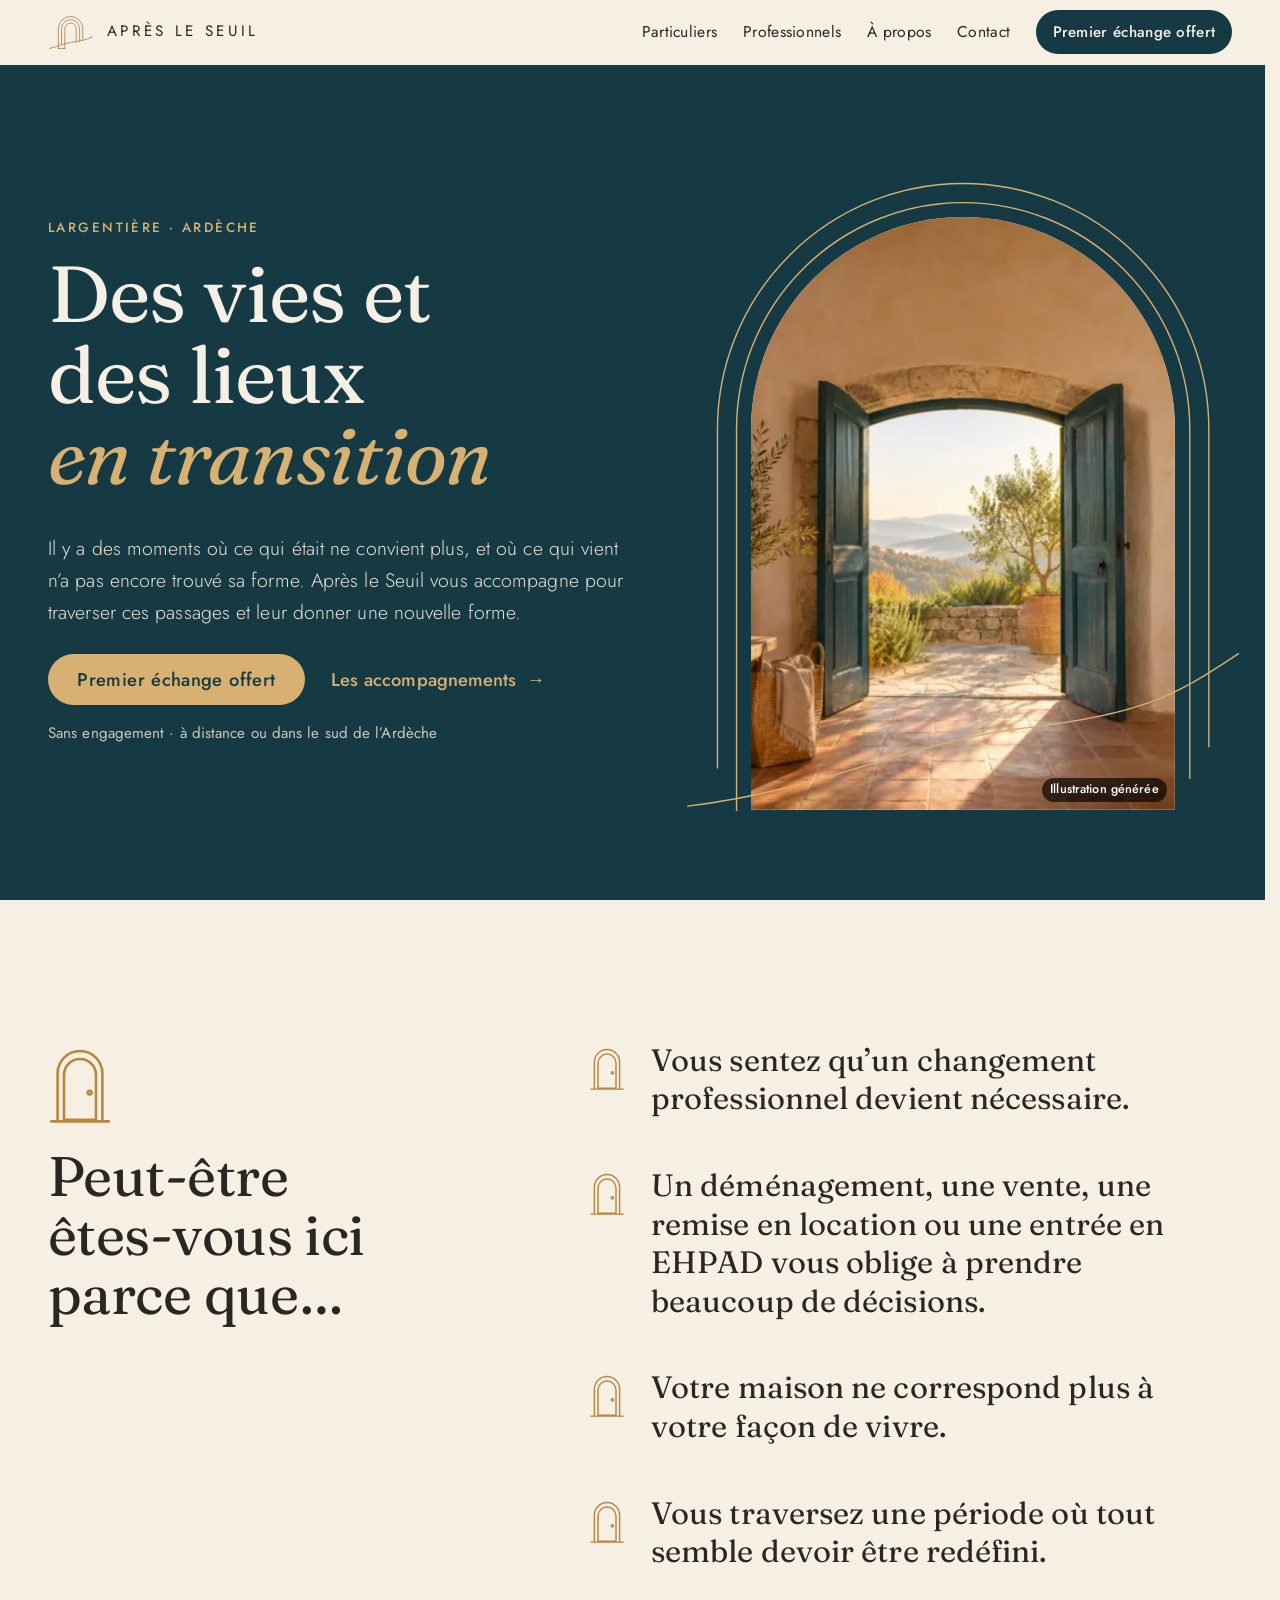
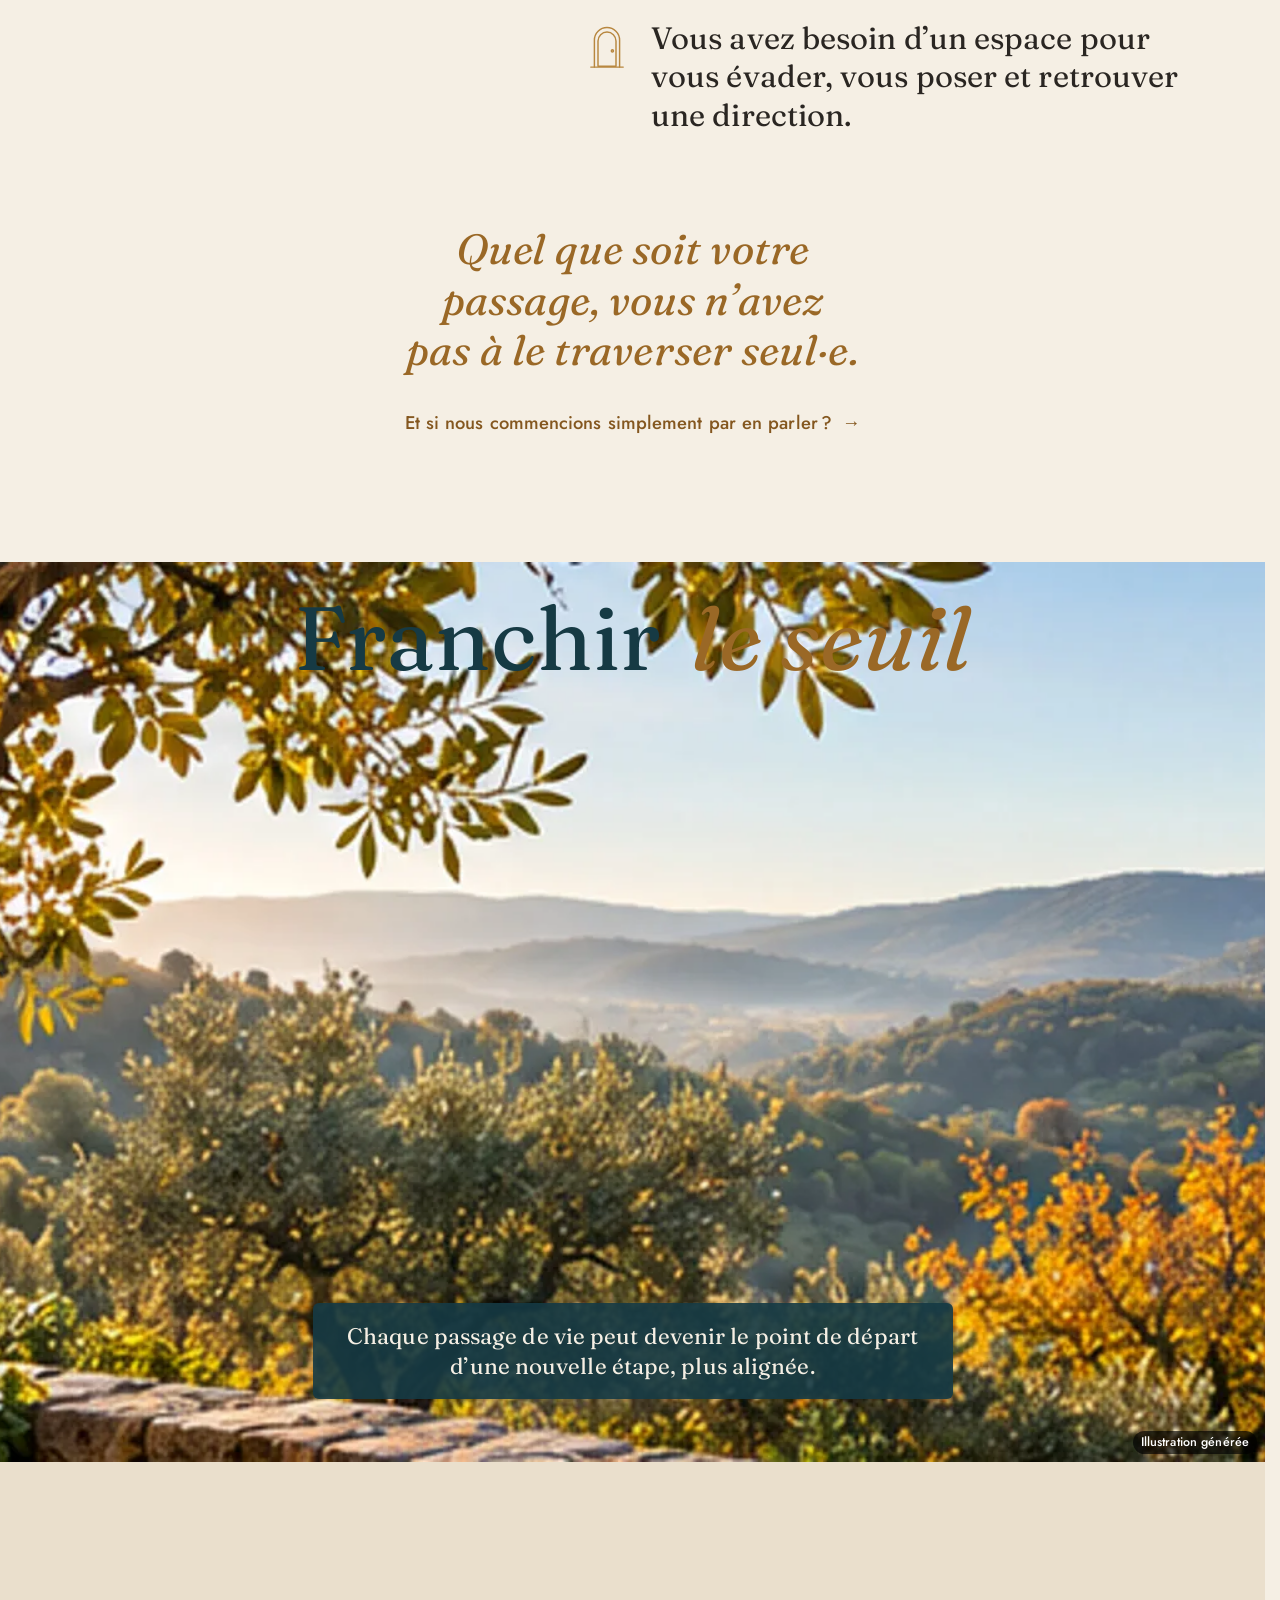
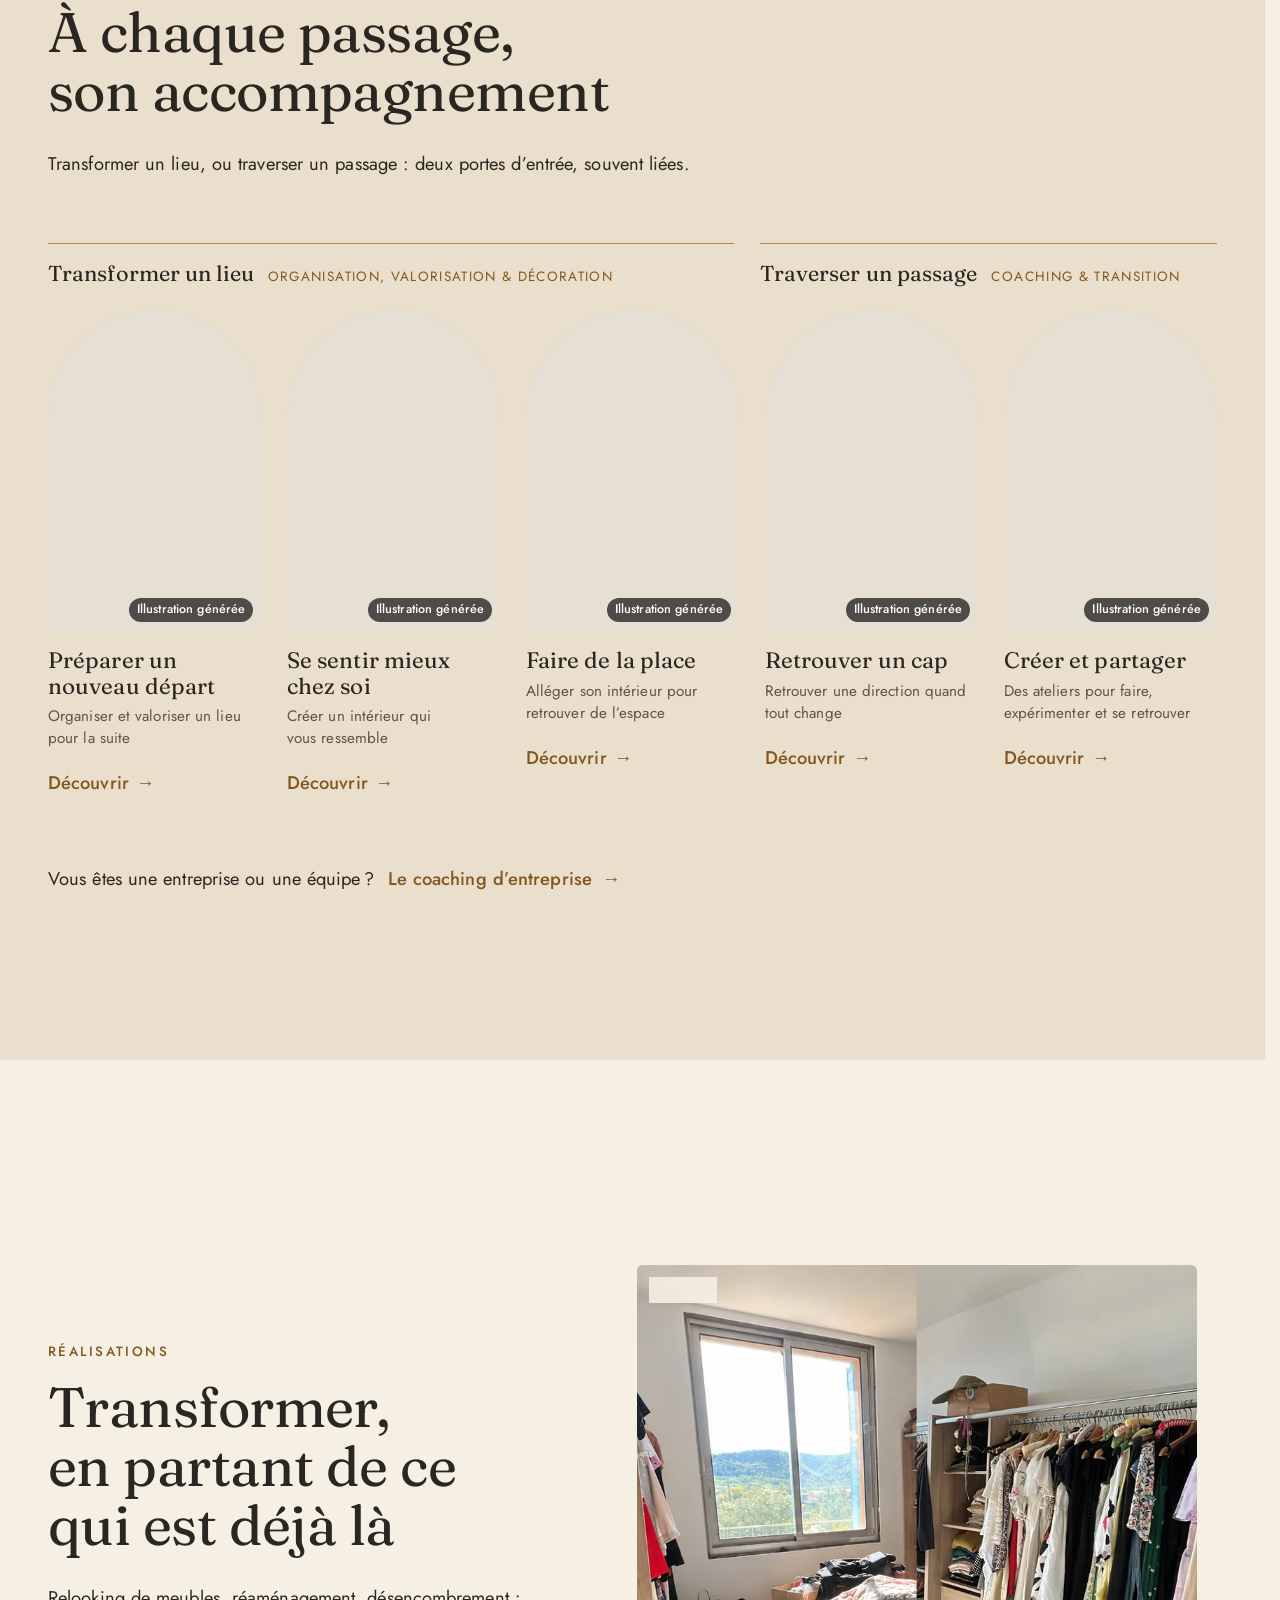
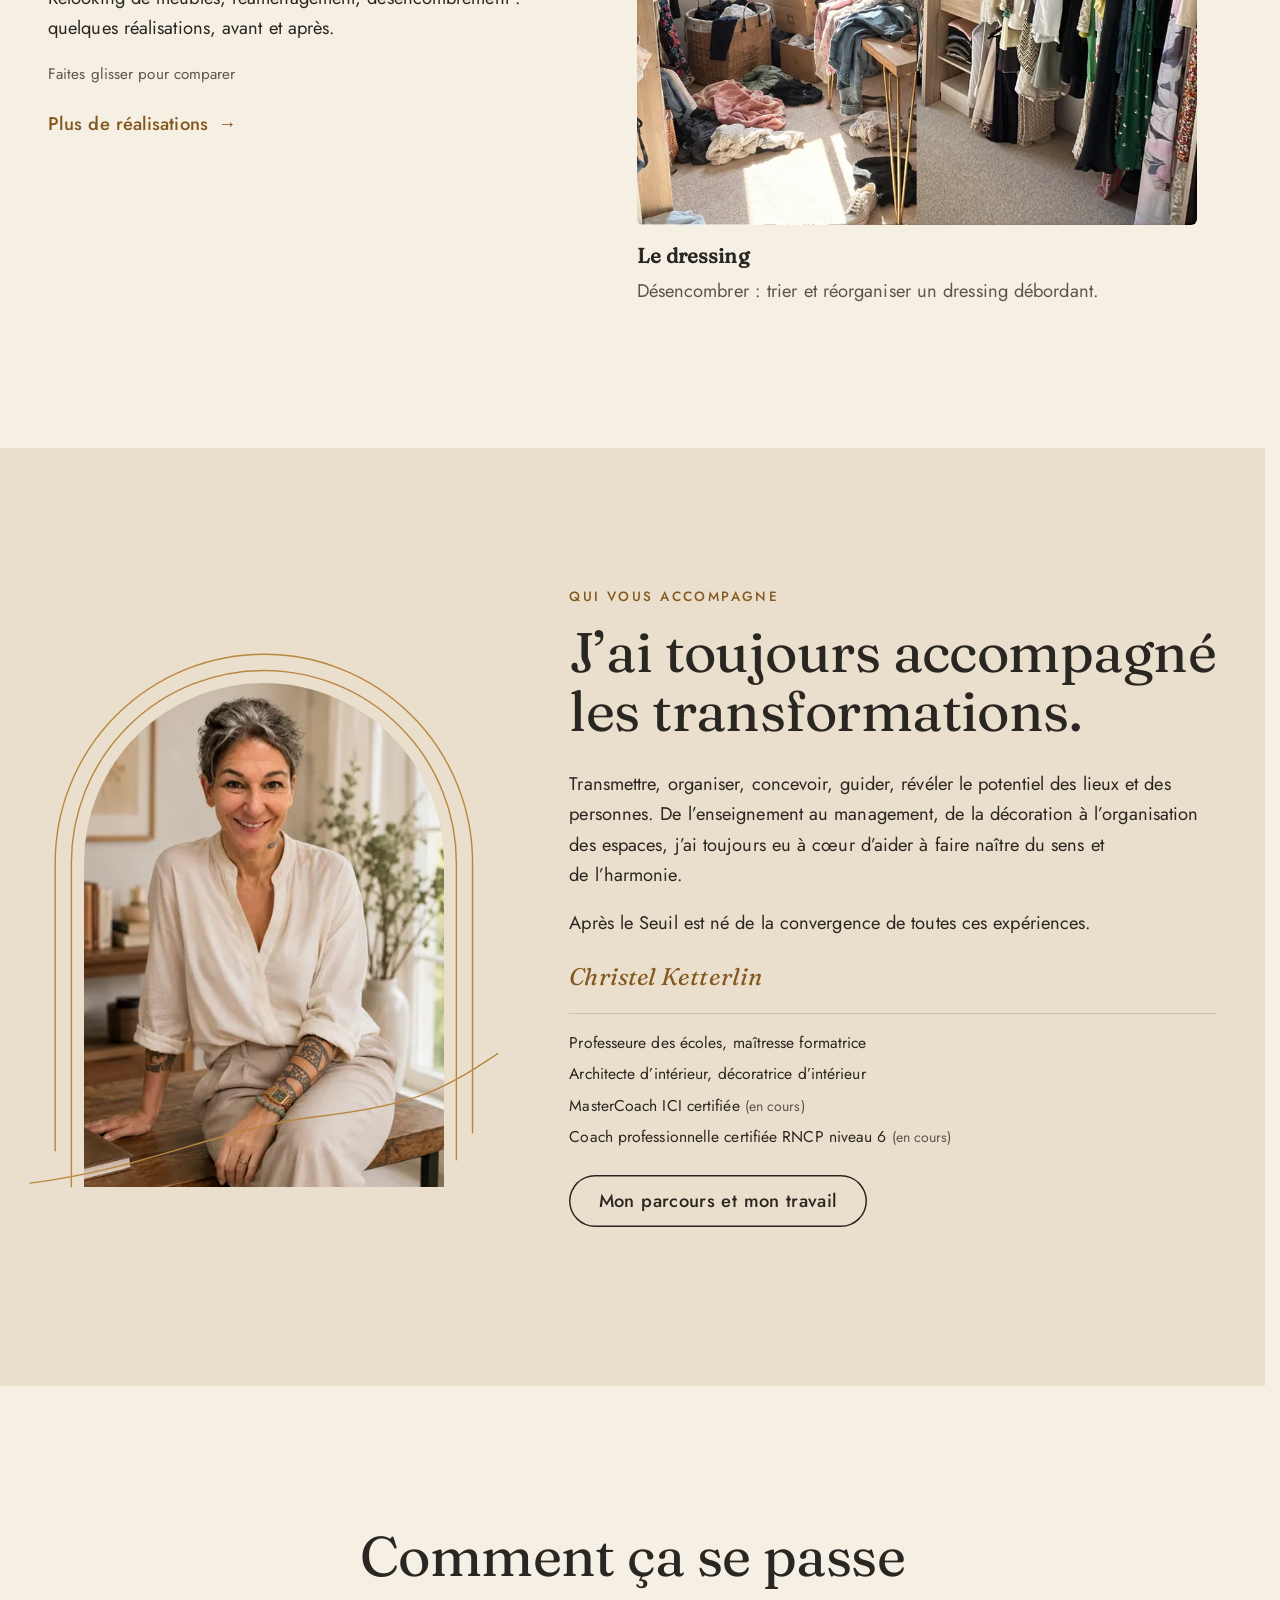
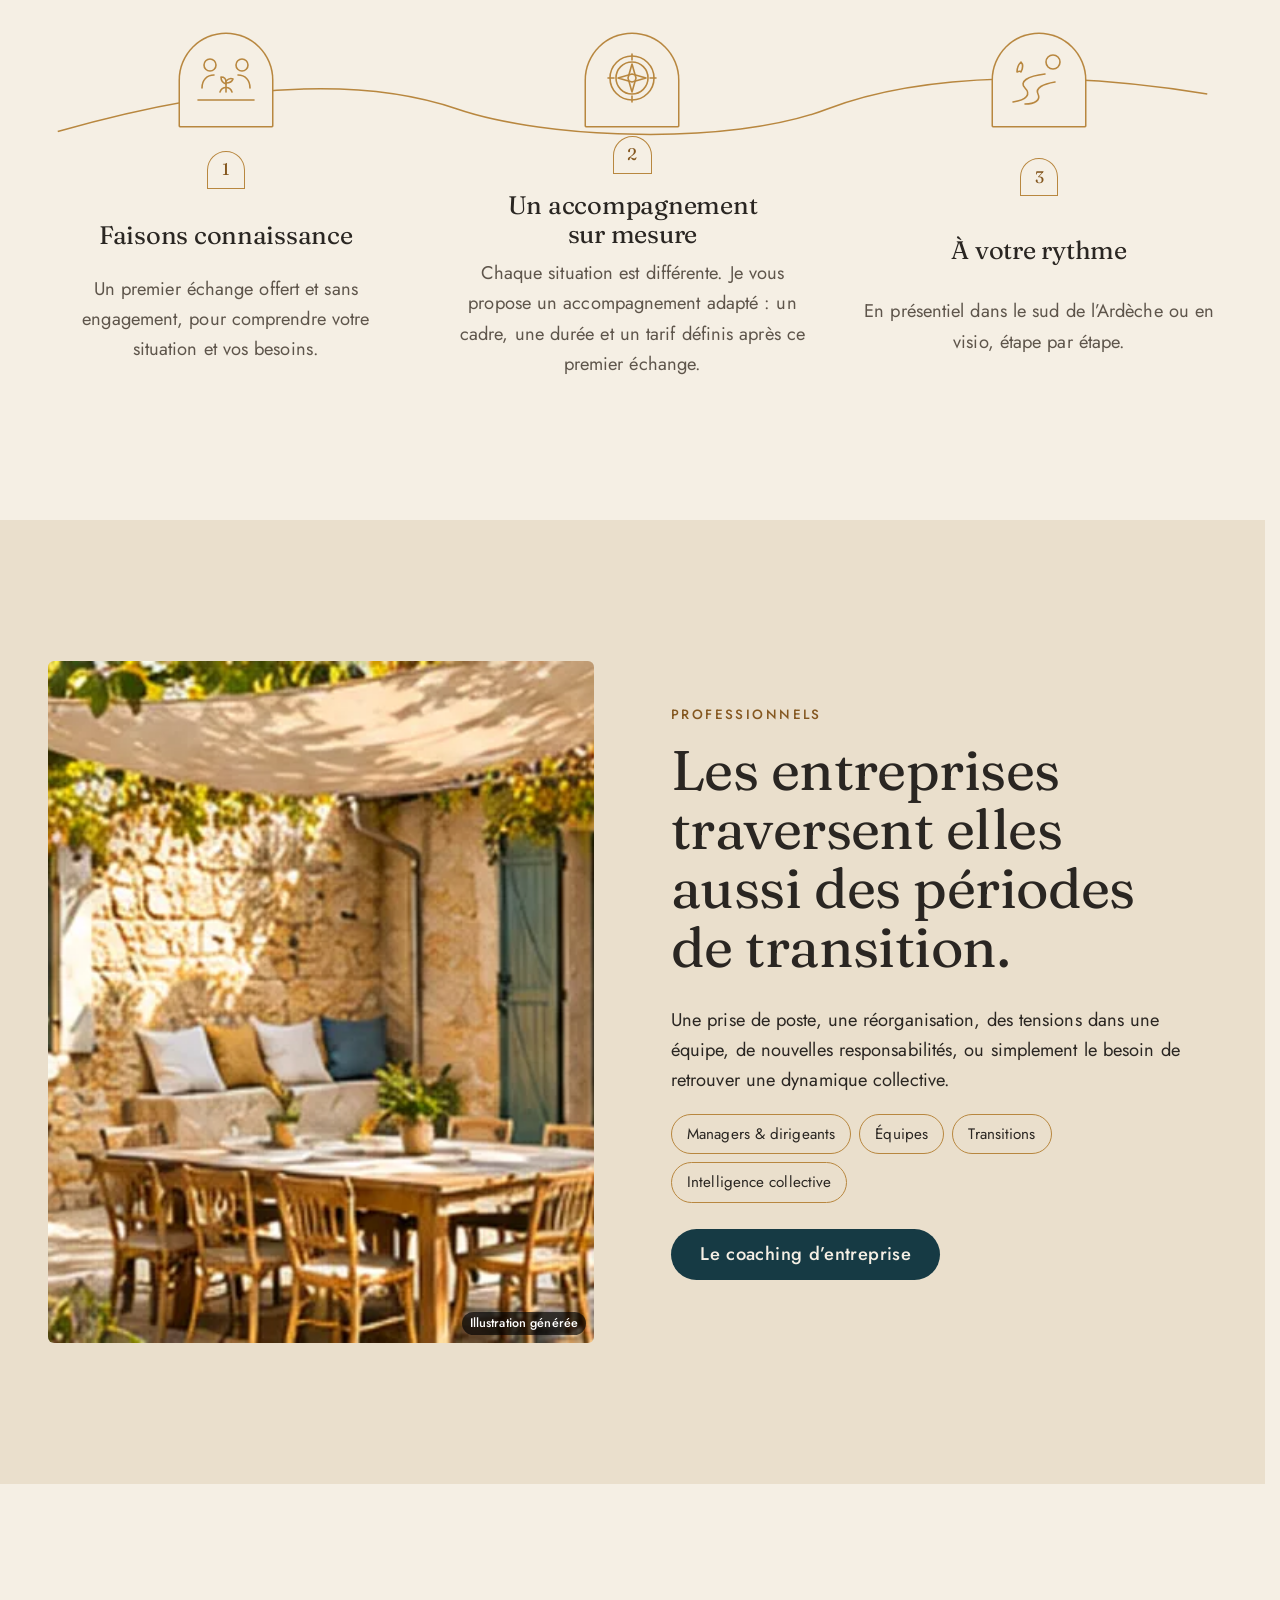
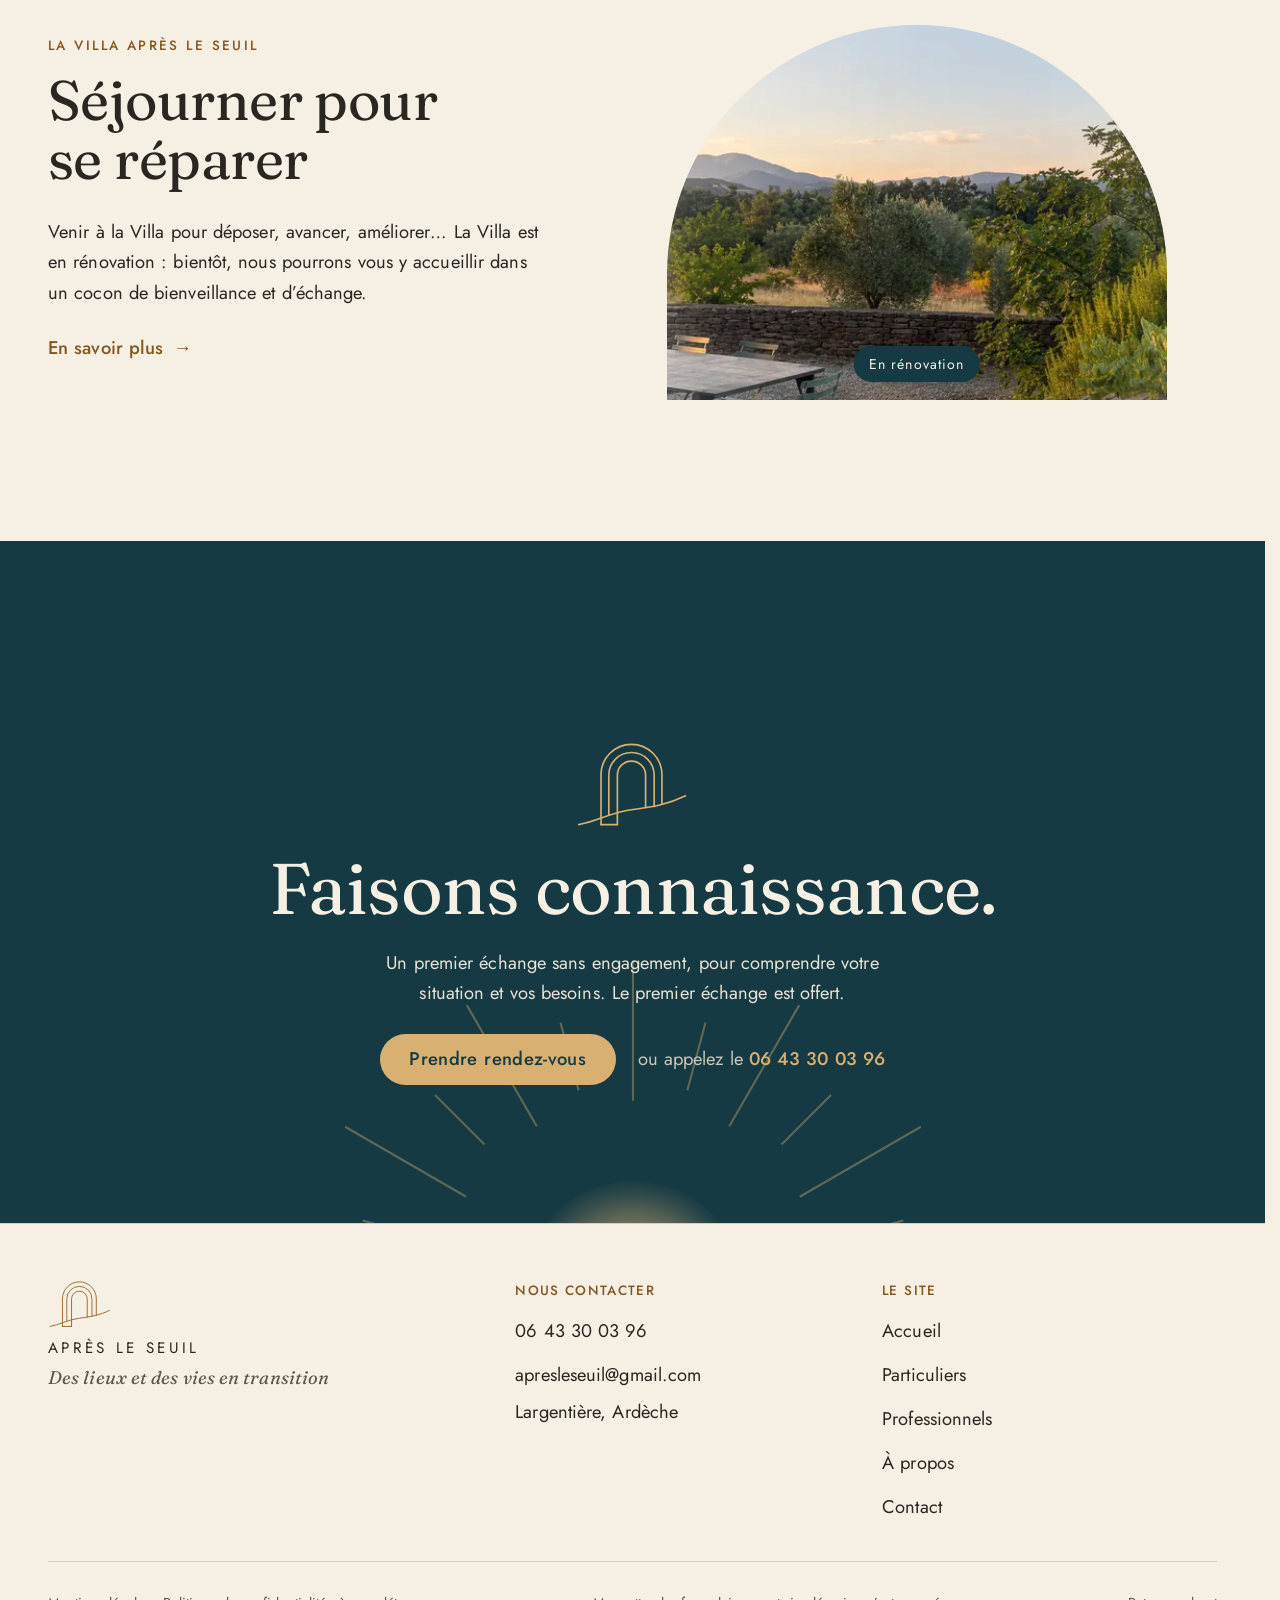
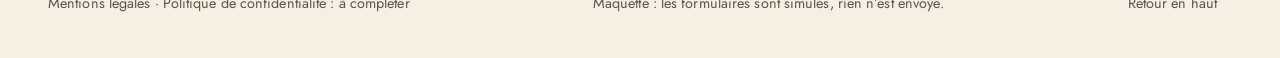
==== index.html @ 4535007c "Maquette v1 et audit complet" ====
<!doctype html>
<html lang="fr" data-v="1">
<head>
<meta charset="utf-8">
<meta name="viewport" content="width=device-width, initial-scale=1, viewport-fit=cover">
<title>Après le Seuil · Des vies et des lieux en transition, Largentière (Ardèche)</title>
<meta name="description" content="Accompagnement dans les transitions de vie et de lieux : organiser et valoriser un logement, désencombrer, se sentir mieux chez soi, coaching de transition, ateliers. Premier échange offert.">
<meta name="robots" content="noindex, nofollow">
<link rel="canonical" href="https://apresleseuil-maquette.vercel.app/">
<style>:root{--fond:#F5EFE4;--texte:#2A2622;--voile-fond:#163A44;--ouverture-fond:#163A44;--menu-fond:#F5EFE4}:root { --entete-h: 72px; --barres-h: 0px; } html { background: var(--fond); color: var(--texte); scrollbar-gutter: stable; } body { margin: 0; background: var(--fond); } html.js:not(.secours):not([data-arrivee="retour"]) [data-anime] { opacity: 0; } html.js:not(.secours):not([data-arrivee="retour"]) [data-anime].vu { opacity: 1; } [data-voile] { position: fixed; inset: 0; z-index: 900; background: var(--voile-fond); transform: translateY(100%); visibility: hidden; pointer-events: none; } html[data-arrivee="voile"]:not(.voile-leve):not(.secours) [data-voile] { transform: none; visibility: visible; } html.secours [data-voile] { visibility: hidden !important; } .ouverture-panneau { position: fixed; inset: 0; z-index: 850; display: none; place-content: center; justify-items: center; background: var(--ouverture-fond, var(--voile-fond)); color: var(--fond); text-align: center; } html.js[data-arrivee="intro"]:not(.secours):not(.intro-finie) .ouverture-panneau { display: grid; } html.defilement-bloque, html.defilement-bloque body, html.js[data-arrivee="intro"]:not(.secours):not(.intro-finie), html.js[data-arrivee="intro"]:not(.secours):not(.intro-finie) body, html[data-arrivee="voile"]:not(.voile-leve):not(.secours), html[data-arrivee="voile"]:not(.voile-leve):not(.secours) body { overflow: hidden; } html.js[data-arrivee="intro"]:not(.secours):not(.intro-finie) { background-color: var(--ouverture-fond, var(--voile-fond)); } html[data-arrivee="voile"]:not(.voile-leve):not(.secours) { background-color: var(--voile-fond); }</style>
<script>(function () {
var d = document.documentElement, ss = null, ls = null;
try { ss = window.sessionStorage; ls = window.localStorage; } catch (e) {}
d.classList.add('js');
var nav = performance.getEntriesByType ? performance.getEntriesByType('navigation')[0] : null;
var type = nav ? nav.type : 'navigate';
var depart = null;
try { depart = JSON.parse(ss.getItem('socle:depart') || 'null'); ss.removeItem('socle:depart'); } catch (e) {}
if (depart && !(Date.now() - depart.t < 15000)) depart = null;
var mode = type === 'back_forward' ? 'retour' : type === 'reload' ? 'intro' : depart ? 'voile' : 'intro';
d.setAttribute('data-arrivee', mode);
if (mode === 'voile' && depart.couleur) d.style.setProperty('--voile-fond', depart.couleur);
if (type === 'reload' && 'scrollRestoration' in history) {
history.scrollRestoration = 'manual';
}
try {
var choisie = ls && ls.getItem('socle:langue');
var langue = (d.lang || '').slice(0, 2);
if (choisie && choisie !== langue && type === 'navigate' && !depart) {
var alt = document.querySelector('link[rel="alternate"][hreflang="' + choisie + '"]');
if (alt) location.replace(new URL(alt.href).pathname + location.search + location.hash);
}
} catch (e) {}
setTimeout(function () { if (!d.classList.contains('demarre')) d.classList.add('secours'); }, 2000);
})();</script>
<link rel="preload" href="/assets/fonts/fraunces-latin-400-normal.woff2" as="font" type="font/woff2" crossorigin>
<link rel="preload" href="/assets/fonts/jost-latin-400-normal.woff2" as="font" type="font/woff2" crossorigin>
<link rel="stylesheet" href="/assets/css/socle.css?v=1">
<link rel="stylesheet" href="/assets/css/site.css?v=1">
<link rel="stylesheet" href="/assets/css/modules.css?v=1">
<link rel="modulepreload" href="/assets/js/site.js?v=1">
<link rel="modulepreload" href="/assets/js/socle/index.js?v=1">
<script src="/assets/vendor/gsap.min.js" defer></script>
<script src="/assets/vendor/ScrollTrigger.min.js" defer></script>
<script src="/assets/vendor/SplitText.min.js" defer></script>
<script type="module" src="/assets/js/site.js?v=1"></script>
<meta name="theme-color" content="#F5EFE4">
<link rel="icon" href="/assets/images/favicon.svg" type="image/svg+xml">
<link rel="apple-touch-icon" href="/assets/images/apple-touch-icon.png">
<meta property="og:type" content="website">
<meta property="og:site_name" content="Après le Seuil">
<meta property="og:locale" content="fr_FR">
<meta property="og:title" content="Après le Seuil · Des vies et des lieux en transition, Largentière (Ardèche)">
<meta property="og:description" content="Accompagnement dans les transitions de vie et de lieux : organiser et valoriser un logement, désencombrer, se sentir mieux chez soi, coaching de transition, ateliers. Premier échange offert.">
<meta property="og:url" content="https://apresleseuil-maquette.vercel.app/">
<meta property="og:image" content="https://apresleseuil-maquette.vercel.app/assets/partage/accueil-fr.jpg">
<meta property="og:image:width" content="1200">
<meta property="og:image:height" content="630">
<meta property="og:image:alt" content="Après le Seuil : une porte bleue entrouverte sur la lumière">
<meta name="twitter:card" content="summary_large_image">
<script type="application/ld+json">{"@context":"https://schema.org","@type":"ProfessionalService","name":"Après le Seuil","description":"Accompagnement dans les transitions de vie et de lieux : organisation, valorisation et décoration de lieux, désencombrement, coaching de transition, ateliers et coaching d'entreprise.","slogan":"Des lieux et des vies en transition","telephone":"+33643300396","email":"apresleseuil@gmail.com","address":{"@type":"PostalAddress","streetAddress":"1794 route de Vente Cual","postalCode":"07110","addressLocality":"Largentière","addressRegion":"Ardèche","addressCountry":"FR"},"areaServed":"Sud de l'Ardèche, et à distance","parentOrganization":{"@type":"Organization","name":"45NordEst","legalName":"45NordEst SASU"},"employee":{"@type":"Person","name":"Christel Ketterlin"}}</script>
</head>
<body id="haut" class="page-accueil">
<div data-voile data-forme="rideau" aria-hidden="true"><div class="voile-contenu"><img src="/assets/images/logo-clair.svg" alt="" width="74" height="56"><span data-voile-libelle>Accueil</span></div></div>
<div class="ouverture-panneau" data-ouverture aria-hidden="true">
  <div class="intro-objet" data-ouverture-objet><svg class="arche-svg intro-arche" viewBox="40 20 620 470" fill="none" stroke="currentColor" stroke-linecap="round" stroke-linejoin="round" aria-hidden="true"><path pathLength="1" d="M180 470V202a164 164 0 0 1 328 0v158"/><path pathLength="1" d="M222 418V204a122 122 0 0 1 244 0v168"/><path pathLength="1" d="M268 470V204a76 76 0 0 1 152 0v174"/><path pathLength="1" d="M180 470h88"/><path pathLength="1" d="M60 470c100-18 170-65 284-80s196-28 291-75"/></svg></div>
  <p class="ouverture-nom">Après le Seuil</p>
  <p class="ouverture-ligne">Des lieux et des vies en transition</p>
</div>
<a class="evitement" href="#contenu">Aller au contenu</a>
<header data-entete>
  <div class="entete-rangee">
    <a class="entete-logo" href="/" aria-label="Après le Seuil · Accueil" data-libelle="Accueil" aria-current="page">
      <img src="/assets/images/logo.svg" alt="" width="46" height="35"><span class="entete-nom">Après le Seuil</span>
    </a>
    <nav data-nav aria-label="Navigation principale">
      <ul><li><a href="/particuliers" data-libelle="Particuliers">Particuliers</a></li><li><a href="/professionnels" data-libelle="Professionnels">Professionnels</a></li><li><a href="/a-propos" data-libelle="À propos">À propos</a></li><li><a href="/contact" data-libelle="Contact">Contact</a></li></ul>
    </nav>
    <div class="entete-actions">
      <a class="bouton bouton--petit" href="/contact#rendez-vous" data-libelle="Contact"><span class="masque-etroit">Premier échange offert</span><span class="seul-etroit">Rendez-vous</span></a>
      <button type="button" data-menu-bouton aria-controls="menu" aria-expanded="false" data-libelle-ouvrir="Menu" data-libelle-fermer="Fermer"><span data-libelle-bouton>Menu</span></button>
      <a class="menu-sansjs" href="#menu" data-menu-lien>Menu</a>
    </div>
  </div>
</header>
<script>/* Avant le premier affichage : rangées de la navigation (même règle que ajusterNav dans assets/js/socle/entete.js)
   et hauteur réelle de l'en-tête, pour que rien ne saute quand le JavaScript du site prend la main. */
(function () {
  var h = document.documentElement, u = document.querySelector('[data-nav] ul'), e = document.querySelector('[data-entete]');
  if (u) {
    var deborde = function () { return u.scrollWidth > u.clientWidth + 1; }, c = deborde();
    if (c && window.matchMedia('(min-width: 900px)').matches) {
      h.classList.add('nav-deux-rangees'); c = deborde();
      if (c) { h.classList.add('nav-deux-lignes'); var a = u.querySelector('a'); c = !a || u.getBoundingClientRect().height > a.getBoundingClientRect().height * 2.5; }
      if (c) h.classList.remove('nav-deux-rangees', 'nav-deux-lignes');
    }
    if (c) h.classList.add('nav-compacte');
  }
  if (e) h.style.setProperty('--entete-h', Math.round(e.getBoundingClientRect().height) + 'px');
})();</script>
<span id="menu-ferme" aria-hidden="true"></span>
<div id="menu" data-menu role="dialog" aria-modal="true" aria-label="Menu">
  <p class="menu-sansjs-fermer"><a href="#menu-ferme">Fermer</a></p>
  <ul><li style="--i:0"><a href="/" class="menu-lien" data-libelle="Accueil" aria-current="page">Accueil</a></li><li style="--i:1"><a href="/particuliers" class="menu-lien" data-libelle="Particuliers">Particuliers</a></li><li style="--i:2"><a href="/professionnels" class="menu-lien" data-libelle="Professionnels">Professionnels</a></li><li style="--i:3"><a href="/a-propos" class="menu-lien" data-libelle="À propos">À propos</a></li><li style="--i:4"><a href="/contact" class="menu-lien" data-libelle="Contact">Contact</a></li></ul>
  <p class="menu-actions"><a class="bouton" href="/contact#rendez-vous" data-libelle="Contact">Premier échange offert</a>
  <a class="bouton bouton--contour" href="tel:+33643300396">Appeler 06 43 30 03 96</a></p>
  <svg class="arche-svg menu-arche" viewBox="40 20 620 470" fill="none" stroke="currentColor" stroke-linecap="round" stroke-linejoin="round" aria-hidden="true"><path d="M180 470V202a164 164 0 0 1 328 0v158"/><path d="M222 418V204a122 122 0 0 1 244 0v168"/><path d="M268 470V204a76 76 0 0 1 152 0v174"/><path d="M180 470h88"/><path d="M60 470c100-18 170-65 284-80s196-28 291-75"/></svg>
</div>
<main id="contenu" tabindex="-1">
<section class="hero ecran" id="debut">
  <div class="hero-texte">
    <p class="surtitre surtitre--clair" data-anime="gsap">Largentière · Ardèche</p>
    <h1 class="hero-titre"><span class="ligne-masque"><span class="hero-ligne">Des vies et des lieux</span></span><span class="ligne-masque"><span class="hero-ligne"><em>en transition</em></span></span></h1>
    <p class="hero-intro masque-ecran-tres-bas masque-petit-tel" data-anime="gsap">Il y a des moments où ce qui était ne convient plus, et où ce qui vient n’a pas encore trouvé sa forme. Après le Seuil vous accompagne pour traverser ces passages et leur donner une nouvelle forme.</p>
    <div class="hero-actions" data-anime="gsap">
      <a class="bouton bouton--or" href="/contact#rendez-vous" data-libelle="Contact" data-action-principale data-survol="magnetique">Premier échange offert</a>
      <a class="lien-fleche lien-fleche--clair" href="#accompagnements" data-sans-transition>Les accompagnements</a>
    </div>
    <p class="hero-info" data-info-cle data-anime="gsap">Sans engagement · à distance ou dans le sud de l’Ardèche</p>
  </div>
  <div class="hero-porte cadre-arche" data-effet="porte">
    <svg class="contour hero-contour" viewBox="0 0 480 600" preserveAspectRatio="none" fill="none" stroke="currentColor" stroke-linecap="round" aria-hidden="true" data-visuel><path vector-effect="non-scaling-stroke" pathLength="1" d="M26 600V240a214 214 0 0 1 428 0v330"/><path vector-effect="non-scaling-stroke" pathLength="1" d="M8 560V240a232 232 0 0 1 464 0v300"/><path vector-effect="non-scaling-stroke" pathLength="1" d="M-20 596C110 580 190 535 300 522S440 492 500 452"/></svg>
    <figure class="media hero-media arche-cadre" data-grok data-iris-centre style="--cadrage:50% 55%">
  <picture><source media="(max-width: 760px) and (orientation: portrait)" srcset="/assets/images/grok/accueil-porte-mobile-640.webp 640w, /assets/images/grok/accueil-porte-mobile-1080.webp 1080w" sizes="(max-width: 760px) 70vw, 34vw">
    <img src="/assets/images/grok/accueil-porte-1100.webp" srcset="/assets/images/grok/accueil-porte-480.webp 480w, /assets/images/grok/accueil-porte-800.webp 800w, /assets/images/grok/accueil-porte-1100.webp 1100w" sizes="(max-width: 760px) 70vw, 34vw" alt="Une porte bleue entrouverte sur une terrasse ensoleillée et des collines" width="1100" height="1375" fetchpriority="high" loading="eager" decoding="async">
  </picture><figcaption class="mention-ia">Illustration générée</figcaption>
</figure>
  </div>
</section>
<section class="situations" id="situations">
  <div class="conteneur situations-grille">
    <div class="situations-tete">
      <svg class="icone situations-porte" viewBox="0 0 40 52" fill="none" stroke="currentColor" stroke-width="1.6" stroke-linecap="round" stroke-linejoin="round" aria-hidden="true" data-visuel data-fx="trace"><path d="M6 50V20a14 14 0 0 1 28 0v30"/><path d="M2 50h36"/><path class="battant" d="M10 49V21a10 10 0 0 1 10-10v0a10 10 0 0 1 10 10v28z"/><circle class="poignee" cx="26" cy="32" r="1.2"/></svg>
      <h2 data-anime="lignes">Peut-être êtes-vous ici parce que…</h2>
    </div>
    <ol class="situations-liste">
      <li class="situation" data-effet="eclaire"><svg class="icone situation-porte" viewBox="0 0 40 52" fill="none" stroke="currentColor" stroke-width="1.6" stroke-linecap="round" stroke-linejoin="round" aria-hidden="true" data-visuel><path d="M6 50V20a14 14 0 0 1 28 0v30"/><path d="M2 50h36"/><path class="battant" d="M10 49V21a10 10 0 0 1 10-10v0a10 10 0 0 1 10 10v28z"/><circle class="poignee" cx="26" cy="32" r="1.2"/></svg><span>Vous sentez qu’un changement professionnel devient nécessaire.</span></li><li class="situation" data-effet="eclaire"><svg class="icone situation-porte" viewBox="0 0 40 52" fill="none" stroke="currentColor" stroke-width="1.6" stroke-linecap="round" stroke-linejoin="round" aria-hidden="true" data-visuel><path d="M6 50V20a14 14 0 0 1 28 0v30"/><path d="M2 50h36"/><path class="battant" d="M10 49V21a10 10 0 0 1 10-10v0a10 10 0 0 1 10 10v28z"/><circle class="poignee" cx="26" cy="32" r="1.2"/></svg><span>Un déménagement, une vente, une remise en location ou une entrée en EHPAD vous oblige à prendre beaucoup de décisions.</span></li><li class="situation" data-effet="eclaire"><svg class="icone situation-porte" viewBox="0 0 40 52" fill="none" stroke="currentColor" stroke-width="1.6" stroke-linecap="round" stroke-linejoin="round" aria-hidden="true" data-visuel><path d="M6 50V20a14 14 0 0 1 28 0v30"/><path d="M2 50h36"/><path class="battant" d="M10 49V21a10 10 0 0 1 10-10v0a10 10 0 0 1 10 10v28z"/><circle class="poignee" cx="26" cy="32" r="1.2"/></svg><span>Votre maison ne correspond plus à votre façon de vivre.</span></li><li class="situation" data-effet="eclaire"><svg class="icone situation-porte" viewBox="0 0 40 52" fill="none" stroke="currentColor" stroke-width="1.6" stroke-linecap="round" stroke-linejoin="round" aria-hidden="true" data-visuel><path d="M6 50V20a14 14 0 0 1 28 0v30"/><path d="M2 50h36"/><path class="battant" d="M10 49V21a10 10 0 0 1 10-10v0a10 10 0 0 1 10 10v28z"/><circle class="poignee" cx="26" cy="32" r="1.2"/></svg><span>Vous traversez une période où tout semble devoir être redéfini.</span></li><li class="situation" data-effet="eclaire"><svg class="icone situation-porte" viewBox="0 0 40 52" fill="none" stroke="currentColor" stroke-width="1.6" stroke-linecap="round" stroke-linejoin="round" aria-hidden="true" data-visuel><path d="M6 50V20a14 14 0 0 1 28 0v30"/><path d="M2 50h36"/><path class="battant" d="M10 49V21a10 10 0 0 1 10-10v0a10 10 0 0 1 10 10v28z"/><circle class="poignee" cx="26" cy="32" r="1.2"/></svg><span>Vous avez besoin d’un espace pour vous évader, vous poser et retrouver une direction.</span></li>
    </ol>
  </div>
  <div class="conteneur situations-fin">
    <p class="situations-conclusion" data-anime="lignes">Quel que soit votre passage, vous n’avez pas à le traverser seul·e.</p>
    <p class="situations-question" data-anime><a href="/contact#rendez-vous" class="lien-fleche" data-libelle="Contact">Et si nous commencions simplement par en parler ?</a></p>
  </div>
</section>
<section class="seuil" id="seuil" data-scene data-entete-cache>
  <div class="seuil-collant" data-collant data-plein-ecran>
    <figure class="media seuil-media" data-grok data-effet="seuil" style="--cadrage:50% 50%">
  <picture><source media="(max-width: 760px) and (orientation: portrait)" srcset="/assets/images/grok/accueil-seuil-mobile-640.webp 640w, /assets/images/grok/accueil-seuil-mobile-1080.webp 1080w" sizes="100vw">
    <img src="/assets/images/grok/accueil-seuil-1280.webp" srcset="/assets/images/grok/accueil-seuil-640.webp 640w, /assets/images/grok/accueil-seuil-1280.webp 1280w, /assets/images/grok/accueil-seuil-1920.webp 1920w" sizes="100vw" alt="Sous une arche de pierre, la vallée d’oliviers au lever du soleil" width="1280" height="720" loading="lazy" decoding="async">
  </picture><figcaption class="mention-ia">Illustration générée</figcaption>
</figure>
    <p class="seuil-mots" aria-hidden="true"><span class="seuil-mot" data-cote="g">Franchir</span><span class="seuil-mot" data-cote="d"><em>le seuil</em></span></p>
    <h2 class="visuellement-cache">Franchir le seuil</h2>
    <p class="seuil-apres">Chaque passage de vie peut devenir le point de départ d’une nouvelle étape, plus alignée.</p>
  </div>
</section>
<section class="accompagnements fond-sable" id="accompagnements">
  <div class="conteneur">
    <div class="section-tete">
      <h2 data-anime="lignes">À chaque passage, son accompagnement</h2>
      <p data-anime>Transformer un lieu, ou traverser un passage : deux portes d’entrée, souvent liées.</p>
    </div>
    <div class="groupes" aria-hidden="true">
      <p class="groupe groupe--lieu"><span>Transformer un lieu</span><small>Organisation, valorisation &amp; décoration</small></p>
      <p class="groupe groupe--passage"><span>Traverser un passage</span><small>Coaching &amp; transition</small></p>
    </div>
  </div>
  <div class="cartes-piste" tabindex="0" role="region" aria-label="À chaque passage, son accompagnement">
    <ul class="cartes" data-anime="cascade">
      <li class="carte-arche carte-arche--lieu">
        <a href="/particuliers#depart" data-libelle="Particuliers">
          <figure class="media arche-cadre carte-media" data-grok data-effet="arche" style="--cadrage:50% 50%">
  <picture>
    <img src="/assets/images/grok/carte-depart-784.webp" srcset="/assets/images/grok/carte-depart-480.webp 480w, /assets/images/grok/carte-depart-640.webp 640w, /assets/images/grok/carte-depart-784.webp 784w" sizes="(max-width: 760px) 62vw, 20vw" alt="" width="784" height="1176" loading="lazy" decoding="async">
  </picture><figcaption class="mention-ia">Illustration générée</figcaption>
</figure>
          <span class="carte-groupe">Transformer un lieu</span>
          <span class="carte-titre">Préparer un nouveau départ</span>
          <span class="carte-sous">Organiser et valoriser un lieu pour la suite</span>
          <span class="carte-voir">Découvrir</span>
        </a>
      </li><li class="carte-arche carte-arche--lieu">
        <a href="/particuliers#chez-soi" data-libelle="Particuliers">
          <figure class="media arche-cadre carte-media" data-grok data-effet="arche" style="--cadrage:50% 50%">
  <picture>
    <img src="/assets/images/grok/carte-chezsoi-784.webp" srcset="/assets/images/grok/carte-chezsoi-480.webp 480w, /assets/images/grok/carte-chezsoi-640.webp 640w, /assets/images/grok/carte-chezsoi-784.webp 784w" sizes="(max-width: 760px) 62vw, 20vw" alt="" width="784" height="1176" loading="lazy" decoding="async">
  </picture><figcaption class="mention-ia">Illustration générée</figcaption>
</figure>
          <span class="carte-groupe">Transformer un lieu</span>
          <span class="carte-titre">Se sentir mieux chez soi</span>
          <span class="carte-sous">Créer un intérieur qui vous ressemble</span>
          <span class="carte-voir">Découvrir</span>
        </a>
      </li><li class="carte-arche carte-arche--lieu">
        <a href="/particuliers#faire-de-la-place" data-libelle="Particuliers">
          <figure class="media arche-cadre carte-media" data-grok data-effet="arche" style="--cadrage:50% 50%">
  <picture>
    <img src="/assets/images/grok/carte-place-784.webp" srcset="/assets/images/grok/carte-place-480.webp 480w, /assets/images/grok/carte-place-640.webp 640w, /assets/images/grok/carte-place-784.webp 784w" sizes="(max-width: 760px) 62vw, 20vw" alt="" width="784" height="1176" loading="lazy" decoding="async">
  </picture><figcaption class="mention-ia">Illustration générée</figcaption>
</figure>
          <span class="carte-groupe">Transformer un lieu</span>
          <span class="carte-titre">Faire de la place</span>
          <span class="carte-sous">Alléger son intérieur pour retrouver de l’espace</span>
          <span class="carte-voir">Découvrir</span>
        </a>
      </li><li class="carte-arche carte-arche--passage">
        <a href="/particuliers#retrouver-un-cap" data-libelle="Particuliers">
          <figure class="media arche-cadre carte-media" data-grok data-effet="arche" style="--cadrage:50% 50%">
  <picture>
    <img src="/assets/images/grok/carte-cap-784.webp" srcset="/assets/images/grok/carte-cap-480.webp 480w, /assets/images/grok/carte-cap-640.webp 640w, /assets/images/grok/carte-cap-784.webp 784w" sizes="(max-width: 760px) 62vw, 20vw" alt="" width="784" height="1176" loading="lazy" decoding="async">
  </picture><figcaption class="mention-ia">Illustration générée</figcaption>
</figure>
          <span class="carte-groupe">Traverser un passage</span>
          <span class="carte-titre">Retrouver un cap</span>
          <span class="carte-sous">Retrouver une direction quand tout change</span>
          <span class="carte-voir">Découvrir</span>
        </a>
      </li><li class="carte-arche carte-arche--passage">
        <a href="/particuliers#ateliers" data-libelle="Particuliers">
          <figure class="media arche-cadre carte-media" data-grok data-effet="arche" style="--cadrage:50% 50%">
  <picture>
    <img src="/assets/images/grok/carte-atelier-784.webp" srcset="/assets/images/grok/carte-atelier-480.webp 480w, /assets/images/grok/carte-atelier-640.webp 640w, /assets/images/grok/carte-atelier-784.webp 784w" sizes="(max-width: 760px) 62vw, 20vw" alt="" width="784" height="1176" loading="lazy" decoding="async">
  </picture><figcaption class="mention-ia">Illustration générée</figcaption>
</figure>
          <span class="carte-groupe">Traverser un passage</span>
          <span class="carte-titre">Créer et partager</span>
          <span class="carte-sous">Des ateliers pour faire, expérimenter et se retrouver</span>
          <span class="carte-voir">Découvrir</span>
        </a>
      </li>
    </ul>
  </div>
  <p class="conteneur cartes-pros" data-anime>Vous êtes une entreprise ou une équipe ? <a href="/professionnels" class="lien-fleche" data-libelle="Professionnels">Le coaching d’entreprise</a></p>
</section>
<section class="ava-section" id="realisations">
  <div class="conteneur ava-grille">
    <div class="ava-texte">
      <p class="surtitre" data-anime>Réalisations</p>
      <h2 data-anime="lignes">Transformer, en partant de ce qui est déjà là</h2>
      <p data-anime>Relooking de meubles, réaménagement, désencombrement : quelques réalisations, avant et après.</p>
      <p class="ava-consigne" data-anime><span class="consigne-souris">Faites glisser pour comparer</span><span class="consigne-doigt">Glissez du doigt pour comparer</span></p>
      <p data-anime><a href="/a-propos#realisations" class="lien-fleche" data-libelle="À propos">Plus de réalisations</a></p>
    </div>
    <div class="ava" data-module="avant-apres" data-mode="reglet" data-onglets data-onglets-libelle="Réalisations">
      <div class="ava__onglets" data-ava-onglets></div>
      <div class="ava__paires">
        <figure class="ava__paire" data-titre="Le dressing">
          <div class="ava__cadre" style="--ratio: 1 / 1" data-effet="avant-apres">
            <div class="ava__vue ava__vue--avant"><img class="" src="/assets/images/dressing-avant-800.webp" srcset="/assets/images/dressing-avant-480.webp 480w, /assets/images/dressing-avant-800.webp 800w" sizes="(max-width: 760px) 90vw, 40vw" width="800" height="800" alt="Avant : Le dressing avant : vêtements entassés au sol" loading="lazy" decoding="async"><span class="ava__etiquette">Avant</span></div>
            <div class="ava__vue ava__vue--apres"><img class="" src="/assets/images/dressing-apres-800.webp" srcset="/assets/images/dressing-apres-480.webp 480w, /assets/images/dressing-apres-800.webp 800w" sizes="(max-width: 760px) 90vw, 40vw" width="800" height="800" alt="Après : Le dressing après : vêtements rangés sur portants" loading="lazy" decoding="async"><span class="ava__etiquette">Après</span></div>
          </div>
          <figcaption class="ava__legende"><b>Le dressing</b><span>Désencombrer : trier et réorganiser un dressing débordant.</span></figcaption>
        </figure><figure class="ava__paire" data-titre="Le buffet">
          <div class="ava__cadre" style="--ratio: 1 / 1" data-effet="avant-apres">
            <div class="ava__vue ava__vue--avant"><img class="" src="/assets/images/buffet-avant-800.webp" srcset="/assets/images/buffet-avant-480.webp 480w, /assets/images/buffet-avant-800.webp 800w" sizes="(max-width: 760px) 90vw, 40vw" width="800" height="800" alt="Avant : Le buffet avant : bois verni orangé" loading="lazy" decoding="async"><span class="ava__etiquette">Avant</span></div>
            <div class="ava__vue ava__vue--apres"><img class="" src="/assets/images/buffet-apres-800.webp" srcset="/assets/images/buffet-apres-480.webp 480w, /assets/images/buffet-apres-800.webp 800w" sizes="(max-width: 760px) 90vw, 40vw" width="800" height="800" alt="Après : Le buffet après : repeint en bleu nuit, plateau bois naturel" loading="lazy" decoding="async"><span class="ava__etiquette">Après</span></div>
          </div>
          <figcaption class="ava__legende"><b>Le buffet</b><span>Recycler et rénover : un buffet en bois verni repeint en bleu nuit.</span></figcaption>
        </figure><figure class="ava__paire" data-titre="Le bahut">
          <div class="ava__cadre" style="--ratio: 1 / 1" data-effet="avant-apres">
            <div class="ava__vue ava__vue--avant"><img class="" src="/assets/images/bahut-avant-800.webp" srcset="/assets/images/bahut-avant-480.webp 480w, /assets/images/bahut-avant-800.webp 800w" sizes="(max-width: 760px) 90vw, 40vw" width="800" height="800" alt="Avant : Le bahut avant : bois sombre, vitrines chargées" loading="lazy" decoding="async"><span class="ava__etiquette">Avant</span></div>
            <div class="ava__vue ava__vue--apres"><img class="" src="/assets/images/bahut-apres-800.webp" srcset="/assets/images/bahut-apres-480.webp 480w, /assets/images/bahut-apres-800.webp 800w" sizes="(max-width: 760px) 90vw, 40vw" width="800" height="800" alt="Après : Le bahut après : blanc, cannage et tissu à motifs" loading="lazy" decoding="async"><span class="ava__etiquette">Après</span></div>
          </div>
          <figcaption class="ava__legende"><b>Le bahut</b><span>Recycler et rénover : un bahut sombre éclairci, avec cannage et tissu.</span></figcaption>
        </figure>
      </div>
    </div>
  </div>
</section>
<section class="christel fond-sable" id="christel">
  <div class="conteneur christel-grille">
    <div class="christel-portrait cadre-arche">
      <svg class="contour " viewBox="0 0 480 600" preserveAspectRatio="none" fill="none" stroke="currentColor" stroke-linecap="round" aria-hidden="true" data-visuel data-fx="trace"><path vector-effect="non-scaling-stroke" d="M26 600V240a214 214 0 0 1 428 0v330"/><path vector-effect="non-scaling-stroke" d="M8 560V240a232 232 0 0 1 464 0v300"/><path vector-effect="non-scaling-stroke" d="M-20 596C110 580 190 535 300 522S440 492 500 452"/></svg>
      <figure class="media arche-cadre christel-media" data-effet="arche" style="--cadrage:50% 30%">
  <picture>
    <img src="/assets/images/christel-960.webp" srcset="/assets/images/christel-480.webp 480w, /assets/images/christel-640.webp 640w, /assets/images/christel-960.webp 960w" sizes="(max-width: 760px) 72vw, 30vw" alt="Christel Ketterlin, assise sur une table en bois, en chemise de lin claire" width="960" height="1200" loading="lazy" decoding="async">
  </picture>
</figure>
    </div>
    <div class="christel-texte">
      <p class="surtitre" data-anime>Qui vous accompagne</p>
      <h2 data-anime="lignes">J’ai toujours accompagné les transformations.</h2>
      <p data-anime>Transmettre, organiser, concevoir, guider, révéler le potentiel des lieux et des personnes. De l’enseignement au management, de la décoration à l’organisation des espaces, j’ai toujours eu à cœur d’aider à faire naître du sens et de l’harmonie.</p>
      <p data-anime>Après le Seuil est né de la convergence de toutes ces expériences.</p>
      <p class="signature" data-anime>Christel Ketterlin</p>
      <ul class="parcours-court" data-anime="cascade">
        <li>Professeure des écoles, maîtresse formatrice</li><li>Architecte d’intérieur, décoratrice d’intérieur</li><li>MasterCoach ICI certifiée <small>(en cours)</small></li><li>Coach professionnelle certifiée RNCP niveau 6 <small>(en cours)</small></li>
      </ul>
      <p data-anime><a href="/a-propos" class="bouton bouton--contour" data-libelle="À propos">Mon parcours et mon travail</a></p>
    </div>
  </div>
</section>
<section class="etapes" id="etapes">
  <div class="conteneur">
    <h2 class="etapes-titre" data-anime="lignes">Comment ça se passe</h2>
    <div class="etapes-scene">
      <svg class="etapes-chemin" viewBox="0 0 1200 120" preserveAspectRatio="none" aria-hidden="true" data-fx="trace" data-visuel><path d="M10 90 C 200 20, 330 20, 420 60 S 700 110, 800 60 S 1050 10, 1190 40"/></svg>
      <ol class="etapes-liste" data-anime="cascade">
        <li class="etape">
          <span class="etape-icone"><svg class="icone " viewBox="0 0 64 64" fill="none" stroke="currentColor" stroke-width="1.6" stroke-linecap="round" stroke-linejoin="round" aria-hidden="true" data-visuel><path d="M8 40c0-8 5-13 12-13"/><circle cx="16" cy="17" r="6"/><path d="M56 40c0-8-5-13-12-13"/><circle cx="48" cy="17" r="6"/><path d="M26 44c2-6 10-6 12 0"/><path d="M32 44V34"/><path d="M32 36c-3-1-5-4-5-7 3 0 5 2 5 5"/><path d="M32 33c2-2 5-3 7-2-1 3-4 4-7 4"/><path d="M4 52h56"/></svg></span>
          <span class="etape-num">1</span>
          <h3>Faisons connaissance</h3>
          <p>Un premier échange offert et sans engagement, pour comprendre votre situation et vos besoins.</p>
        </li><li class="etape">
          <span class="etape-icone"><svg class="icone " viewBox="0 0 64 64" fill="none" stroke="currentColor" stroke-width="1.6" stroke-linecap="round" stroke-linejoin="round" aria-hidden="true" data-visuel><circle cx="32" cy="30" r="22"/><circle cx="32" cy="30" r="16"/><path d="M32 6v6M32 48v6M8 30h6M50 30h6"/><path d="M32 16l4 14-4 14-4-14z"/><path d="M18 30l14-4 14 4-14 4z"/></svg></span>
          <span class="etape-num">2</span>
          <h3>Un accompagnement sur mesure</h3>
          <p>Chaque situation est différente. Je vous propose un accompagnement adapté : un cadre, une durée et un tarif définis après ce premier échange.</p>
        </li><li class="etape">
          <span class="etape-icone"><svg class="icone " viewBox="0 0 64 64" fill="none" stroke="currentColor" stroke-width="1.6" stroke-linecap="round" stroke-linejoin="round" aria-hidden="true" data-visuel><circle cx="46" cy="14" r="7"/><path d="M6 54c14-2 18-8 12-14s2-12 20-14"/><path d="M18 56c10 0 16-4 13-10s5-10 17-12"/><path d="M10 24c0-4 2-8 4-10M14 14c2 2 2 6 0 10M10 24c2-1 4-1 4 0"/></svg></span>
          <span class="etape-num">3</span>
          <h3>À votre rythme</h3>
          <p>En présentiel dans le sud de l’Ardèche ou en visio, étape par étape.</p>
        </li>
      </ol>
    </div>
  </div>
</section>
<section class="pros-bande fond-sable" id="professionnels">
  <div class="conteneur pros-grille">
    <figure class="media pros-media" data-grok data-fx="parallaxe" style="--cadrage:50% 55%">
  <picture>
    <img src="/assets/images/grok/pros-table-1280.webp" srcset="/assets/images/grok/pros-table-640.webp 640w, /assets/images/grok/pros-table-1280.webp 1280w, /assets/images/grok/pros-table-1920.webp 1920w" sizes="(max-width: 760px) 100vw, 50vw" alt="Une grande table dressée sur une terrasse ombragée" width="1280" height="853" loading="lazy" decoding="async">
  </picture><figcaption class="mention-ia">Illustration générée</figcaption>
</figure>
    <div class="pros-texte">
      <p class="surtitre" data-anime>Professionnels</p>
      <h2 data-anime="lignes">Les entreprises traversent elles aussi des périodes de transition.</h2>
      <p data-anime>Une prise de poste, une réorganisation, des tensions dans une équipe, de nouvelles responsabilités, ou simplement le besoin de retrouver une dynamique collective.</p>
      <ul class="pastilles" data-anime="cascade">
        <li>Managers &amp; dirigeants</li><li>Équipes</li><li>Transitions</li><li>Intelligence collective</li>
      </ul>
      <p data-anime><a href="/professionnels" class="bouton" data-libelle="Professionnels">Le coaching d’entreprise</a></p>
    </div>
  </div>
</section>
<section class="villa" id="villa">
  <div class="conteneur villa-grille">
    <div class="villa-texte">
      <p class="surtitre" data-anime>La Villa Après le Seuil</p>
      <h2 data-anime="lignes">Séjourner pour se réparer</h2>
      <p data-anime>Venir à la Villa pour déposer, avancer, améliorer… La Villa est en rénovation : bientôt, nous pourrons vous y accueillir dans un cocon de bienveillance et d’échange.</p>
      <p data-anime><a href="/particuliers#villa" class="lien-fleche" data-libelle="Particuliers">En savoir plus</a></p>
    </div>
    <div class="villa-image">
      <figure class="media villa-media" data-effet="arche" style="--cadrage:40% 60%">
  <picture><source media="(max-width: 760px) and (orientation: portrait)" srcset="/assets/images/villa-mobile-640.webp 640w" sizes="(max-width: 760px) 68vw, 500px">
    <img src="/assets/images/villa-1180.webp" srcset="/assets/images/villa-640.webp 640w, /assets/images/villa-960.webp 960w, /assets/images/villa-1180.webp 1180w" sizes="(max-width: 760px) 68vw, 500px" alt="La terrasse de la Villa Après le Seuil au coucher du soleil, oliviers, mur de pierre sèche et montagnes au loin" width="1180" height="664" loading="lazy" decoding="async">
  </picture>
</figure>
      <span class="villa-badge">En rénovation</span>
    </div>
  </div>
</section>
<section class="fin" id="fin">
  <div class="fin-soleil" data-effet="soleil" aria-hidden="true">
    <svg viewBox="-200 -200 400 400" class="soleil-rayons" data-visuel>
      <line x1="110.0" y1="0.0" x2="190.0" y2="0.0"/><line x1="115.9" y1="31.1" x2="154.5" y2="41.4"/><line x1="95.3" y1="55.0" x2="164.5" y2="95.0"/><line x1="84.9" y1="84.9" x2="113.1" y2="113.1"/><line x1="55.0" y1="95.3" x2="95.0" y2="164.5"/><line x1="31.1" y1="115.9" x2="41.4" y2="154.5"/><line x1="0.0" y1="110.0" x2="0.0" y2="190.0"/><line x1="-31.1" y1="115.9" x2="-41.4" y2="154.5"/><line x1="-55.0" y1="95.3" x2="-95.0" y2="164.5"/><line x1="-84.9" y1="84.9" x2="-113.1" y2="113.1"/><line x1="-95.3" y1="55.0" x2="-164.5" y2="95.0"/><line x1="-115.9" y1="31.1" x2="-154.5" y2="41.4"/><line x1="-110.0" y1="0.0" x2="-190.0" y2="0.0"/><line x1="-115.9" y1="-31.1" x2="-154.5" y2="-41.4"/><line x1="-95.3" y1="-55.0" x2="-164.5" y2="-95.0"/><line x1="-84.9" y1="-84.9" x2="-113.1" y2="-113.1"/><line x1="-55.0" y1="-95.3" x2="-95.0" y2="-164.5"/><line x1="-31.1" y1="-115.9" x2="-41.4" y2="-154.5"/><line x1="-0.0" y1="-110.0" x2="-0.0" y2="-190.0"/><line x1="31.1" y1="-115.9" x2="41.4" y2="-154.5"/><line x1="55.0" y1="-95.3" x2="95.0" y2="-164.5"/><line x1="84.9" y1="-84.9" x2="113.1" y2="-113.1"/><line x1="95.3" y1="-55.0" x2="164.5" y2="-95.0"/><line x1="115.9" y1="-31.1" x2="154.5" y2="-41.4"/>
    </svg>
    <span class="soleil-disque"></span>
  </div>
  <div class="fin-texte conteneur">
    <svg class="arche-svg fin-arche" viewBox="40 20 620 470" fill="none" stroke="currentColor" stroke-linecap="round" stroke-linejoin="round" aria-hidden="true" data-fx="trace"><path d="M180 470V202a164 164 0 0 1 328 0v158"/><path d="M222 418V204a122 122 0 0 1 244 0v168"/><path d="M268 470V204a76 76 0 0 1 152 0v174"/><path d="M180 470h88"/><path d="M60 470c100-18 170-65 284-80s196-28 291-75"/></svg>
    <h2 data-anime="lignes">Faisons connaissance.</h2>
    <p data-anime>Un premier échange sans engagement, pour comprendre votre situation et vos besoins. Le premier échange est offert.</p>
    <p class="fin-actions" data-anime>
      <a class="bouton bouton--or" href="/contact#rendez-vous" data-libelle="Contact" data-survol="magnetique">Prendre rendez-vous</a>
      <span class="fin-tel">ou appelez le <a href="tel:+33643300396">06 43 30 03 96</a></span>
    </p>
  </div>
</section>
</main>
<footer class="pied" id="pied">
  <div class="conteneur pied-grille">
    <div class="pied-marque">
      <svg class="arche-svg pied-arche" viewBox="40 20 620 470" fill="none" stroke="currentColor" stroke-linecap="round" stroke-linejoin="round" aria-hidden="true"><path d="M180 470V202a164 164 0 0 1 328 0v158"/><path d="M222 418V204a122 122 0 0 1 244 0v168"/><path d="M268 470V204a76 76 0 0 1 152 0v174"/><path d="M180 470h88"/><path d="M60 470c100-18 170-65 284-80s196-28 291-75"/></svg>
      <p class="pied-nom">Après le Seuil</p>
      <p class="pied-signature">Des lieux et des vies en transition</p>
    </div>
    <div>
      <p class="pied-titre">Nous contacter</p>
      <p><a href="tel:+33643300396">06 43 30 03 96</a><br><a href="mailto:apresleseuil@gmail.com">apresleseuil@gmail.com</a><br><span class="pied-lieu">Largentière, Ardèche</span></p>
    </div>
    <nav aria-label="Le site">
      <p class="pied-titre">Le site</p>
      <ul><li><a href="/" data-libelle="Accueil" aria-current="page">Accueil</a></li><li><a href="/particuliers" data-libelle="Particuliers">Particuliers</a></li><li><a href="/professionnels" data-libelle="Professionnels">Professionnels</a></li><li><a href="/a-propos" data-libelle="À propos">À propos</a></li><li><a href="/contact" data-libelle="Contact">Contact</a></li></ul>
    </nav>
  </div>
  <div class="conteneur pied-bas">
    <p>Mentions légales · Politique de confidentialité : à compléter</p>
    <p>Maquette : les formulaires sont simulés, rien n’est envoyé.</p>
    <p><a href="#haut" data-sans-transition>Retour en haut</a></p>
  </div>
</footer>
<div data-barre-fixe>
  <a class="bouton bouton--contour" href="tel:+33643300396">Appeler</a>
  <a class="bouton" href="/contact#rendez-vous" data-libelle="Contact">Rendez-vous</a>
</div>
</body>
</html>
---- assets/css/socle.css ----
/* Socle : règles communes à toutes les maquettes. Le style du projet va dans site.css.
   Les couleurs et polices du projet se règlent par les variables ci-dessous (redéfinies dans site.css). */
:root {
  --police-titres: Georgia, 'Times New Roman', serif;
  --police-texte: system-ui, -apple-system, 'Segoe UI', Roboto, sans-serif;
  --accent: #b3361f;
  --texte-doux: color-mix(in srgb, var(--texte) 78%, var(--fond));
  --ligne: color-mix(in srgb, var(--texte) 18%, var(--fond));
  --gouttiere: clamp(16px, 4vw, 48px);
  --largeur: 1240px;
  --rayon: 6px;
  --duree: .7s;
  --courbe: cubic-bezier(.22, 1, .36, 1);
}

*, *::before, *::after { box-sizing: border-box; }
html { -webkit-text-size-adjust: 100%; text-size-adjust: 100%; }
body {
  font-family: var(--police-texte); font-size: clamp(1rem, .96rem + .2vw, 1.125rem); line-height: 1.6;
  padding-bottom: var(--barres-h); overflow-x: clip;
}
img, picture, video, canvas, svg { display: block; max-width: 100%; }
img, video { height: auto; }
h1, h2, h3, h4 { font-family: var(--police-titres); line-height: 1.08; margin: 0 0 .5em; text-wrap: balance; font-weight: 600; }
p, li, dd, figcaption { text-wrap: pretty; }
p { margin: 0 0 1em; }
a { color: inherit; }
a[href^="mailto:"] { overflow-wrap: anywhere; }
button, input, select, textarea { font: inherit; color: inherit; }
button { cursor: pointer; }
:where(a, button, input, select, textarea, summary, [tabindex]) { -webkit-tap-highlight-color: transparent; }
:focus { outline: none; }
:focus-visible { outline: 3px solid var(--accent); outline-offset: 3px; border-radius: 2px; }
[id] { scroll-margin-top: calc(var(--entete-h) + 12px); scroll-margin-bottom: calc(var(--barres-h) + 12px); }
/* Lien profond vers une scène qui cache l'en-tête : elle arrive tout en haut de l'écran (comme aller() du socle). */
html.js:not(.secours) :is([data-entete-cache], [data-entete-cache] [id], [data-fx="plein-ecran"], [data-fx="plein-ecran"] [id]) { scroll-margin-top: 0; }
[hidden] { display: none !important; }

.visuellement-cache {
  position: absolute !important; width: 1px; height: 1px; padding: 0; margin: -1px;
  overflow: hidden; clip: rect(0 0 0 0); white-space: nowrap; border: 0;
}
.evitement {
  position: fixed; left: 12px; top: 12px; z-index: 1000; padding: 12px 16px; background: var(--texte); color: var(--fond);
  transform: translateY(-160%); text-decoration: none;
}
.evitement:focus-visible { transform: none; }
.conteneur { width: min(100% - 2 * var(--gouttiere), var(--largeur)); margin-inline: auto; }
.chiffres { font-variant-numeric: tabular-nums; }

/* Boutons : zones tactiles d'au moins 44 px. */
.bouton {
  display: inline-flex; align-items: center; justify-content: center; gap: .5em;
  min-height: 48px; min-width: 44px; padding: .7em 1.4em; border-radius: 999px;
  background: var(--accent); color: var(--fond); text-decoration: none; font-weight: 600; border: 0;
  line-height: 1.2; text-align: center;
}
.bouton--contour { background: transparent; color: inherit; box-shadow: inset 0 0 0 2px currentColor; }
.bouton[disabled] { opacity: .55; cursor: not-allowed; }

/* Apparitions : cachées par le style critique jusqu'à .vu, jamais recachées. */
html.js:not(.secours):not([data-arrivee="retour"]) [data-anime]:not([data-anime="gsap"]) {
  transform: translate3d(0, 1.2rem, 0);
  transition: opacity var(--duree) var(--courbe) var(--delai, 0s), transform var(--duree) var(--courbe) var(--delai, 0s);
}
html.js:not(.secours):not([data-arrivee="retour"]) [data-anime]:not([data-anime="gsap"]).vu { transform: none; }

/* Bibliothèque d'effets (effets.js). Apparitions : le bloc lui-même ne glisse pas, ce sont ses parties qui arrivent.
   Mêmes conditions que les apparitions : en secours, au retour et sans JavaScript, état final direct.
   Les transitions ne valent que pendant l'arrivée (.fx-fini ensuite) : celles du projet reprennent la main. */
html.js:not(.secours):not([data-arrivee="retour"]) :is([data-anime="lignes"], [data-anime="mots"], [data-anime="lettres"], [data-anime="cascade"]):not([data-anime="gsap"]) {
  transform: none; transition: opacity .25s linear var(--delai, 0s);
}
/* Masques des lignes : découpe par clip-path, débordante en haut et sur les côtés (accents), un peu en bas (jambages),
   au lieu d'un overflow et de marges : la mise en page ne change pas d'un pixel pendant la découpe. La ligne part
   d'assez bas (135 %) pour rester invisible malgré le débord du bas. */
.fx-ligne-mask { overflow: visible !important; clip-path: inset(-.4em -.6em -.2em -.6em); }
html.js:not(.secours):not([data-arrivee="retour"]) [data-anime="lignes"] .fx-ligne {
  transform: translate3d(0, 135%, 0); transition: transform 1s var(--courbe) calc(var(--delai, 0s) + var(--i, 0) * 90ms);
}
html.js:not(.secours):not([data-arrivee="retour"]) [data-anime="lignes"].vu .fx-ligne { transform: none; }
html.js:not(.secours):not([data-arrivee="retour"]) [data-anime="mots"] .fx-mot {
  opacity: 0; transform: translate3d(0, .5em, 0);
  transition: opacity .6s var(--courbe) calc(var(--delai, 0s) + var(--i, 0) * 35ms), transform .7s var(--courbe) calc(var(--delai, 0s) + var(--i, 0) * 35ms);
}
html.js:not(.secours):not([data-arrivee="retour"]) [data-anime="mots"].vu .fx-mot { opacity: 1; transform: none; }
/* Lettres : chaque mot reste d'un bloc (jamais coupé en fin de ligne), les lettres basculent en place. */
[data-anime="lettres"] :is(.fx-mot-l, .fx-lettre) { display: inline-block; }
html.js:not(.secours):not([data-arrivee="retour"]) [data-anime="lettres"] .fx-lettre {
  opacity: 0; transform: translate3d(0, .55em, 0) rotate(12deg); transform-origin: 0 100%;
  transition: opacity .5s var(--courbe) calc(var(--delai, 0s) + var(--i, 0) * 18ms), transform .8s var(--courbe) calc(var(--delai, 0s) + var(--i, 0) * 18ms);
}
html.js:not(.secours):not([data-arrivee="retour"]) [data-anime="lettres"].vu .fx-lettre { opacity: 1; transform: none; }
html.js:not(.secours):not([data-arrivee="retour"]) [data-anime="cascade"] > * { opacity: 0; transform: translate3d(0, 1.8rem, 0); }
html.js:not(.secours):not([data-arrivee="retour"]) [data-anime="cascade"]:not(.fx-fini) > * {
  transition: opacity .7s var(--courbe) calc(var(--delai, 0s) + var(--i, 0) * 80ms), transform .9s var(--courbe) calc(var(--delai, 0s) + var(--i, 0) * 80ms);
}
html.js:not(.secours):not([data-arrivee="retour"]) [data-anime="cascade"].vu > * { opacity: 1; transform: none; }
/* Rideau : règle aussi précise que celle des apparitions (sinon sa transition de découpe serait écrasée). */
html.js:not(.secours):not([data-arrivee="retour"]) [data-anime="rideau"]:not([data-anime="gsap"]) {
  transform: none; clip-path: inset(0 0 100% 0);
}
html.js:not(.secours):not([data-arrivee="retour"]) [data-anime="rideau"]:not([data-anime="gsap"]):not(.fx-fini) {
  transition: opacity .25s linear var(--delai, 0s), clip-path 1.2s cubic-bezier(.77, 0, .18, 1) var(--delai, 0s);
}
html.js:not(.secours):not([data-arrivee="retour"]) [data-anime="rideau"]:not([data-anime="gsap"]).vu { clip-path: inset(0 0 0 0); }
html.js:not(.secours):not([data-arrivee="retour"]) [data-anime="rideau"]:not([data-fx]) > :is(picture, video) { transform: scale(1.14); }
html.js:not(.secours):not([data-arrivee="retour"]) [data-anime="rideau"]:not([data-fx]):not(.fx-fini) > :is(picture, video) { transition: transform 1.6s var(--courbe) var(--delai, 0s); }
html.js:not(.secours):not([data-arrivee="retour"]) [data-anime="rideau"].vu:not([data-fx]) > :is(picture, video) { transform: none; }
/* Effets liés au défilement : l'image déplacée par GSAP n'a aucune transition CSS (une seule source par propriété). */
[data-fx="parallaxe"] > :is(picture, video, img), [data-fx="zoom"] > :is(picture, video, img) { transition: none; }
/* WebGL « onde » : le canvas, calé sur l'image, n'est visible que pendant le mouvement ; au repos, l'image d'origine, nette. */
[data-fx="onde"] { position: relative; }
.fx-onde { position: absolute; left: 0; top: 0; width: 100%; height: 100%; pointer-events: none; opacity: 0; transition: opacity .3s linear; }
.fx-onde--actif { opacity: 1; transition-duration: .12s; }
/* Image qui s'ouvre en plein écran : section haute, cadre collant en haut de l'écran (sticky, pas d'épinglage GSAP).
   En secours et sans JavaScript : image entière dans une section normale (règles [data-collant]). */
html.js:not(.secours) [data-fx="plein-ecran"] { position: relative; height: var(--fx-longueur, 260svh); }
html.js:not(.secours) [data-fx="plein-ecran"] > [data-collant] { position: sticky; top: 0; height: 100vh; height: 100svh; overflow: hidden; }
[data-fx="plein-ecran"] > [data-collant] > .media, [data-fx="plein-ecran"] [data-fx-cible] { width: 100%; height: 100%; border-radius: 0; }
:is(html.secours, html:not(.js)) [data-fx="plein-ecran"] [data-fx-cible] { height: 100svh; }
/* Mots géants : la rangée garde sa largeur (mots répétés au besoin) et ne sort jamais de son bandeau.
   En secours et sans JavaScript, les mots passent à la ligne : rien n'est coupé. */
[data-fx="mots-geants"] { overflow: hidden; overflow: clip; }
[data-fx="mots-geants"] [data-fx-rangee] { width: max-content; white-space: nowrap; margin: 0; }
:is(html.secours, html:not(.js)) [data-fx="mots-geants"] { overflow: visible; }
:is(html.secours, html:not(.js)) [data-fx="mots-geants"] [data-fx-rangee] { width: auto; white-space: normal; line-height: 1.2; }
/* Inclinaison selon la vitesse : GSAP seul tient la transformation (pas de transition CSS sur transform). */
[data-fx="vitesse"], [data-fx="mots-geants"] [data-fx-rangee] { transition-property: opacity, color, background-color, border-color, box-shadow !important; }

/* Effets au survol : au premier survol, GSAP prend la main sur la transformation (classe fx-survol) :
   plus aucune transition CSS sur transform pour cet élément. */
.fx-survol { transition-property: opacity, color, background-color, border-color, box-shadow !important; }

[data-boucle-css].hors-ecran, [data-boucle-css].hors-ecran *, [data-boucle-css].en-pause, [data-boucle-css].en-pause * { animation-play-state: paused !important; }

/* En-tête : opaque, jamais coupé, se cache en descendant. */
[data-entete] {
  position: fixed; inset: 0 0 auto; z-index: 800; background: var(--fond);
  border-bottom: 1px solid var(--ligne); transition: transform .35s var(--courbe);
}
html.entete-cache [data-entete], html.scene-sans-entete:not(.menu-ouvert) [data-entete] { transform: translateY(-100%); }
.entete-rangee {
  display: flex; align-items: center; gap: clamp(8px, 2vw, 28px);
  min-height: 64px; padding: 8px var(--gouttiere); max-width: calc(var(--largeur) + 2 * var(--gouttiere)); margin-inline: auto;
}
.entete-logo { display: inline-flex; align-items: center; gap: .6em; min-height: 44px; text-decoration: none; font-weight: 700; flex: none; }
.entete-logo img { width: 36px; height: 36px; }
[data-nav] { flex: 1 1 auto; min-width: 0; display: flex; justify-content: flex-end; }
[data-nav] ul { display: flex; gap: clamp(12px, 2vw, 28px); list-style: none; margin: 0; padding: 0; min-width: 0; overflow: hidden; white-space: nowrap; }
/* Un lien de navigation ne passe jamais à la ligne : sinon il « tient » sur deux lignes et le relais
   (deuxième rangée, bouton Menu) ne se déclenche pas. */
[data-nav] a { display: inline-flex; align-items: center; min-height: 44px; text-decoration: none; white-space: nowrap; }
[data-nav] a[aria-current] { text-decoration: underline; text-underline-offset: .35em; text-decoration-thickness: 2px; }
.entete-actions { display: flex; align-items: center; gap: 8px; flex: none; }
.entete-actions .bouton { min-height: 44px; padding-inline: 1.1em; }
.entete-langue { display: inline-flex; align-items: center; justify-content: center; min-width: 44px; min-height: 44px; text-decoration: none; font-weight: 600; text-transform: uppercase; }
[data-menu-bouton] { display: none; min-height: 44px; min-width: 44px; padding: 0 14px; border: 0; border-radius: 999px; background: var(--texte); color: var(--fond); font-weight: 600; }
html.nav-compacte [data-nav] { display: none; }
html.nav-compacte [data-menu-bouton] { display: inline-flex; align-items: center; }
html.nav-compacte .entete-actions { margin-left: auto; }
/* Dès 900 px, les liens qui ne tiennent pas à côté du logo passent sur une deuxième rangée (entete.js) :
   jamais le bouton Menu seul sur ordinateur. L'en-tête est plus haut : --entete-h suit (mesures.js). */
html.nav-deux-rangees .entete-rangee { flex-wrap: wrap; row-gap: 0; }
html.nav-deux-rangees [data-nav] { order: 3; flex: 1 0 100%; justify-content: flex-start; border-top: 1px solid var(--ligne); }
html.nav-deux-rangees .entete-actions { margin-left: auto; }
html.nav-deux-lignes [data-nav] ul { flex-wrap: wrap; row-gap: 0; column-gap: clamp(12px, 1.6vw, 24px); }
@media (max-width: 520px) { .entete-actions .bouton { display: none; } }

/* Sans JavaScript : l'en-tête reste dans le flux (sa hauteur n'est pas mesurée, rien ne passe dessous).
   Dès 900 px, les liens passent à la ligne sous le logo ; en dessous, un lien Menu ouvre le menu plein écran
   par son ancre (#menu:target) et un lien Fermer le referme. */
.menu-sansjs, .menu-sansjs-fermer { display: none; }
html:not(.js) { --entete-h: 0px; }
html:not(.js) [data-entete] { position: relative; }
@media (min-width: 900px) {
  html:not(.js) .entete-rangee { flex-wrap: wrap; row-gap: 0; }
  html:not(.js) [data-nav] { order: 3; flex: 1 0 100%; justify-content: flex-start; }
  html:not(.js) [data-nav] ul { flex-wrap: wrap; column-gap: clamp(12px, 2vw, 28px); row-gap: 0; }
  html:not(.js) .entete-actions { margin-left: auto; }
}
@media (max-width: 899px) {
  html:not(.js) [data-nav] { display: none; }
  html:not(.js) .entete-actions { margin-left: auto; }
  html:not(.js) .menu-sansjs {
    display: inline-flex; align-items: center; min-height: 44px; min-width: 44px; padding: 0 14px; border-radius: 999px;
    background: var(--texte); color: var(--fond); font-weight: 600; text-decoration: none;
  }
}
html:not(.js) #menu:target { z-index: 810; visibility: visible; opacity: 1; transition: none; padding-top: 24px; }
html:not(.js) #menu:target li { opacity: 1; transform: none; transition: none; }
html:not(.js) #menu:target .menu-sansjs-fermer { display: block; margin: 0 0 16px; }
html:not(.js) .menu-sansjs-fermer a { display: inline-flex; align-items: center; min-height: 44px; font-weight: 600; }
/* Cible du lien Fermer : fixe, elle ne fait pas défiler la page quand le menu se referme. */
#menu-ferme { position: fixed; top: 0; left: 0; width: 1px; height: 1px; pointer-events: none; }
/* Sans JavaScript, la barre fixe du téléphone n'est pas mesurée : sa hauteur est réservée d'office. */
@media (max-width: 760px) { html:not(.js) { --barres-h: calc(65px + env(safe-area-inset-bottom)); } }

/* Menu : plein écran, liens qui arrivent l'un après l'autre. */
[data-menu] {
  position: fixed; inset: 0; z-index: 790; background: var(--menu-fond, var(--fond)); overflow-y: auto; overscroll-behavior: contain;
  padding: calc(var(--entete-h) + 24px) var(--gouttiere) calc(32px + var(--barres-h));
  visibility: hidden; opacity: 0; transition: opacity .3s var(--courbe), visibility 0s .3s;
}
html.menu-ouvert [data-menu] { visibility: visible; opacity: 1; transition: opacity .3s var(--courbe); }
html.menu-ouvert [data-entete] { transform: none; }
[data-menu] ul { list-style: none; margin: 0 0 32px; padding: 0; }
[data-menu] li { opacity: 0; transform: translateY(12px); transition: opacity .4s var(--courbe), transform .4s var(--courbe); transition-delay: calc(var(--i, 0) * 50ms + 80ms); }
html.menu-ouvert [data-menu] li { opacity: 1; transform: none; }
[data-menu] .menu-lien { display: flex; align-items: center; min-height: 52px; font-family: var(--police-titres); font-size: clamp(1.6rem, 7vw, 2.6rem); text-decoration: none; }
[data-menu] .menu-lien[aria-current] { color: var(--accent); }

/* Voile de transition (état de départ dans le style critique). */
[data-voile] { display: grid; place-items: center; color: var(--fond); }
.voile-contenu { display: grid; justify-items: center; gap: 12px; text-align: center; padding: var(--gouttiere); }
.voile-contenu img { width: 56px; height: 56px; }
[data-voile-libelle] { font-family: var(--police-titres); font-size: clamp(1.6rem, 5vw, 3rem); }
/* Forme « vague » : bords ondulés du voile (en haut à la montée, en bas au retrait), posés par le gabarit. */
[data-voile] .voile-vague { position: absolute; left: 0; width: 100%; height: clamp(60px, 12vh, 120px); fill: var(--voile-fond); pointer-events: none; }
[data-voile] .voile-vague--haut { bottom: calc(100% - 1px); transform-origin: 50% 100%; }
[data-voile] .voile-vague--bas { top: calc(100% - 1px); transform-origin: 50% 0; }
/* Trou qui s'ouvre dans le voile (forme « iris ») ou dans le panneau de l'intro (versObjet) :
   variables --cx, --cy (centre) et --trou (rayon), posées image par image par le socle. */
[data-voile].avec-trou, .ouverture-panneau.avec-trou {
  -webkit-mask: radial-gradient(circle at var(--cx, 50%) var(--cy, 50%), transparent var(--trou, -2px), #000 calc(var(--trou, -2px) + 1px));
          mask: radial-gradient(circle at var(--cx, 50%) var(--cy, 50%), transparent var(--trou, -2px), #000 calc(var(--trou, -2px) + 1px));
}

/* Barre fixe du téléphone : action principale et contact rapide. */
[data-barre-fixe] {
  position: fixed; inset: auto 0 0; z-index: 780; display: none; gap: 8px;
  padding: 8px var(--gouttiere) calc(8px + env(safe-area-inset-bottom)); background: var(--fond); border-top: 1px solid var(--ligne);
  transition: transform .3s var(--courbe);
}
[data-barre-fixe] .bouton { flex: 1; min-height: 48px; }
[data-barre-fixe].barre-masquee { transform: translateY(110%); }
@media (max-width: 760px) { [data-barre-fixe] { display: flex; } }

/* Écrans plein cadre et sections épinglées : tout tient dans la partie visible. */
.ecran {
  min-height: 100vh; min-height: 100svh; display: flex; flex-direction: column;
  padding-top: calc(var(--entete-h) + 16px); padding-bottom: calc(var(--barres-h) + 16px);
}
.ecran.epingle { height: 100vh; height: 100svh; min-height: 0; }
.ecran .piste { flex: 1 1 auto; min-height: 0; max-height: 820px; }

/* Scènes épinglées ou collantes du projet ([data-scene], .ecran.epingle) : en secours et sans
   JavaScript, plus rien n'est épinglé, la scène prend la hauteur de son contenu (au moins un écran) au lieu
   d'être coupée. Son cadre collant [data-collant] redevient un bloc normal. */
:is(html.secours, html:not(.js)) :is([data-scene], .ecran.epingle) { height: auto !important; min-height: 100svh; }
:is(html.secours, html:not(.js)) [data-collant] { position: relative !important; top: auto !important; height: auto !important; min-height: 100svh; }

/* Faces arrière d'un objet en 3D (verso d'une carte, dos d'un volet) : jamais visibles de dos ;
   en secours et sans JavaScript, l'objet est posé ouvert et son dos est retiré (sinon il recouvre le texte). */
[data-face="dos"] { backface-visibility: hidden; -webkit-backface-visibility: hidden; }
:is(html.secours, html:not(.js)) [data-face="dos"] { display: none !important; }

/* Écrans bas. 1366×768 et moins de 820 px de haut sur ordinateur : .masque-ecran-bas se retire (phrase
   d'introduction, surtitre, légende), pour que le premier écran et les scènes épinglées tiennent.
   Téléphone à l'horizontale et moins de 500 px de haut : .masque-ecran-tres-bas se retire aussi, et les
   écrans plein cadre se resserrent. Les tailles des titres d'ouverture se règlent dans site.css, dans les
   mêmes requêtes (@media (max-height: 820px) and (min-width: 761px), puis (max-height: 500px)). */
@media (max-height: 820px) and (min-width: 761px) { .masque-ecran-bas { display: none !important; } }
@media (max-height: 500px) {
  .masque-ecran-bas, .masque-ecran-tres-bas { display: none !important; }
  .ecran { padding-top: calc(var(--entete-h) + 8px); padding-bottom: calc(var(--barres-h) + 8px); }
}

/* Médias : cadrage réglé par --cadrage (object-position), mention des illustrations générées. */
.media { position: relative; margin: 0; overflow: hidden; border-radius: var(--rayon); background: color-mix(in srgb, var(--texte) 8%, var(--fond)); } /* jamais de case vide pendant le chargement */
.media picture { display: block; width: 100%; height: 100%; }
.media img, .media video { width: 100%; height: 100%; object-fit: cover; object-position: var(--cadrage, 50% 50%); }
@media (max-width: 760px) { .media img, .media video { object-position: var(--cadrage-mobile, var(--cadrage, 50% 50%)); } }
.mention-ia {
  position: absolute; right: 8px; bottom: 8px; z-index: 2; padding: 3px 8px; border-radius: 999px;
  background: rgba(0, 0, 0, .66); color: #fff; font: 600 12px/1.4 var(--police-texte); letter-spacing: .01em; pointer-events: none;
}

/* Formulaires. */
.champ { display: grid; gap: 6px; margin-bottom: 18px; }
.champ label { font-weight: 600; }
.champ input, .champ select, .champ textarea {
  min-height: 48px; padding: 10px 12px; border: 1px solid color-mix(in srgb, var(--texte) 45%, var(--fond)); border-radius: var(--rayon); background: var(--fond);
}
.champ [aria-invalid="true"] { border-color: #b00020; }
.champ-erreur { margin: 0; color: #b00020; font-size: .95rem; }
.mention-donnees { font-size: .9rem; color: var(--texte-doux); }
[data-message-envoi] { padding: 12px 16px; border-radius: var(--rayon); background: color-mix(in srgb, var(--accent) 12%, var(--fond)); }

/* Barre de lecture des pages longues. */
[data-barre-lecture] { position: fixed; left: 0; right: 0; top: var(--entete-h); height: 3px; z-index: 805; background: var(--accent); transform: scaleX(0); transform-origin: 0 50%; }
html.entete-cache [data-barre-lecture] { top: 0; }

/* Curseur personnalisé (souris uniquement, activé par data-curseur sur html). */
.curseur {
  position: fixed; left: -8px; top: -8px; z-index: 1001; width: 16px; height: 16px; border-radius: 50%;
  border: 2px solid var(--accent); pointer-events: none; opacity: 0; transition: opacity .2s, width .2s, height .2s, left .2s, top .2s;
}
html.curseur-actif .curseur { opacity: 1; }
.curseur.curseur-lien { width: 40px; height: 40px; left: -20px; top: -20px; }
.curseur.curseur-cache { opacity: 0 !important; }

/* Pied de page. */
.pied { padding: 56px 0 32px; border-top: 1px solid var(--ligne); }
.pied-grille { display: grid; gap: 32px; grid-template-columns: repeat(auto-fit, minmax(200px, 1fr)); }
.pied ul { list-style: none; margin: 0; padding: 0; }
.pied a, .pied button.lien { display: inline-flex; align-items: center; min-height: 44px; }
button.lien { background: none; border: 0; padding: 0; text-decoration: underline; text-underline-offset: .2em; }
.pied-bas { display: flex; flex-wrap: wrap; justify-content: space-between; gap: 12px; margin-top: 32px; font-size: .9rem; color: var(--texte-doux); }
---- assets/css/site.css ----
/* Après le Seuil · direction « Le seuil doré ».
   Ivoire dominant, sable pour rythmer, bleu de porte pour l'ouverture, une bande d'offre et l'appel final.
   Or pour les traits et un mot par titre. Fraunces (titres), Jost (texte). */
@font-face { font-family: 'Fraunces'; src: url('/assets/fonts/fraunces-latin-400-normal.woff2') format('woff2'); font-weight: 400; font-style: normal; font-display: swap; }
@font-face { font-family: 'Fraunces'; src: url('/assets/fonts/fraunces-latin-400-italic.woff2') format('woff2'); font-weight: 400; font-style: italic; font-display: swap; }
@font-face { font-family: 'Jost'; src: url('/assets/fonts/jost-latin-300-normal.woff2') format('woff2'); font-weight: 300; font-style: normal; font-display: swap; }
@font-face { font-family: 'Jost'; src: url('/assets/fonts/jost-latin-400-normal.woff2') format('woff2'); font-weight: 400; font-style: normal; font-display: swap; }
@font-face { font-family: 'Jost'; src: url('/assets/fonts/jost-latin-500-normal.woff2') format('woff2'); font-weight: 500 700; font-style: normal; font-display: swap; }
/* Polices de secours ajustées : le texte ne saute pas à l'arrivée des vraies polices. */
@font-face { font-family: 'Fraunces secours'; src: local('Georgia'), local('Times New Roman'); size-adjust: 104%; ascent-override: 92%; descent-override: 24%; }
@font-face { font-family: 'Jost secours'; src: local('Arial'), local('Helvetica'); size-adjust: 94%; ascent-override: 106%; descent-override: 36%; }

:root {
  --ivoire: #F5EFE4;
  --sable: #EADFCC;
  --bleu: #163A44;
  --bleu-2: #1C4651;
  --encre: #2A2622;
  --or: #B8873F;
  --or-titre: #9A6826;
  --or-texte: #84571F;
  --or-clair: #D7B072;
  --accent: var(--or-texte);
  --texte-doux: #5E554B;
  --ligne: color-mix(in srgb, var(--encre) 16%, transparent);
  --police-titres: 'Fraunces', 'Fraunces secours', Georgia, serif;
  --police-texte: 'Jost', 'Jost secours', Arial, sans-serif;
  --rayon: 6px;
  --largeur: 1240px;
  --section: clamp(72px, 11vw, 150px);
  --courbe: cubic-bezier(.22, 1, .36, 1);
}
body { font-size: clamp(1rem, .97rem + .22vw, 1.15rem); line-height: 1.65; letter-spacing: .005em; }
h1, h2, h3 { font-weight: 400; letter-spacing: -.01em; }
h2 { font-size: clamp(2rem, 1.4rem + 2.6vw, 3.5rem); line-height: 1.06; }
h3 { font-size: clamp(1.3rem, 1.1rem + .6vw, 1.6rem); line-height: 1.15; }
h1 em, h2 em { font-style: italic; color: var(--or-titre); }
::selection { background: var(--or-clair); color: var(--bleu); }

/* Fonds : ivoire par défaut, sable pour rythmer, bleu pour l'ouverture, une bande d'offre et l'appel final. */
.fond-sable { background: var(--sable); }
.fond-bleu, .hero, .fin, .introuvable { background: var(--bleu); color: var(--ivoire); --ligne: color-mix(in srgb, var(--ivoire) 22%, transparent); --texte-doux: #CFC6B8; --accent: var(--or-clair); }
:is(.fond-bleu, .hero, .fin, .introuvable) :is(h1, h2) em { color: var(--or-clair); }

/* Composants communs. */
.surtitre, .etiquette { margin: 0 0 1rem; font: 500 .84rem/1.4 var(--police-texte); letter-spacing: .18em; text-transform: uppercase; color: var(--or-texte); }
.surtitre--clair, .etiquette--clair, :is(.fond-bleu, .hero, .fin, .introuvable) .surtitre { color: var(--or-clair); }
.sous-titre { font-family: var(--police-titres); font-style: italic; font-size: clamp(1.15rem, 1rem + .5vw, 1.4rem); line-height: 1.35; color: var(--or-texte); margin-top: -.2em; }
.fond-bleu .sous-titre { color: var(--or-clair); }
.bouton { background: var(--bleu); color: var(--ivoire); font-weight: 500; letter-spacing: .02em; padding: .8em 1.6em; transition: background-color .3s var(--courbe), color .3s var(--courbe), box-shadow .3s var(--courbe); }
.bouton:hover { background: var(--or-texte); }
.bouton--or { background: var(--or-clair); color: var(--bleu); }
.bouton--or:hover { background: var(--ivoire); color: var(--bleu); }
.bouton--contour { background: transparent; color: inherit; box-shadow: inset 0 0 0 1.5px currentColor; }
.bouton--contour:hover { background: var(--bleu); color: var(--ivoire); box-shadow: inset 0 0 0 1.5px var(--bleu); }
.bouton--petit { min-height: 44px; padding: .55em 1.2em; font-size: .95rem; }
.lien-fleche { position: relative; display: inline-flex; align-items: center; gap: .55em; min-height: 44px; font-weight: 500; text-decoration: none; color: var(--or-texte); }
.lien-fleche::before { content: ""; position: absolute; left: 0; right: 1.4em; bottom: 8px; height: 1px; background: currentColor; transform: scaleX(0); transform-origin: 0 50%; transition: transform .45s var(--courbe); }
.lien-fleche::after { content: "→"; transition: transform .35s var(--courbe); }
.lien-fleche:hover::before { transform: none; }
.lien-fleche:hover::after { transform: translateX(4px); }
.lien-fleche--clair, .fond-bleu .lien-fleche { color: var(--or-clair); }
.actions { display: flex; flex-wrap: wrap; align-items: center; gap: 12px 22px; margin-bottom: .8rem; }
.info-cle { font-size: .95rem; color: var(--texte-doux); }
.section-tete { max-width: 760px; margin-bottom: clamp(32px, 5vw, 64px); }
.liste-or { list-style: none; margin: 0 0 1.4rem; padding: 0; display: grid; gap: .55rem; }
.liste-or li { position: relative; padding-left: 1.9rem; }
.liste-or li::before { content: ""; position: absolute; left: 0; top: .52em; width: 1.1rem; height: .62rem; border: 1.5px solid var(--or); border-bottom: 0; border-radius: 999px 999px 0 0; }
.fond-bleu .liste-or li::before { border-color: var(--or-clair); }
.phrase-or { font-family: var(--police-titres); font-style: italic; font-size: 1.3rem; color: var(--or-texte); }
.note { font-size: .95rem; color: var(--texte-doux); max-width: 62ch; }
.etape-num { display: inline-grid; place-items: center; width: 2.4rem; height: 2.4rem; border-radius: 999px 999px 4px 4px; border: 1.5px solid var(--or); font: 400 1.05rem/1 var(--police-titres); color: var(--or-texte); font-variant-numeric: tabular-nums; flex: none; }
.fond-bleu .etape-num { border-color: var(--or-clair); color: var(--or-clair); }
.icone { width: 100%; height: 100%; color: var(--or); overflow: visible; }
.fond-bleu .icone, .fin .icone { color: var(--or-clair); }
.pastilles { list-style: none; display: flex; flex-wrap: wrap; gap: 8px; margin: 0 0 1.6rem; padding: 0; }
.pastilles li { padding: .45em 1em; border: 1px solid var(--or); border-radius: 999px; font-size: .95rem; }

/* Photos en arche : rayon infini en haut (le navigateur le ramène à la moitié de la largeur), coins nets en bas. */
.arche-cadre { border-radius: 9999px 9999px var(--rayon) var(--rayon); }
.cadre-arche { position: relative; aspect-ratio: 4 / 5; }
.cadre-arche > .media { position: absolute; inset: 6.667% 8.333% 0 8.333%; }
.contour { position: absolute; inset: 0; z-index: 2; width: 100%; height: 100%; color: var(--or); stroke-width: 1.4; overflow: visible; pointer-events: none; }
.hero .contour, .fond-bleu .contour, .introuvable .contour { color: var(--or-clair); }

/* En-tête. */
[data-entete] { background: var(--ivoire); border-bottom-color: transparent; transition: transform .35s var(--courbe), box-shadow .35s; }
html.defile [data-entete] { box-shadow: 0 1px 0 var(--ligne); }
.entete-logo { gap: .7em; font-weight: 400; }
.entete-logo img { width: 46px; height: 35px; }
.entete-nom { font: 400 .95rem/1 var(--police-texte); letter-spacing: .22em; text-transform: uppercase; white-space: nowrap; }
[data-nav] a { font-size: .98rem; letter-spacing: .02em; position: relative; }
[data-nav] a[aria-current] { text-decoration: none; color: var(--or-texte); }
[data-nav] a[aria-current]::after { content: ""; position: absolute; left: 50%; bottom: 6px; width: 10px; height: 6px; translate: -50% 0; border: 1.5px solid var(--or); border-bottom: 0; border-radius: 999px 999px 0 0; }
[data-menu-bouton] { background: var(--bleu); color: var(--ivoire); }
.seul-etroit { display: none; }
@media (max-width: 1100px) and (min-width: 900px) { .entete-nom { display: none; } }
@media (max-width: 560px) { .entete-nom { letter-spacing: .14em; font-size: .82rem; } .masque-etroit { display: none; } .seul-etroit { display: inline; } }
@media (max-width: 520px) { .entete-actions .bouton { display: inline-flex; } }
@media (max-width: 400px) { .entete-nom { display: none; } }
[data-menu] { background: var(--ivoire); }
[data-menu] .menu-lien { font-size: clamp(2rem, 8vw, 3rem); }
.menu-actions { display: flex; flex-wrap: wrap; gap: 10px; }
.menu-arche { position: absolute; right: -8vw; bottom: -4vh; width: min(70vw, 520px); color: var(--or); opacity: .35; stroke-width: 5; pointer-events: none; }

/* Panneau de l'intro et voile : bleu de porte, arche dorée. */
.ouverture-panneau { gap: 14px; color: var(--ivoire); }
.intro-objet { width: min(200px, 42vw); aspect-ratio: 620 / 470; color: var(--or-clair); }
.intro-arche { width: 100%; height: 100%; stroke-width: 7; overflow: visible; }
.ouverture-nom { margin: 10px 0 0; font: 300 clamp(1.3rem, 1rem + 1.4vw, 2rem)/1 var(--police-texte); letter-spacing: .32em; text-transform: uppercase; color: var(--or-clair); padding-left: .32em; }
.ouverture-ligne { margin: 0; font-size: .95rem; letter-spacing: .08em; color: #E7DFD2; }
.voile-contenu img { width: 74px; height: 56px; }
[data-voile-libelle] { color: var(--ivoire); font-style: italic; }

/* Premier écran de l'accueil. */
.hero { display: grid; grid-template-columns: minmax(0, 1.08fr) minmax(0, .92fr); align-items: center; gap: clamp(24px, 5vw, 80px); padding-inline: max(var(--gouttiere), calc((100vw - var(--largeur)) / 2)); overflow: hidden; }
.hero-texte { max-width: 640px; }
.hero-titre { font-size: clamp(2.6rem, min(6.2vw, 10vh), 6.4rem); line-height: 1.02; margin-bottom: .45em; }
/* Masque des lignes de titre : découpe par clip-path qui déborde (accents et jambages jamais coupés, aucune boîte agrandie). */
.ligne-masque { display: block; clip-path: inset(-.4em -.6em -.22em -.6em); }
.hero-ligne, .titre-ligne { display: block; }
.hero-intro { max-width: 34em; font-size: clamp(1.05rem, .98rem + .3vw, 1.22rem); color: #E9E1D4; font-weight: 300; }
.hero-actions { display: flex; flex-wrap: wrap; align-items: center; gap: 12px 26px; margin: 1.6rem 0 1rem; }
.hero-info { font-size: .95rem; color: #CFC6B8; margin: 0; }
.hero-porte { width: min(100%, calc(min(78svh, 760px) * .8)); justify-self: center; margin-top: calc(var(--entete-h) * .3); }
.hero-media img { transform-origin: 50% 70%; }
.hero-media picture { transform-origin: 50% 60%; will-change: transform; }
@media (max-width: 760px) {
  .hero { grid-template-columns: minmax(0, 1fr); align-content: start; gap: 28px; padding-top: calc(var(--entete-h) + 28px); padding-bottom: 40px; min-height: 0; }
  .hero-porte { width: min(78vw, 340px); margin-top: 0; }
}
@media (max-height: 820px) and (min-width: 761px) { .hero-titre { font-size: clamp(2.4rem, min(5.4vw, 9.4vh), 5rem); } .hero-actions { margin-top: 1.1rem; } }
@media (max-height: 500px) and (min-width: 761px) { .hero-titre { font-size: clamp(1.8rem, 8vh, 2.6rem); margin-bottom: .2em; } .hero-actions { margin: .6rem 0 .4rem; } .hero .surtitre { display: none; } .hero-porte { width: calc(78svh * .8); } }

/* Situations qui s'éclairent. */
.situations { padding-block: var(--section) calc(var(--section) * .7); }
.situations-grille { display: grid; grid-template-columns: minmax(0, .85fr) minmax(0, 1.15fr); gap: clamp(32px, 6vw, 96px); align-items: start; }
.situations-tete { position: sticky; top: calc(var(--entete-h) + 40px); }
.situations-porte { width: 64px; height: 84px; color: var(--or); margin-bottom: 1.4rem; }
.situations-liste { list-style: none; margin: 0; padding: 0; display: grid; gap: clamp(28px, 4vw, 48px); }
.situation { display: grid; grid-template-columns: 44px minmax(0, 1fr); gap: 18px; align-items: start; font-family: var(--police-titres); font-size: clamp(1.35rem, 1.05rem + 1.1vw, 2.05rem); line-height: 1.25; color: var(--encre); }
.situation-porte { width: 36px; height: 47px; color: var(--or); margin-top: .1em; }
.situation-porte .battant { transform-box: fill-box; transform-origin: 0% 50%; }
.situations-fin { padding-top: clamp(48px, 7vw, 96px); text-align: center; }
.situations-conclusion { font-family: var(--police-titres); font-style: italic; font-size: clamp(1.6rem, 1.2rem + 1.8vw, 2.8rem); line-height: 1.2; color: var(--or-titre); max-width: 22ch; margin: 0 auto .6em; text-wrap: balance; }
@media (max-width: 760px) {
  .situations-grille { grid-template-columns: minmax(0, 1fr); }
  .situations-tete { position: static; }
  .situation { grid-template-columns: 32px minmax(0, 1fr); gap: 14px; }
  .situation-porte { width: 28px; height: 36px; }
}

/* L'arche qui s'ouvre en plein écran (effet « seuil »). */
html.js:not(.secours) .seuil { height: 200svh; }
.seuil-collant { position: relative; height: 100vh; height: 100svh; overflow: hidden; background: var(--ivoire); display: grid; place-items: center; }
html.js:not(.secours) .seuil-collant { position: sticky; top: 0; }
.seuil-media { position: absolute; inset: 0; border-radius: 0; background: var(--bleu); }
html.js:not(.secours):not([data-arrivee="retour"]) .seuil-media { clip-path: inset(18% 34% 0% 34% round 9999px 9999px 0px 0px); }
@media (max-width: 760px) { html.js:not(.secours):not([data-arrivee="retour"]) .seuil-media { clip-path: inset(22% 20% 0% 20% round 9999px 9999px 0px 0px); } }
.seuil-mots { position: absolute; z-index: 2; top: 3svh; left: 0; right: 0; display: flex; justify-content: center; gap: .35em; margin: 0; font: 400 clamp(2.4rem, min(7vw, 11vh), 7rem)/1.1 var(--police-titres); color: var(--bleu); pointer-events: none; }
.seuil-mot em { color: var(--or-titre); }
@media (max-width: 760px) { .seuil-mots { flex-direction: column; align-items: center; gap: 0; top: 2svh; font-size: clamp(2rem, 11vw, 3rem); } }
.seuil-apres { position: absolute; z-index: 2; left: 50%; bottom: calc(var(--barres-h) + clamp(28px, 7vh, 72px)); translate: -50% 0; width: min(90vw, 640px); margin: 0; padding: 18px 24px; border-radius: var(--rayon); background: rgba(22, 58, 68, .9); color: var(--ivoire); text-align: center; font-family: var(--police-titres); font-size: clamp(1.1rem, 1rem + .5vw, 1.45rem); line-height: 1.35; }
html.js:not(.secours):not([data-arrivee="retour"]) .seuil-apres { opacity: 0; }
:is(html.secours, html:not(.js)) .seuil-collant { min-height: 100svh; }

/* Accompagnements en arches. */
.accompagnements { padding-block: var(--section); }
.groupes { display: grid; grid-template-columns: 3fr 2fr; gap: clamp(16px, 2vw, 28px); margin-bottom: 18px; }
.groupe { margin: 0; padding-top: 12px; border-top: 1.5px solid var(--or); display: flex; flex-wrap: wrap; align-items: baseline; gap: 4px 14px; }
.groupe span { font-family: var(--police-titres); font-size: 1.35rem; }
.groupe small { font-size: .84rem; letter-spacing: .1em; text-transform: uppercase; color: var(--or-texte); }
.cartes-piste { width: min(100% - 2 * var(--gouttiere), var(--largeur)); margin-inline: auto; }
.cartes { list-style: none; margin: 0; padding: 0; display: grid; grid-template-columns: repeat(5, minmax(0, 1fr)); gap: clamp(16px, 2vw, 28px); }
.carte-arche a { display: grid; gap: 6px; text-decoration: none; color: inherit; }
.carte-media { aspect-ratio: 2 / 3; margin-bottom: 12px; }
.carte-media img { transition: transform 1.2s var(--courbe); }
.carte-arche a:hover .carte-media img { transform: scale(1.05); }
.carte-groupe { display: none; font-size: .84rem; letter-spacing: .14em; text-transform: uppercase; color: var(--or-texte); }
.carte-titre { font-family: var(--police-titres); font-size: clamp(1.2rem, 1rem + .5vw, 1.45rem); line-height: 1.15; }
.carte-sous { font-size: .95rem; color: var(--texte-doux); line-height: 1.45; }
.carte-voir { margin-top: 6px; font-weight: 500; color: var(--or-texte); display: inline-flex; gap: .4em; align-items: center; min-height: 44px; }
.carte-voir::after { content: "→"; transition: transform .35s var(--courbe); }
.carte-arche a:hover .carte-voir::after { transform: translateX(4px); }
.cartes-pros { margin-top: clamp(32px, 4vw, 56px); display: flex; flex-wrap: wrap; align-items: center; gap: 4px 14px; }
@media (max-width: 1000px) {
  .groupes { display: none; }
  .carte-groupe { display: block; }
  .cartes-piste { width: auto; overflow-x: auto; scroll-snap-type: x mandatory; padding: 4px var(--gouttiere) 16px; scrollbar-width: thin; }
  .cartes { grid-template-columns: none; grid-auto-flow: column; grid-auto-columns: min(62vw, 280px); }
  .carte-arche { scroll-snap-align: start; }
}

/* Avant / après (module de la bibliothèque, réglé aux couleurs du site). */
.ava-section { padding-block: var(--section); }
.ava-grille { display: grid; grid-template-columns: minmax(0, .9fr) minmax(0, 1.1fr); gap: clamp(32px, 6vw, 96px); align-items: center; }
.ava { --couleur-texte: var(--encre); --couleur-texte-doux: var(--texte-doux); --couleur-fond: var(--ivoire); --couleur-surface: #FBF8F2; --couleur-ligne: color-mix(in srgb, var(--encre) 18%, transparent); --couleur-accent: var(--or-texte); --couleur-secondaire: var(--bleu); --couleur-sur-accent: var(--ivoire); --police-mono: var(--police-texte); --espace: 16px; max-width: 560px; justify-self: center; width: 100%; }
.ava-consigne { font-size: .95rem; color: var(--texte-doux); }
.consigne-doigt { display: none; }
@media (hover: none) { .consigne-souris { display: none; } .consigne-doigt { display: inline; } }
@media (max-width: 760px) { .ava-grille { grid-template-columns: minmax(0, 1fr); } .ava { max-width: 340px; } }

/* Christel. */
.christel { padding-block: var(--section); }
.christel-grille { display: grid; grid-template-columns: minmax(0, .8fr) minmax(0, 1.2fr); gap: clamp(32px, 7vw, 110px); align-items: center; }
.christel-portrait { width: min(100%, 440px); justify-self: center; }
.signature { font-family: var(--police-titres); font-style: italic; font-size: 1.5rem; color: var(--or-texte); margin: .2em 0 1rem; }
.parcours-court { list-style: none; padding: 1rem 0 0; margin: 0 0 1.6rem; border-top: 1px solid var(--ligne); display: grid; gap: .35rem; font-size: .98rem; }
.parcours-court small { color: var(--texte-doux); font-size: .88rem; }
@media (max-width: 760px) { .christel-grille { grid-template-columns: minmax(0, 1fr); } .christel-portrait { width: min(72vw, 300px); order: 2; } }

/* Étapes reliées par un chemin doré. */
.etapes { padding-block: var(--section); }
.etapes-titre { text-align: center; }
.etapes-scene { position: relative; margin-top: clamp(24px, 4vw, 48px); }
.etapes-chemin { position: absolute; left: 0; right: 0; top: 30px; width: 100%; height: 90px; fill: none; stroke: var(--or); stroke-width: 1.5; stroke-dasharray: 0; vector-effect: non-scaling-stroke; overflow: visible; }
.etapes-chemin path { vector-effect: non-scaling-stroke; }
.etapes-liste { position: relative; list-style: none; margin: 0; padding: 0; display: grid; grid-template-columns: repeat(3, minmax(0, 1fr)); gap: clamp(24px, 4vw, 64px); }
.etape { display: grid; justify-items: center; text-align: center; gap: 10px; }
.etape-icone { width: 92px; height: 92px; padding: 14px; border-radius: 999px 999px 10px 10px; background: var(--ivoire); box-shadow: 0 0 0 1.5px var(--or); }
.etape h3 { margin: 6px 0 0; }
.etape p { max-width: 32ch; color: var(--texte-doux); margin: 0; }
@media (max-width: 760px) { .etapes-liste { grid-template-columns: minmax(0, 1fr); } .etapes-chemin { display: none; } }

/* Professionnels sur l'accueil. */
.pros-bande { padding-block: var(--section); }
.pros-grille { display: grid; grid-template-columns: minmax(0, 1fr) minmax(0, 1fr); gap: clamp(32px, 6vw, 96px); align-items: center; }
.pros-media { aspect-ratio: 4 / 5; border-radius: var(--rayon); }
@media (max-width: 760px) { .pros-grille { grid-template-columns: minmax(0, 1fr); } .pros-media { aspect-ratio: 4 / 3; order: 2; } }

/* La Villa. */
.villa { padding-block: var(--section); }
.villa-grille { display: grid; grid-template-columns: minmax(0, .9fr) minmax(0, 1.1fr); gap: clamp(32px, 6vw, 96px); align-items: center; }
.villa-image { position: relative; width: min(100%, 500px); justify-self: center; }
.villa-media { aspect-ratio: 4 / 3; border-radius: 9999px 9999px var(--rayon) var(--rayon); }
.villa-badge { position: absolute; left: 50%; bottom: 18px; translate: -50% 0; padding: .45em 1.1em; border-radius: 999px; background: var(--bleu); color: var(--ivoire); font-size: .88rem; letter-spacing: .08em; white-space: nowrap; }
.villa--page .villa-grille { grid-template-columns: minmax(0, 1.1fr) minmax(0, .9fr); }
@media (max-width: 760px) { .villa-grille, .villa--page .villa-grille { grid-template-columns: minmax(0, 1fr); } .villa-image { width: min(68vw, 300px); order: 2; } .villa-media { aspect-ratio: 4 / 5; } }

/* Appel final : bleu, soleil qui se lève derrière l'arche. */
.fin { position: relative; overflow: hidden; padding-block: clamp(96px, 16vw, 200px) clamp(72px, 10vw, 120px); text-align: center; isolation: isolate; }
.fin-soleil { position: absolute; left: 50%; bottom: 0; width: min(110vw, 700px); aspect-ratio: 1; translate: -50% 60%; z-index: -1; pointer-events: none; }
.soleil-rayons { width: 100%; height: 100%; stroke: var(--or-clair); stroke-width: 1.2; opacity: .38; }
.soleil-disque { position: absolute; inset: 34%; border-radius: 50%; background: radial-gradient(circle, rgba(215, 176, 114, .55) 0 38%, rgba(215, 176, 114, .14) 62%, rgba(215, 176, 114, 0) 72%); }
.fin-arche { display: block; width: clamp(84px, 9vw, 120px); margin: 0 auto 22px; color: var(--or-clair); stroke-width: 9; overflow: visible; }
.fin h2 { font-size: clamp(2.4rem, 1.6rem + 3.6vw, 5rem); margin-bottom: .3em; }
.fin-texte > p { max-width: 46ch; margin-inline: auto; color: #E9E1D4; }
.fin-actions { display: flex; flex-wrap: wrap; justify-content: center; align-items: center; gap: 12px 22px; margin-top: 1.6rem; }
.fin-tel { color: #CFC6B8; }
.fin-tel a { color: var(--or-clair); font-weight: 500; text-decoration: none; display: inline-flex; align-items: center; min-height: 44px; }

/* Pied de page. */
.pied { background: var(--ivoire); border-top: 1px solid var(--ligne); }
.pied-grille { grid-template-columns: minmax(0, 1.3fr) repeat(2, minmax(0, 1fr)); align-items: start; }
.pied-arche { width: 64px; color: var(--or-titre); stroke-width: 9; margin-bottom: 10px; }
.pied-nom { margin: 0; font: 400 .95rem/1.3 var(--police-texte); letter-spacing: .22em; text-transform: uppercase; }
.pied-signature { margin: 4px 0 0; color: var(--texte-doux); font-style: italic; font-family: var(--police-titres); }
.pied-titre { font-weight: 500; margin-bottom: .4rem; color: var(--or-texte); letter-spacing: .1em; text-transform: uppercase; font-size: .84rem; }
.pied a { text-decoration: none; }
.pied-bas { border-top: 1px solid var(--ligne); padding-top: 20px; align-items: center; }
.pied-bas p { margin: 0; }
@media (max-width: 760px) { .pied-grille { grid-template-columns: minmax(0, 1fr); } }

/* ---------- Particuliers ---------- */
.p-ouverture { padding-top: var(--entete-h); }
.p-bande-cadre { width: min(100% - 2 * var(--gouttiere), var(--largeur)); margin: 16px auto 0; }
.p-bande { height: min(46svh, 480px); border-radius: var(--rayon); }
.p-ouverture-grille { display: grid; grid-template-columns: minmax(0, 1.05fr) minmax(0, .95fr); gap: clamp(24px, 5vw, 72px); align-items: end; padding-bottom: clamp(48px, 7vw, 96px); }
.p-ouverture-texte { position: relative; margin-top: clamp(-120px, -9vw, -48px); padding: clamp(24px, 3vw, 40px) clamp(20px, 3vw, 40px) 0 0; background: var(--ivoire); border-radius: 0 var(--rayon) 0 0; }
.p-titre, .pro-titre, .ap-titre, .ct-titre { font-size: clamp(2.5rem, min(5.6vw, 9vh), 5.4rem); line-height: 1.02; margin-bottom: .35em; }
.p-titre em, .pro-titre em, .ap-titre em, .ct-titre em { color: var(--or-titre); }
.p-intro { max-width: 36em; }
.portes-sommaire ul { list-style: none; margin: 0; padding: 0; display: grid; grid-template-columns: repeat(5, minmax(0, 1fr)); gap: 12px; }
.portes-sommaire a { display: grid; gap: 8px; justify-items: center; text-align: center; text-decoration: none; font-size: .92rem; line-height: 1.25; min-height: 44px; }
.porte-vignette { display: grid; place-items: center; width: 100%; aspect-ratio: 2 / 3; border-radius: 9999px 9999px var(--rayon) var(--rayon); background: var(--bleu); padding: 26% 22% 10%; transition: transform .5s var(--courbe), background-color .4s; }
.porte-vignette .icone { color: var(--or-clair); width: 100%; height: auto; aspect-ratio: 1; }
.portes-sommaire a:hover .porte-vignette { transform: translateY(-6px); background: var(--or-texte); }
@media (max-width: 760px) {
  .p-bande { height: 30svh; }
  .p-ouverture-grille { grid-template-columns: minmax(0, 1fr); }
  .p-ouverture-texte { margin-top: -40px; }
  .portes-sommaire ul { gap: 8px; }
  .portes-sommaire a { font-size: .8rem; }
}
@media (max-height: 820px) and (min-width: 761px) { .p-bande { height: 38svh; } .p-titre, .pro-titre, .ap-titre, .ct-titre { font-size: clamp(2.2rem, min(4.8vw, 8.4vh), 4.6rem); } }
@media (max-height: 500px) and (min-width: 761px) { .p-bande { height: 30svh; } .p-ouverture-texte { margin-top: -30px; padding-top: 12px; } .p-titre, .pro-titre, .ap-titre, .ct-titre { font-size: clamp(1.7rem, 8vh, 2.4rem); } .portes-sommaire { display: none; } }

.acc { padding-block: var(--section); }
.acc-grille { display: grid; grid-template-columns: minmax(0, .85fr) minmax(0, 1.15fr); gap: clamp(32px, 7vw, 110px); align-items: center; }
.acc-grille--inverse { grid-template-columns: minmax(0, 1.15fr) minmax(0, .85fr); }
.acc-image { width: min(100%, 400px); justify-self: center; }
.acc-image > .media:not(.cadre-arche > .media) { aspect-ratio: 4 / 5; }
.contexte { font-size: 1.05rem; color: var(--texte-doux); }
.etapes-mini-titre { font-size: 1.1rem; font-family: var(--police-texte); font-weight: 500; letter-spacing: .14em; text-transform: uppercase; color: var(--or-texte); margin: clamp(48px, 6vw, 80px) 0 20px; }
.etapes-mini { list-style: none; margin: 0; padding: 0; display: grid; grid-template-columns: repeat(3, minmax(0, 1fr)); gap: 20px; counter-reset: e; }
.etapes-mini li { display: grid; grid-template-columns: auto minmax(0, 1fr); gap: 14px; align-items: start; padding: 22px; border: 1px solid var(--ligne); border-radius: 18px 18px var(--rayon) var(--rayon); background: #FBF8F2; }
.etapes-mini p { margin: 0; }
.acc-action { margin-top: clamp(28px, 4vw, 44px); }
.trois-cartes { list-style: none; margin: clamp(48px, 6vw, 80px) 0 0; padding: 0; display: grid; grid-template-columns: repeat(3, minmax(0, 1fr)); gap: 20px; }
.trois-cartes li, .themes li, .axe { display: grid; align-content: start; gap: 10px; padding: clamp(22px, 2.4vw, 32px); border-radius: 999px 999px var(--rayon) var(--rayon) / 120px 120px var(--rayon) var(--rayon); background: var(--ivoire); }
.fond-sable :is(.trois-cartes li, .themes li, .axe) { background: #F8F3EA; }
.trois-cartes h3, .themes h3, .axe h3 { margin: 0; }
.trois-cartes p, .themes p { margin: 0; color: var(--texte-doux); }
.trois-icone { width: 64px; height: 64px; display: block; margin: 8px auto 6px; }
.trois-cartes li, .themes li { text-align: center; justify-items: center; }
.place-grille { display: grid; grid-template-columns: minmax(0, 1.2fr) minmax(0, .8fr); gap: clamp(32px, 6vw, 96px); align-items: start; }
.place-image { width: min(100%, 380px); justify-self: end; }
.place-media { aspect-ratio: 3 / 4; }
.engagement { grid-column: 1 / -1; margin: clamp(16px, 3vw, 40px) 0 0; display: grid; grid-template-columns: 84px minmax(0, 1fr); gap: 24px; align-items: center; padding: clamp(24px, 3vw, 40px); border-radius: var(--rayon); background: var(--bleu); color: var(--ivoire); }
.engagement p { margin: 0; font-family: var(--police-titres); font-size: clamp(1.3rem, 1rem + 1.2vw, 2rem); line-height: 1.25; }
.engagement-icone { width: 84px; height: 84px; color: var(--or-clair); }
.frise { grid-column: 1 / -1; list-style: none; margin: 0; padding: 0; display: grid; grid-template-columns: repeat(4, minmax(0, 1fr)); gap: 20px; position: relative; }
.frise li { display: grid; gap: 10px; align-content: start; padding-top: 18px; border-top: 1.5px solid var(--or); }
.frise p { margin: 0; }
.place-grille .acc-action { grid-column: 1 / -1; margin-top: 0; }
.cap-grille { display: grid; grid-template-columns: minmax(0, .8fr) minmax(0, 1.2fr); gap: clamp(32px, 7vw, 110px); align-items: center; }
.cap-image { position: relative; width: min(100%, 360px); justify-self: center; }
.cap-image .media { aspect-ratio: 2 / 3; }
.cap-boussole { position: absolute; right: -28px; bottom: 36px; width: 104px; height: 104px; padding: 12px; border-radius: 50%; background: var(--bleu); box-shadow: 0 0 0 1.5px var(--or-clair); }
.modalites { list-style: none; margin: 0 0 1rem; padding: 18px 0 0; border-top: 1px solid var(--ligne); display: grid; grid-template-columns: repeat(2, minmax(0, 1fr)); gap: 10px 24px; font-size: .98rem; color: #E9E1D4; }
.ateliers-tete { display: grid; grid-template-columns: minmax(0, 1fr) minmax(0, 1fr); gap: clamp(32px, 6vw, 96px); align-items: center; }
.ateliers-media { aspect-ratio: 4 / 3; width: min(100%, 480px); justify-self: center; }
.themes { list-style: none; margin: clamp(40px, 5vw, 72px) 0 18px; padding: 0; display: grid; grid-template-columns: repeat(3, minmax(0, 1fr)); gap: 20px; }
@media (max-width: 900px) {
  .acc-grille, .acc-grille--inverse, .cap-grille, .ateliers-tete, .place-grille { grid-template-columns: minmax(0, 1fr); }
  .acc-image { width: min(72vw, 320px); order: 2; }
  .cap-image { width: min(64vw, 280px); order: 2; }
  .place-image { width: 100%; justify-self: stretch; }
  .etapes-mini, .trois-cartes, .themes, .frise { grid-template-columns: minmax(0, 1fr); }
  .modalites { grid-template-columns: minmax(0, 1fr); }
  .engagement { grid-template-columns: 56px minmax(0, 1fr); }
  .engagement-icone { width: 56px; height: 56px; }
  .cap-boussole { right: -12px; width: 84px; height: 84px; }
  .place-media { aspect-ratio: 4 / 3; }
}

/* ---------- Professionnels ---------- */
.pro-ouverture { padding-top: calc(var(--entete-h) + clamp(28px, 5vh, 64px)); }
.pro-tete { display: grid; grid-template-columns: minmax(0, 1.3fr) minmax(0, .7fr); gap: 0 clamp(24px, 5vw, 72px); align-items: end; }
.pro-tete .surtitre { grid-column: 1 / -1; }
.pro-titre { font-size: clamp(2.8rem, min(8vw, 13vh), 8.4rem); line-height: .98; margin: 0; }
.pro-colonne { padding-bottom: .6em; }
.pro-colonne .actions { margin: 0; }
.pro-bande-cadre { margin-top: clamp(24px, 4vh, 48px); padding-inline: var(--gouttiere); }
.pro-bande { height: min(52svh, 560px); border-radius: var(--rayon); }
html.js:not(.secours):not([data-arrivee="retour"]) .pro-bande { clip-path: inset(0% 9% 0% 9% round 24px); }
.pro-intro-bloc { padding-block: var(--section); }
.pro-intro-grille { display: grid; grid-template-columns: minmax(0, 1fr) minmax(0, 1fr); gap: clamp(32px, 6vw, 96px); align-items: start; }
.pro-intro-icone { width: 72px; height: 72px; margin-bottom: 18px; }
.grand-texte { font-family: var(--police-titres); font-size: clamp(1.4rem, 1.1rem + 1.1vw, 2.1rem); line-height: 1.3; }
.axes { padding-block: var(--section); }
.axes-tete { display: grid; grid-template-columns: minmax(0, 1fr) minmax(0, 1fr); gap: clamp(32px, 6vw, 96px); align-items: end; margin-bottom: clamp(32px, 5vw, 64px); }
.axes-media { aspect-ratio: 16 / 10; }
.axes-grille { list-style: none; margin: 0; padding: 0; display: grid; grid-template-columns: repeat(4, minmax(0, 1fr)); gap: 18px; }
.axe .liste-or { margin: 6px 0 0; font-size: .98rem; }
.axe .trois-icone { margin: 0 0 6px; width: 56px; height: 56px; }
.formats { padding-block: var(--section); }
.formats-grille { display: grid; grid-template-columns: minmax(0, .9fr) minmax(0, 1.1fr); gap: clamp(32px, 6vw, 96px); align-items: center; }
.formats-liste { list-style: none; margin: 0; padding: 0; display: grid; gap: 0; }
.formats-liste li { display: flex; align-items: center; gap: 20px; padding: 20px 0; border-bottom: 1px solid var(--ligne); font-family: var(--police-titres); font-size: clamp(1.3rem, 1.1rem + .8vw, 1.9rem); }
.cadre { padding-block: var(--section); }
.cadre-grille { display: grid; grid-template-columns: minmax(0, 1fr) minmax(0, 1fr); gap: clamp(32px, 6vw, 96px); align-items: center; }
.cadre-formats { font-family: var(--police-titres); font-style: italic; color: var(--or-texte); font-size: 1.2rem; }
@media (max-width: 900px) {
  .pro-tete, .pro-intro-grille, .axes-tete, .formats-grille, .cadre-grille { grid-template-columns: minmax(0, 1fr); }
  .axes-grille { grid-template-columns: repeat(2, minmax(0, 1fr)); }
  .pro-bande { height: 34svh; }
  .cadre-grille .villa-image { width: min(72vw, 320px); }
}
@media (max-width: 560px) { .axes-grille { grid-template-columns: minmax(0, 1fr); } }
@media (max-height: 820px) and (min-width: 761px) { .pro-bande { height: 40svh; } }
@media (max-height: 500px) and (min-width: 761px) { .pro-bande { height: 34svh; } .pro-tete .surtitre { display: none; } }

/* ---------- À propos ---------- */
.ap-ouverture { padding: calc(var(--entete-h) + clamp(24px, 4vh, 56px)) 0 clamp(48px, 7vw, 96px); }
.ap-grille { display: grid; grid-template-columns: minmax(0, .9fr) minmax(0, 1.1fr); gap: clamp(32px, 6vw, 96px); align-items: center; }
.ap-portrait { width: min(100%, calc(min(74svh, 640px) * .8)); justify-self: center; }
.ap-contour { color: var(--or); }
.volets { padding-block: var(--section); }
.volets-titre { max-width: 18ch; }
.volets-liste { list-style: none; margin: clamp(32px, 4vw, 56px) 0 0; padding: 0; display: grid; grid-template-columns: repeat(3, minmax(0, 1fr)); gap: 20px; }
.volet { display: grid; gap: 10px; align-content: start; }
.volet-arche { display: grid; place-items: center; aspect-ratio: 4 / 3; border-radius: 9999px 9999px var(--rayon) var(--rayon); background: var(--ivoire); padding: 22% 30% 10%; margin-bottom: 8px; }
.volet-arche .icone { width: min(96px, 46%); height: auto; aspect-ratio: 1; }
.volet h3 { margin: 0; }
.volet p { margin: 0; color: var(--texte-doux); }
.parcours { padding-block: var(--section); }
.parcours-grille { display: grid; grid-template-columns: minmax(0, .8fr) minmax(0, 1.2fr); gap: clamp(32px, 6vw, 96px); align-items: start; }
.parcours-cadre { position: relative; padding-left: 36px; }
.parcours-trait { position: absolute; left: 9px; top: 12px; bottom: 12px; width: 4px; height: calc(100% - 24px); stroke: var(--or); stroke-width: 1.5; fill: none; }
.parcours-trait path { vector-effect: non-scaling-stroke; }
.parcours-liste { list-style: none; margin: 0; padding: 0; display: grid; gap: 28px; }
.parcours-liste li { position: relative; display: grid; gap: 4px; }
.parcours-point { position: absolute; left: -36px; top: .45em; width: 22px; height: 14px; border: 1.5px solid var(--or); border-bottom: 0; border-radius: 999px 999px 0 0; background: var(--ivoire); }
.parcours-nom { font-family: var(--police-titres); font-size: clamp(1.25rem, 1.05rem + .7vw, 1.7rem); line-height: 1.25; }
.parcours-encours { justify-self: start; padding: .15em .8em; border-radius: 999px; background: var(--sable); color: var(--or-texte); font-size: .85rem; }
.realisations { padding-block: var(--section); }
.mosaique { list-style: none; margin: 0 0 24px; padding: 0; columns: 3; column-gap: 18px; }
.mosaique-item { break-inside: avoid; margin-bottom: 22px; }
.mosaique-media { aspect-ratio: 3 / 4; }
.mosaique-item--2 .mosaique-media { aspect-ratio: 4 / 3; }
.mosaique-item p { margin: 10px 0 0; display: grid; font-family: var(--police-titres); font-size: 1.15rem; }
.mosaique-cat { font: 500 .84rem/1.5 var(--police-texte); letter-spacing: .14em; text-transform: uppercase; color: var(--or-texte); }
@media (max-width: 900px) {
  .ap-grille, .parcours-grille { grid-template-columns: minmax(0, 1fr); }
  .ap-portrait { width: min(64vw, 300px); order: 2; }
  .volets-liste { grid-template-columns: minmax(0, 1fr); }
  .volet-arche { width: 132px; aspect-ratio: 4 / 3; padding: 26px 34px 8px; }
  .mosaique { columns: 2; }
}
@media (max-height: 820px) and (min-width: 761px) { .ap-portrait { width: min(100%, calc(70svh * .8)); } }
@media (max-height: 500px) and (min-width: 761px) { .ap-portrait { width: calc(78svh * .8); } .ap-ouverture .surtitre { display: none; } }

/* ---------- Contact ---------- */
.ct-ouverture { padding: calc(var(--entete-h) + clamp(24px, 4vh, 56px)) 0 clamp(48px, 7vw, 96px); }
.ct-grille { display: grid; grid-template-columns: minmax(0, 1.1fr) minmax(0, .9fr); gap: clamp(32px, 6vw, 96px); align-items: center; }
.promesses { list-style: none; margin: 0 0 1.6rem; padding: 0; display: grid; gap: 14px; }
.promesses li { display: grid; grid-template-columns: 40px minmax(0, 1fr); gap: 14px; align-items: center; font-size: 1.08rem; }
.promesses .icone { width: 40px; height: 40px; }
.lien-tel { display: inline-flex; align-items: center; min-height: 44px; font-weight: 500; color: var(--or-texte); text-decoration: none; }
.ct-fenetre { position: relative; width: min(100%, 440px); justify-self: center; }
.ct-media { aspect-ratio: 4 / 5; border-radius: 9999px 9999px var(--rayon) var(--rayon); }
.ct-meneaux { position: absolute; inset: 0; pointer-events: none; border-radius: 9999px 9999px var(--rayon) var(--rayon); box-shadow: inset 0 0 0 10px var(--ivoire); }
.rdv { --couleur-texte: var(--encre); --couleur-texte-doux: var(--texte-doux); --couleur-fond: var(--ivoire); --couleur-surface: #FBF8F2; --couleur-ligne: color-mix(in srgb, var(--encre) 20%, transparent); --couleur-accent: var(--bleu); --couleur-secondaire: #A1301E; --couleur-sur-accent: var(--ivoire); --police-mono: var(--police-texte); --rayon: 14px; }
.rdv .fpe__cadre { grid-template-columns: minmax(0, .8fr) minmax(0, 1.2fr); }
.rdv-icone { width: 64px; height: 64px; }
.rdv .fpe__h2 { font-size: clamp(2rem, 1.4rem + 2.4vw, 3.3rem); }
.rdv .fpe__carte-titre { font-weight: 400; }
.rdv .fpe__icone { stroke: none; color: var(--or); }
.rdv .fpe__bouton { min-height: 48px; }
.coordonnees { padding-block: var(--section) 0; }
.coord-grille { display: grid; grid-template-columns: minmax(0, .7fr) minmax(0, 1.3fr); gap: clamp(32px, 6vw, 96px); align-items: center; }
.coord-boussole { width: min(100%, 300px); aspect-ratio: 1; justify-self: center; color: var(--or); }
.coord-boussole .icone { stroke-width: 1; }
.coord-liste { display: grid; gap: 14px; margin: 0 0 1rem; }
.coord-liste div { display: grid; grid-template-columns: 9rem minmax(0, 1fr); gap: 12px; padding-bottom: 14px; border-bottom: 1px solid var(--ligne); }
.coord-liste dt { color: var(--or-texte); font-weight: 500; }
.coord-liste dd { margin: 0; }
.coord-liste a { color: inherit; text-decoration: none; font-family: var(--police-titres); font-size: 1.2rem; display: inline-flex; align-items: center; min-height: 44px; }
.coord-delai { font-family: var(--police-titres); font-style: italic; color: var(--or-texte); font-size: 1.2rem; }
.valeurs { margin-top: var(--section); padding-block: 40px; background: var(--bleu); color: var(--ivoire); }
.valeurs-liste { list-style: none; padding: 0; display: grid; grid-template-columns: repeat(4, minmax(0, 1fr)); gap: 20px; }
.valeurs-liste li { display: grid; grid-template-columns: 44px minmax(0, 1fr); gap: 12px; align-items: center; font-family: var(--police-titres); font-size: 1.1rem; line-height: 1.25; }
.valeurs-liste .icone { width: 44px; height: 44px; color: var(--or-clair); }
@media (max-width: 900px) {
  .ct-grille, .coord-grille, .rdv .fpe__cadre { grid-template-columns: minmax(0, 1fr); }
  .ct-fenetre { width: min(66vw, 300px); order: 2; }
  .valeurs-liste { grid-template-columns: repeat(2, minmax(0, 1fr)); }
  .coord-boussole { width: 160px; }
  .coord-liste div { grid-template-columns: minmax(0, 1fr); gap: 2px; }
}
@media (max-width: 480px) { .valeurs-liste { grid-template-columns: minmax(0, 1fr); } }
@media (max-height: 500px) and (min-width: 761px) { .promesses li:not(:first-child) { display: none; } .ct-ouverture .surtitre { display: none; } }

/* ---------- 404 ---------- */
.introuvable { min-height: 100svh; display: grid; align-items: center; padding: calc(var(--entete-h) + 24px) 0 48px; }
.introuvable-grille { display: grid; grid-template-columns: minmax(0, 1.1fr) minmax(0, .9fr); gap: clamp(32px, 6vw, 96px); align-items: center; }
.introuvable h1 { font-size: clamp(2.4rem, min(5.4vw, 9vh), 5rem); }
.introuvable-texte > p { color: #E9E1D4; }
.introuvable .info-cle { color: #CFC6B8; }
.introuvable-image { width: min(100%, calc(min(70svh, 600px) * .8)); justify-self: center; }
@media (max-width: 760px) { .introuvable-grille { grid-template-columns: minmax(0, 1fr); } .introuvable-image { width: min(64vw, 280px); } }

/* États de départ des effets du projet (avant le premier affichage ; jamais au retour ni en secours). */
html.js:not(.secours):not([data-arrivee="retour"]) [data-effet="arche"] { clip-path: inset(100% 0% 0% 0% round 9999px 9999px 6px 6px); }
html.js:not(.secours):not([data-arrivee="retour"]) .situation { opacity: .22; }
html.js[data-arrivee="intro"]:not(.secours) [data-effet="enfilade"] { clip-path: inset(0% 50% 0% 50% round 6px); }
html.js[data-arrivee="intro"]:not(.secours) :is(.hero-contour, .ap-contour) path { stroke-dasharray: 1; stroke-dashoffset: 1; }
html.js[data-arrivee="intro"]:not(.secours) .intro-arche path { stroke-dasharray: 1; stroke-dashoffset: 1; }
html.js[data-arrivee="intro"]:not(.secours) .ouverture-nom, html.js[data-arrivee="intro"]:not(.secours) .ouverture-ligne { opacity: 0; }

.mention-ia { font-size: 12.5px; }
.fpe__note, .rdv .fpe__etat, .rdv .fpe__repere { font-size: max(13px, .84rem) !important; }
/* Petits téléphones (320×568) : le premier écran garde le titre, le bouton et l'information clé. */
@media (max-width: 760px) and (max-height: 700px) {
  .masque-petit-tel { display: none !important; }
  .hero-titre { font-size: clamp(2.1rem, 10vw, 2.6rem); }
  .hero-actions { margin: 1rem 0 .6rem; }
  .p-bande { height: 20svh; }
  .p-titre, .ap-titre, .ct-titre, .pro-titre { font-size: clamp(2rem, 10vw, 2.5rem); }
}
.pro-bande .mention-ia { right: calc(9% + 8px); }

/* Lignes des titres d'ouverture : cachées sous leur masque jusqu'à l'intro ou au voile (jamais au retour ni en secours). */
html.js:not(.secours):not([data-arrivee="retour"]) :is(.hero-ligne, .titre-ligne) { transform: translate3d(0, 135%, 0); }
@media (max-width: 900px) { .pro-titre { margin-bottom: .35em; } .ateliers-media { width: min(80vw, 380px); } }
@media (max-height: 640px) and (min-width: 761px) { .hero-intro { display: none; } .hero-titre { font-size: clamp(2.2rem, 9vh, 3.4rem); } }
@media (max-width: 1200px) { .rdv .fpe__repere:not(.est-actif) .fpe__nom { display: none; } .rdv .fpe__repere { flex: 0 1 auto; } .rdv .fpe__repere.est-actif { flex: 1 1 auto; } }
---- assets/css/modules.css ----
/* Avant / après : réglet gradué ou vitre embuée. Identité uniquement par variables.
   Avant le JavaScript, la paire est déjà superposée (séparation au milieu, aucun décalage au chargement) ;
   sans JavaScript, le <noscript> de la section remet les deux photos côte à côte. */
.ava { position: relative; }

/* Onglets des chantiers (place réservée : aucune secousse quand ils arrivent) */
.ava__onglets { display: flex; gap: 8px; min-height: 64px; padding: 4px 2px 12px; overflow-x: auto; scroll-snap-type: x proximity; scrollbar-width: none; }
.ava__onglets::-webkit-scrollbar { display: none; }
.ava__onglet { flex: none; display: inline-flex; align-items: center; gap: 10px; min-height: 48px; padding: 4px 18px 4px 4px; border-radius: 999px; border: 1px solid var(--couleur-ligne); background: var(--couleur-surface); color: var(--couleur-texte); cursor: pointer; scroll-snap-align: start; transition: background-color .25s, color .25s, border-color .25s; }
.ava__onglet img { width: 56px; height: 38px; border-radius: 999px; object-fit: cover; }
.ava__onglet span { font-weight: 600; white-space: nowrap; }
.ava__onglet:hover { border-color: var(--couleur-texte); }
.ava__onglet[aria-selected="true"] { background: var(--couleur-texte); color: var(--couleur-fond); border-color: var(--couleur-texte); }

.ava__paire { margin: 0; }
.ava__paire + .ava__paire { margin-top: calc(var(--espace) * 1.5); }
.ava[data-onglets]:not(.ava--pret) .ava__paire:not(:first-of-type),
.ava[data-onglets].ava--pret .ava__paire:not(.est-active) { display: none; }

/* Le cadre : les deux vues superposées, l'avant coupée à --pos */
.ava__cadre { --pos: 50%; position: relative; aspect-ratio: var(--ratio, 3 / 2); overflow: hidden; isolation: isolate; border-radius: var(--rayon); background: var(--couleur-surface); touch-action: pan-y; user-select: none; -webkit-user-select: none; }
.ava__vue { position: absolute; inset: 0; margin: 0; }
.ava__vue img { width: 100%; height: 100%; object-fit: cover; pointer-events: none; -webkit-user-drag: none; }
.ava__vue--apres { z-index: 1; }
.ava__vue--avant { z-index: 2; clip-path: inset(0 calc(100% - var(--pos)) 0 0); }
.ava__etiquette { position: absolute; top: 12px; z-index: 4; padding: 7px 12px; border-radius: 999px; font-family: var(--police-mono); font-size: max(12px, .72rem); line-height: 1; letter-spacing: .12em; text-transform: uppercase; background: color-mix(in oklab, var(--couleur-fond) 88%, transparent); color: var(--couleur-texte); -webkit-backdrop-filter: blur(6px); backdrop-filter: blur(6px); }
.ava__vue--avant .ava__etiquette { left: 12px; }
.ava__vue--apres .ava__etiquette { right: 12px; background: var(--couleur-accent); color: var(--couleur-sur-accent); }

/* Réglet : le curseur natif reste l'élément accessible (invisible, au-dessus de rien), la règle suit sa valeur */
[data-mode-actif="reglet"] .ava__cadre { cursor: ew-resize; }
.ava__curseur { position: absolute; inset: 0; z-index: 0; width: 100%; height: 100%; margin: 0; opacity: 0; pointer-events: none; }
.ava__regle { position: absolute; top: 0; bottom: 0; left: var(--pos); z-index: 5; width: 2px; margin-left: -1px; background: var(--couleur-fond); box-shadow: 0 0 0 1px color-mix(in oklab, var(--couleur-texte) 22%, transparent); pointer-events: none; }
.ava__graduations { position: absolute; top: 0; bottom: 0; left: 2px; width: 14px; opacity: .9;
  background: repeating-linear-gradient(to bottom, var(--couleur-fond) 0 1.5px, transparent 1.5px 48px) 0 0 / 14px 100% no-repeat,
              repeating-linear-gradient(to bottom, var(--couleur-fond) 0 1px, transparent 1px 8px) 0 0 / 6px 100% no-repeat; }
.ava__poignee { position: absolute; top: 50%; left: 50%; width: 52px; height: 52px; translate: -50% -50%; display: grid; place-items: center; border-radius: 50%; background: var(--couleur-fond); color: var(--couleur-texte);
  box-shadow: 0 12px 30px -10px color-mix(in oklab, var(--couleur-texte) 65%, transparent), 0 0 0 1px color-mix(in oklab, var(--couleur-texte) 14%, transparent); transition: scale .25s, background-color .25s, color .25s; }
.ava__poignee svg { width: 24px; height: 24px; fill: none; stroke: currentColor; stroke-width: 1.8; stroke-linecap: round; stroke-linejoin: round; }
.ava__cadre:hover .ava__poignee, .est-saisi .ava__poignee { scale: 1.08; }
.est-saisi .ava__poignee, .est-balaye .ava__poignee { background: var(--couleur-accent); color: var(--couleur-sur-accent); }
.ava__curseur:focus-visible + .ava__regle .ava__poignee { outline: 2px solid var(--couleur-accent); outline-offset: 4px; }

/* Vitre embuée : la photo avant est peinte dans le canvas, gardée dans la page pour les lecteurs d'écran */
[data-mode-actif="vitre"] .ava__cadre { cursor: crosshair; }
[data-mode-actif="vitre"] .ava__vue--avant { clip-path: none; }
.est-embue .ava__vue--avant img { opacity: 0; }
.ava__vitre { position: absolute; inset: 0; z-index: 1; width: 100%; height: 100%; pointer-events: none; } /* dans la vue avant, sous son étiquette */
.ava__indice { position: absolute; left: 50%; top: 50%; z-index: 6; display: flex; align-items: center; gap: 10px; margin: 0; padding: 11px 18px; translate: -50% -50%; border-radius: 999px; white-space: nowrap; pointer-events: none;
  background: color-mix(in oklab, var(--couleur-texte) 74%, transparent); color: var(--couleur-fond); font-size: max(13px, .88rem); font-weight: 600; transition: opacity .5s, translate .5s; animation: ava-geste 2.6s ease-in-out infinite; }
.ava__indice svg { width: 22px; height: 22px; fill: none; stroke: currentColor; stroke-width: 1.8; stroke-linecap: round; }
.ava__doigt { display: none; }
@media (hover: none) { .ava__souris { display: none; } .ava__doigt { display: inline; } }
.est-essuye .ava__indice { opacity: 0; translate: -50% -20%; animation: none; }

@keyframes ava-geste { 0%, 100% { transform: translateX(0); } 30% { transform: translateX(-6px); } 60% { transform: translateX(6px); } }
.ava__tout { position: absolute; right: 12px; bottom: 12px; z-index: 6; min-height: 44px; padding: 0 18px; border: 0; border-radius: 999px; background: var(--couleur-fond); color: var(--couleur-texte); font-weight: 600; cursor: pointer;
  box-shadow: 0 10px 24px -12px color-mix(in oklab, var(--couleur-texte) 70%, transparent); transition: background-color .25s, color .25s; }
.ava__tout:hover, .ava__tout[aria-pressed="true"] { background: var(--couleur-texte); color: var(--couleur-fond); }

/* Légende de la paire */
.ava__legende { display: flex; flex-wrap: wrap; align-items: baseline; gap: 4px 14px; padding-top: 14px; color: var(--couleur-texte-doux); }
.ava__legende b, .ava__legende strong { color: var(--couleur-texte); font-family: var(--police-titres); font-size: 1.12em; font-weight: 600; }

@media (max-width: 560px) {
  .ava__etiquette { top: 10px; padding: 6px 10px; }
  .ava__vue--avant .ava__etiquette { left: 10px; } .ava__vue--apres .ava__etiquette { right: 10px; }
  .ava__poignee { width: 46px; height: 46px; }
  .ava__tout { right: 10px; bottom: 10px; padding: 0 14px; }
}
/* Formulaire par étapes — identité uniquement par les variables du socle.
   --couleur-erreur (facultative) colore les erreurs ; à défaut, la couleur secondaire. */
.fpe { --fpe-erreur: var(--couleur-erreur, var(--couleur-secondaire)); --fpe-erreur-texte: color-mix(in oklab, var(--fpe-erreur) 70%, var(--couleur-texte)); --fpe-rayon-champ: calc(var(--rayon) * .6); padding-block: clamp(64px, 12vh, 140px); }
.fpe__cadre { display: grid; gap: clamp(28px, 4vw, 64px); align-items: start; }
.fpe__tete { display: grid; gap: 16px; max-width: 46ch; }
.fpe__h2 { font-size: clamp(2rem, 4.6vw, 3.8rem); }
.fpe__intro { font-size: clamp(1.05rem, 1.4vw, 1.2rem); color: var(--couleur-texte-doux); }
.fpe__note { font-family: var(--police-mono); font-size: max(12px, .8rem); letter-spacing: .06em; color: var(--couleur-texte-doux); }
.fpe__carton { min-width: 0; background: var(--couleur-surface); border: 1px solid var(--couleur-ligne); border-radius: var(--rayon); padding: clamp(18px, 3.2vw, 40px); }
.fpe__form { min-width: 0; }

/* ---------- Progression ---------- */
.fpe__progression { display: grid; gap: 10px; margin-bottom: clamp(22px, 3vw, 34px); }
.fpe__reperes { display: flex; gap: 6px; list-style: none; margin: 0; padding: 0; min-height: 32px; }
.fpe__repere { flex: 1 1 0; min-width: 0; display: flex; align-items: center; gap: 8px; font-size: max(12px, .82rem); color: var(--couleur-texte-doux); }
.fpe__num { flex: none; display: grid; place-items: center; width: 30px; height: 30px; border-radius: 50%; border: 1px solid var(--couleur-ligne); font-family: var(--police-mono); font-size: max(12px, .8rem); transition: background-color .3s, color .3s, border-color .3s; }
.fpe__nom { overflow: hidden; text-overflow: ellipsis; white-space: nowrap; }
.fpe__repere.est-actif { color: var(--couleur-texte); font-weight: 600; }
.fpe__repere.est-actif .fpe__num { border-color: var(--couleur-accent); background: var(--couleur-accent); color: var(--couleur-sur-accent); }
.fpe__repere.est-fait .fpe__num { border-color: var(--couleur-accent); color: var(--couleur-texte); }
.fpe__barre { height: 4px; border-radius: 4px; background: var(--couleur-ligne); overflow: hidden; }
.fpe__barre > span { display: block; height: 100%; background: var(--couleur-accent); transform: scaleX(0); transform-origin: left; transition: transform .5s cubic-bezier(.2, .7, .2, 1); }
.fpe__etat { font-family: var(--police-mono); font-size: max(12px, .78rem); letter-spacing: .08em; text-transform: uppercase; color: var(--couleur-texte-doux); min-height: 1.55em; }

/* ---------- Étapes ---------- */
.fpe__etape, .fpe__groupe { border: 0; margin: 0; padding: 0; min-width: 0; }
.fpe__etape > * + * { margin-top: 22px; }
.fpe__legende { padding: 0; margin-bottom: 22px; }
.fpe__titre { font-size: clamp(1.45rem, 2.6vw, 2.1rem); scroll-margin-top: calc(var(--entete-h) + 24px); }
.fpe__titre:focus { outline: none; }
.fpe__titre:focus-visible { outline: 2px solid var(--couleur-accent); outline-offset: 4px; border-radius: 4px; }
.fpe__groupe-titre { padding: 0; margin-bottom: 12px; font-weight: 600; }
.fpe i { font-style: normal; color: var(--fpe-erreur-texte); }

/* Choix : l'input couvre toute la carte, la puce ou la case (cible tactile entière). */
.fpe__carte, .fpe__puce, .fpe__case { position: relative; cursor: pointer; }
.fpe__carte input, .fpe__puce input, .fpe__case input { position: absolute; inset: 0; width: 100%; height: 100%; margin: 0; opacity: 0; cursor: pointer; z-index: 1; }

.fpe__cartes { display: grid; grid-template-columns: repeat(auto-fit, minmax(min(100%, 200px), 1fr)); gap: 12px; }
.fpe__carte { display: grid; align-content: start; gap: 6px; min-height: 44px; padding: 18px 18px 20px; border: 1px solid var(--couleur-ligne); border-radius: var(--rayon); background: var(--couleur-fond); transition: border-color .25s, background-color .25s, transform .25s; }
.fpe__carte::after { content: ""; position: absolute; top: 14px; right: 14px; width: 20px; height: 20px; border-radius: 50%; border: 1.5px solid var(--couleur-ligne); transition: border-width .2s, border-color .2s; }
.fpe__icone { width: 34px; height: 34px; margin-bottom: 6px; fill: none; stroke: var(--couleur-accent); stroke-width: 1.6; stroke-linecap: round; stroke-linejoin: round; }
.fpe__carte-titre { font-family: var(--police-titres); font-weight: 600; font-size: 1.15rem; line-height: 1.2; padding-right: 26px; }
.fpe__carte-texte { font-size: max(14px, .9rem); color: var(--couleur-texte-doux); line-height: 1.45; }
.fpe__carte:hover { border-color: color-mix(in oklab, var(--couleur-accent) 50%, var(--couleur-ligne)); }
.fpe__carte:has(input:checked) { border-color: var(--couleur-accent); background: color-mix(in oklab, var(--couleur-accent) 9%, var(--couleur-fond)); box-shadow: inset 0 0 0 1px var(--couleur-accent); }
.fpe__carte:has(input:checked)::after { border: 6px solid var(--couleur-accent); }
.fpe__carte:has(input:focus-visible), .fpe__puce:has(input:focus-visible), .fpe__case:has(input:focus-visible) { outline: 2px solid var(--couleur-accent); outline-offset: 3px; }

.fpe__puces { display: flex; flex-wrap: wrap; gap: 8px; }
.fpe__puce { display: inline-flex; align-items: center; min-height: 44px; padding: 0 18px; border: 1px solid var(--couleur-ligne); border-radius: 999px; background: var(--couleur-fond); font-size: max(15px, .95rem); transition: background-color .25s, color .25s, border-color .25s; }
.fpe__puce:has(input:checked) { background: var(--couleur-accent); border-color: var(--couleur-accent); color: var(--couleur-sur-accent); }

.fpe__case { display: grid; grid-template-columns: 24px 1fr; gap: 12px; align-items: start; min-height: 44px; padding: 10px 0; font-size: max(15px, .95rem); }
.fpe__case::before { content: ""; width: 22px; height: 22px; margin-top: 1px; border: 1.5px solid var(--couleur-texte-doux); border-radius: 6px; background: var(--couleur-fond) no-repeat center / 14px; transition: background-color .2s, border-color .2s; }
.fpe__case::after { content: ""; position: absolute; left: 8px; top: 15px; width: 6px; height: 11px; border: solid var(--couleur-sur-accent); border-width: 0 2px 2px 0; rotate: 45deg; opacity: 0; transition: opacity .2s; }
.fpe__case:has(input:checked)::before { border-color: var(--couleur-accent); background-color: var(--couleur-accent); }
.fpe__case:has(input:checked)::after { opacity: 1; }

/* Champs */
.fpe__grille { display: grid; gap: 18px; }
@media (min-width: 620px) { .fpe__grille { grid-template-columns: repeat(2, minmax(0, 1fr)); } }
.fpe__champ { display: grid; gap: 6px; min-width: 0; }
.fpe__champ label { font-weight: 600; font-size: max(15px, .95rem); }
.fpe__champ input, .fpe__champ select, .fpe__champ textarea { width: 100%; min-height: 48px; padding: 10px 14px; font: inherit; font-size: max(16px, 1rem); color: var(--couleur-texte); background: var(--couleur-fond); border: 1px solid color-mix(in oklab, var(--couleur-texte) 32%, var(--couleur-fond)); border-radius: var(--fpe-rayon-champ); transition: border-color .2s, box-shadow .2s; }
.fpe__champ textarea { min-height: 132px; resize: vertical; line-height: 1.5; }
.fpe__champ input:focus-visible, .fpe__champ select:focus-visible, .fpe__champ textarea:focus-visible { outline: none; border-color: var(--couleur-accent); box-shadow: 0 0 0 3px color-mix(in oklab, var(--couleur-accent) 35%, transparent); }
.fpe input, .fpe select, .fpe textarea { scroll-margin-top: calc(var(--entete-h) + 96px); scroll-margin-bottom: 24px; }
.fpe__champ ::placeholder { color: var(--couleur-texte-doux); opacity: 1; }
.fpe__aide { font-size: max(13px, .85rem); color: var(--couleur-texte-doux); }

/* Erreurs */
.fpe__erreur { display: flex; gap: 8px; align-items: baseline; margin-top: 8px; font-size: max(14px, .9rem); font-weight: 600; color: var(--fpe-erreur-texte); }
.fpe__erreur::before { content: "!"; flex: none; display: inline-grid; place-items: center; width: 18px; height: 18px; border-radius: 50%; background: var(--fpe-erreur); color: var(--couleur-fond); font-size: 12px; line-height: 1; }
.fpe__champ .fpe__erreur { margin-top: 2px; }
.fpe__champ [aria-invalid="true"] { border-color: var(--fpe-erreur); box-shadow: 0 0 0 1px var(--fpe-erreur); }
.fpe__groupe.est-invalide .fpe__carte, .fpe__groupe.est-invalide .fpe__puce { border-color: color-mix(in oklab, var(--fpe-erreur) 70%, var(--couleur-ligne)); }
.fpe__case.est-invalide::before { border-color: var(--fpe-erreur); }

/* Récapitulatif */
.fpe__recap { display: grid; gap: 14px; }
.fpe__recap-groupe { border: 1px solid var(--couleur-ligne); border-radius: var(--fpe-rayon-champ); background: var(--couleur-fond); padding: 6px 18px 14px; }
.fpe__recap-tete { display: flex; justify-content: space-between; align-items: center; gap: 12px; border-bottom: 1px solid var(--couleur-ligne); }
.fpe__recap-tete h4 { font-family: var(--police-mono); font-weight: 500; font-size: max(12px, .78rem); letter-spacing: .1em; text-transform: uppercase; color: var(--couleur-texte-doux); }
.fpe__modifier { min-height: 44px; min-width: 44px; padding: 0 4px; border: 0; background: none; color: var(--couleur-accent); font-weight: 600; text-decoration: underline; text-underline-offset: 3px; cursor: pointer; }
.fpe__recap dl { margin: 10px 0 0; display: grid; gap: 8px; }
.fpe__recap dl > div { display: grid; grid-template-columns: minmax(0, 11em) minmax(0, 1fr); gap: 4px 16px; }
.fpe__recap dt { color: var(--couleur-texte-doux); font-size: max(14px, .9rem); }
.fpe__recap dd { margin: 0; overflow-wrap: anywhere; white-space: pre-line; }
.fpe__recap em { color: var(--couleur-texte-doux); }

/* Navigation */
.fpe__nav { display: flex; flex-wrap: wrap; gap: 12px; margin-top: clamp(26px, 3.4vw, 40px); padding-top: 22px; border-top: 1px solid var(--couleur-ligne); }
.fpe__nav [data-suivant], .fpe__nav [type="submit"] { margin-left: auto; }
.fpe__bouton { display: inline-flex; align-items: center; justify-content: center; gap: .5em; min-height: 48px; padding: 0 1.5em; border-radius: 999px; border: 1px solid var(--couleur-accent); background: var(--couleur-accent); color: var(--couleur-sur-accent); font-weight: 600; text-decoration: none; cursor: pointer; transition: transform .2s, background-color .2s, color .2s; }
.fpe__bouton:hover { transform: translateY(-1px); }
.fpe__bouton--ligne { background: transparent; color: var(--couleur-texte); border-color: var(--couleur-ligne); }
.fpe__bouton--ligne:hover { border-color: var(--couleur-texte); }

/* Fin (envoi simulé) */
.fpe__fin { display: grid; gap: 14px; justify-items: start; }
.fpe__fin h3 { font-size: clamp(1.6rem, 3vw, 2.4rem); }
.fpe__fin h3:focus { outline: none; }
.fpe__fin [data-resume] { font-family: var(--police-mono); font-size: max(13px, .85rem); color: var(--couleur-texte-doux); overflow-wrap: anywhere; }
.fpe__fin [data-resume]:empty { display: none; }
.fpe__fin-actions { display: flex; flex-wrap: wrap; gap: 12px; margin-top: 6px; }
.fpe__coche { width: 64px; height: 64px; fill: none; stroke: var(--couleur-accent); stroke-width: 3; stroke-linecap: round; stroke-linejoin: round; }
.fpe__coche path { stroke-dasharray: 40; animation: fpe-trace .6s .25s cubic-bezier(.3, .7, .2, 1) both; }
.fpe__coche circle { stroke-dasharray: 176; animation: fpe-trace .7s cubic-bezier(.3, .7, .2, 1) both; }

@keyframes fpe-trace { from { stroke-dashoffset: var(--fpe-trace, 176); } to { stroke-dashoffset: 0; } }
.fpe__coche path { --fpe-trace: 40; }

/* Sans JavaScript : toutes les étapes visibles, un seul bouton d'envoi. Avec JavaScript, rien ne bouge avant init(). */
@media (scripting: none) {
  .fpe__progression, .fpe__nav [data-suivant], .fpe__nav [data-precedent], .fpe__etape[data-recap] { display: none; }
  .fpe__etape + .fpe__etape { margin-top: 56px; }
}
@media (scripting: enabled) {
  .fpe:not(.fpe--actif) .fpe__etape ~ .fpe__etape, .fpe:not(.fpe--actif) .fpe__nav [data-precedent], .fpe:not(.fpe--actif) .fpe__nav [type="submit"] { display: none; }
}

/* Mise en page */
@media (min-width: 1000px) {
  .fpe__cadre { grid-template-columns: minmax(0, 5fr) minmax(0, 8fr); }
  .fpe__tete { position: sticky; top: calc(var(--entete-h) + 32px); }
}
@media (max-width: 640px) {
  .fpe__nom { display: none; }
  .fpe__repere { flex: 0 0 auto; }
  .fpe__reperes { gap: 10px; }
  .fpe__carte { grid-template-columns: 34px minmax(0, 1fr); column-gap: 14px; padding: 14px 16px; }
  .fpe__icone { grid-row: span 2; margin: 0; width: 30px; height: 30px; }
  .fpe__carte::after { top: 50%; translate: 0 -50%; }
  .fpe__carte-titre { padding-right: 30px; }
  .fpe__carte-texte { padding-right: 30px; }
  .fpe__recap dl > div { grid-template-columns: minmax(0, 1fr); }
  .fpe__nav .fpe__bouton { flex: 1 1 auto; }
}
@media (max-width: 380px) {
  .fpe__carton { padding: 16px 14px; }
  .fpe__puce { padding: 0 14px; }
}
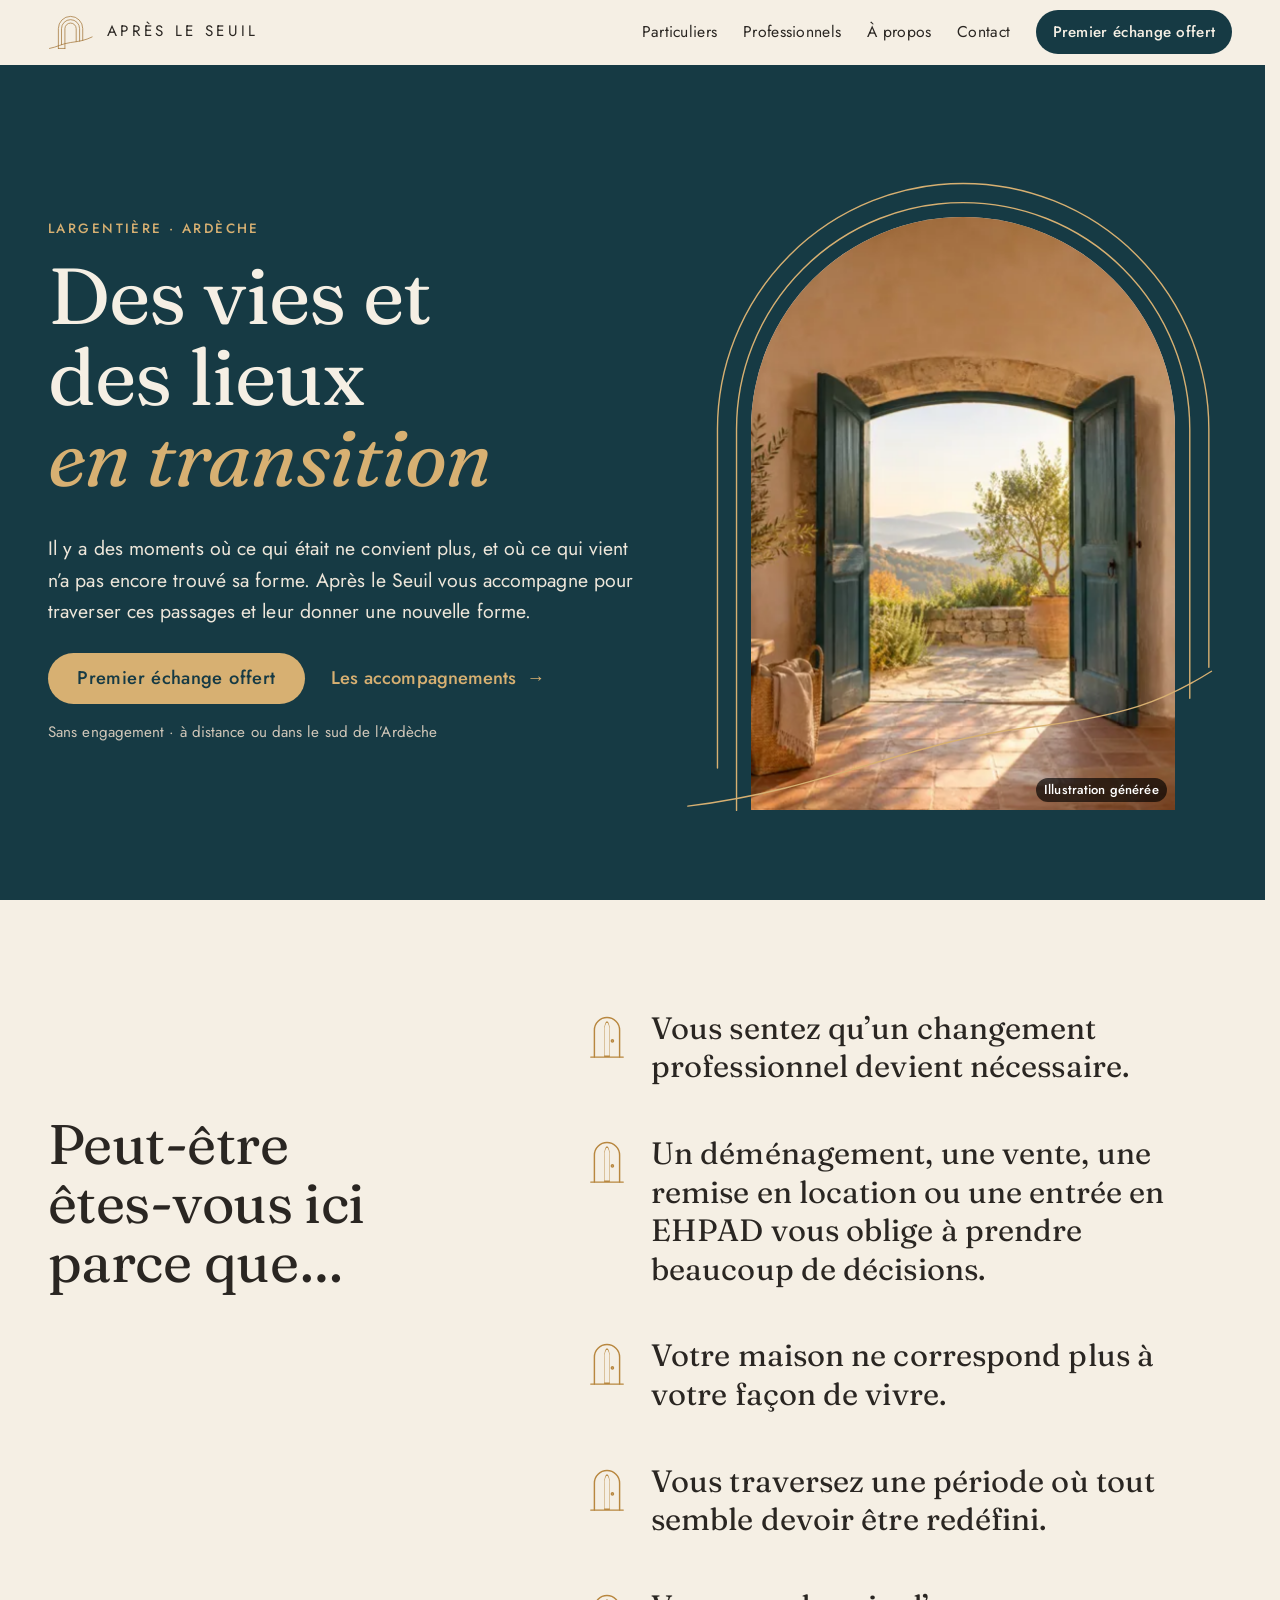
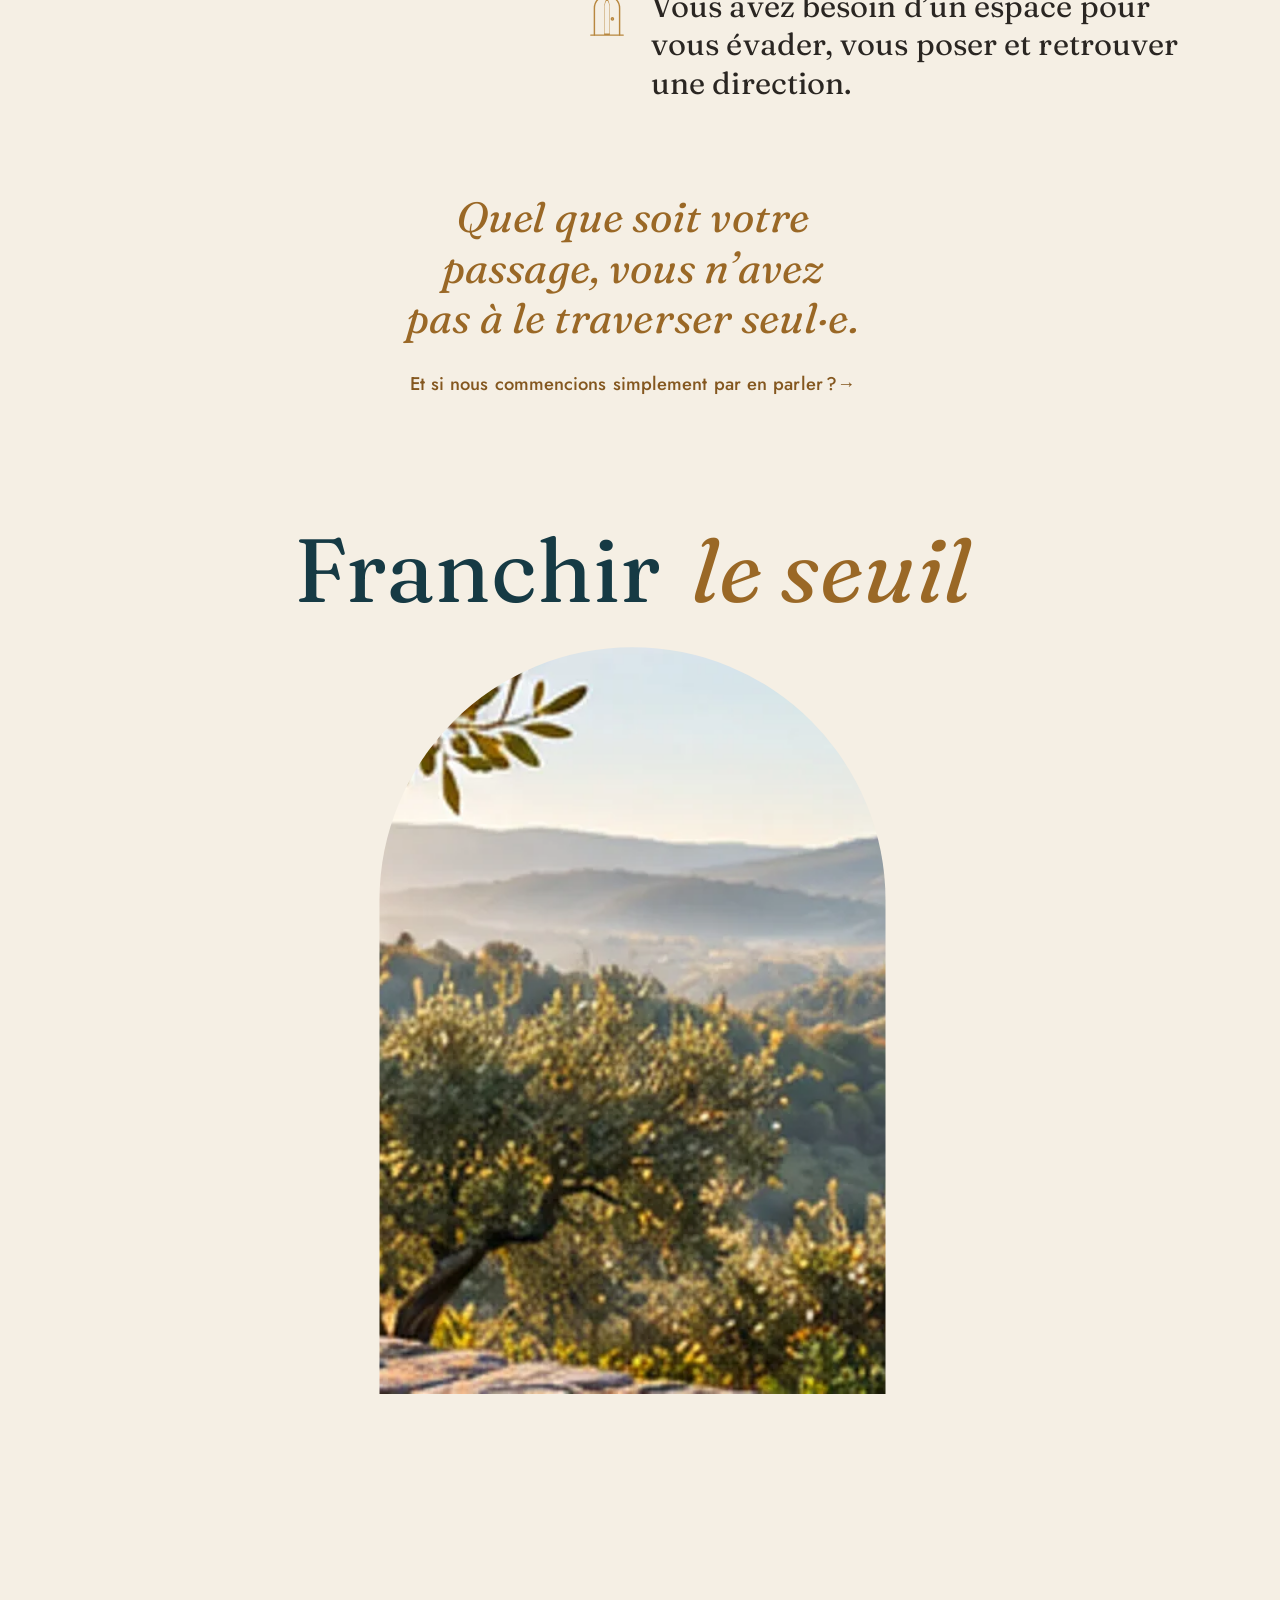
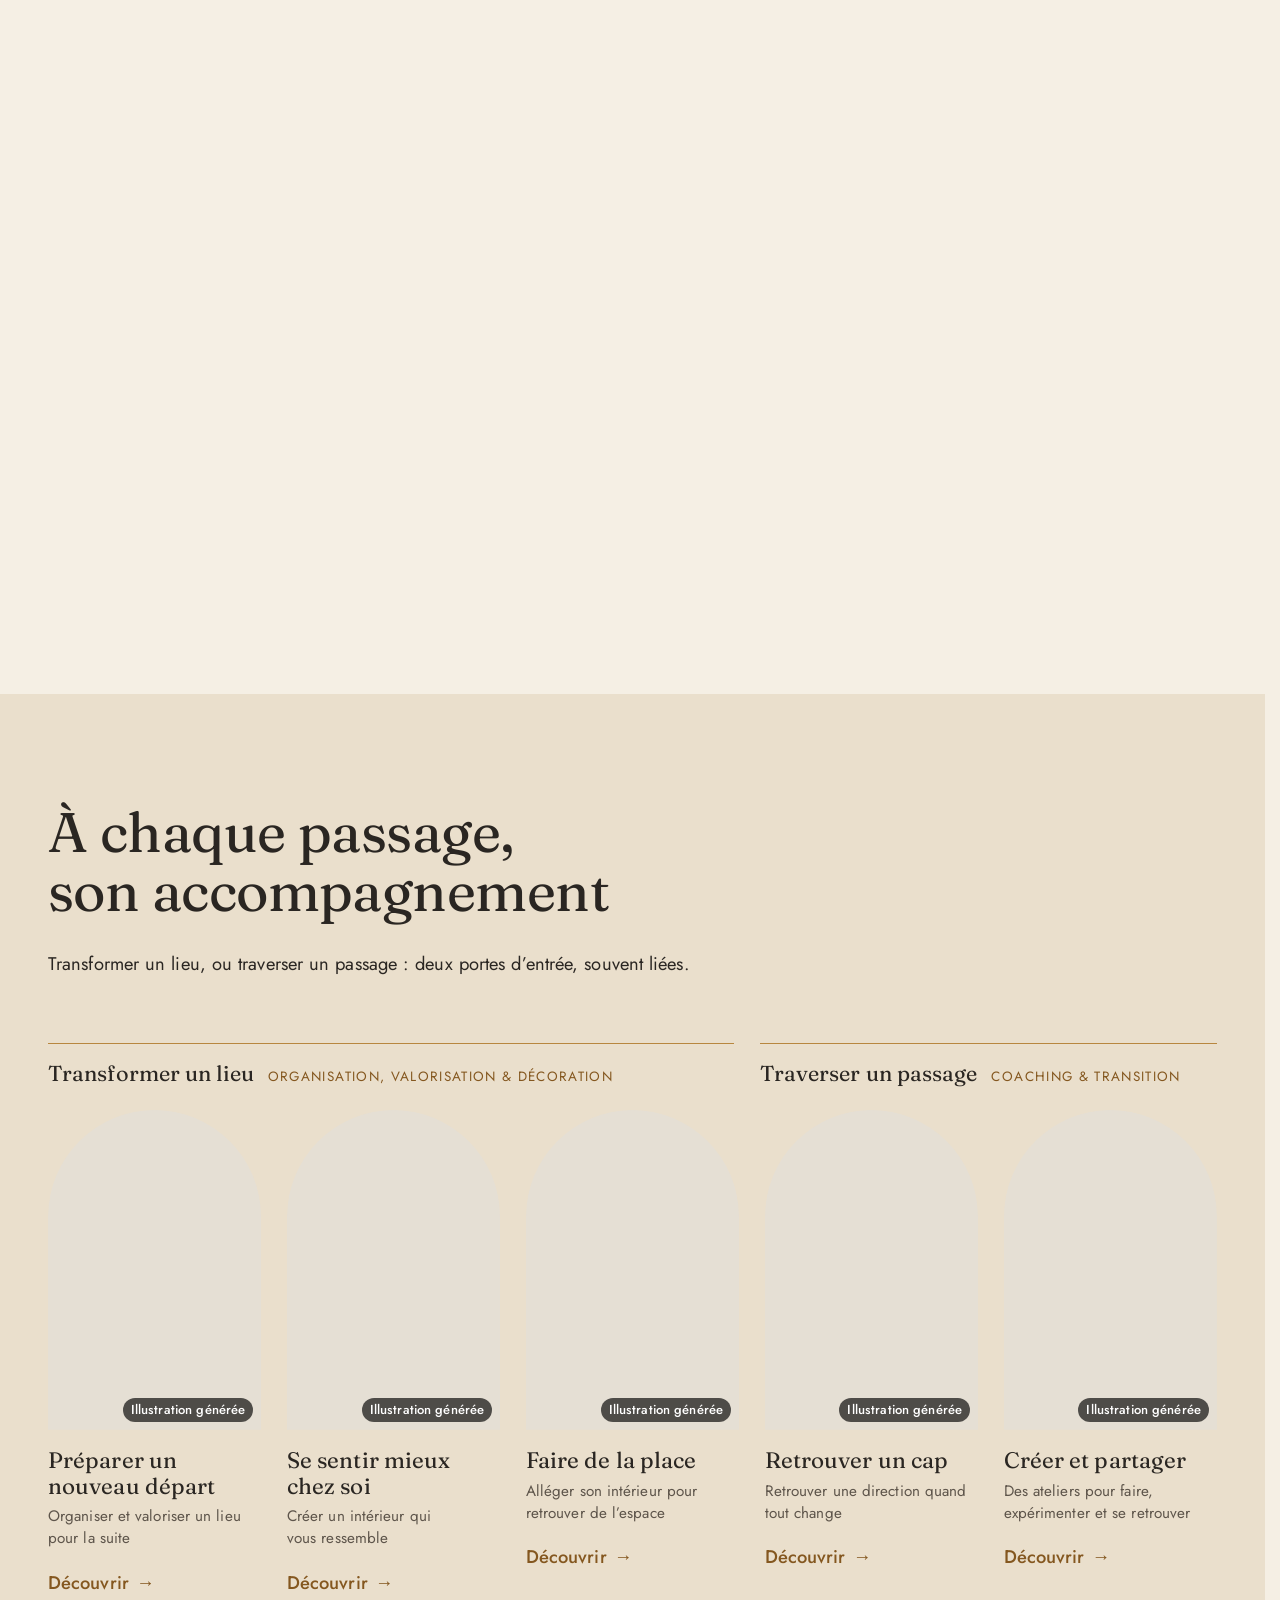
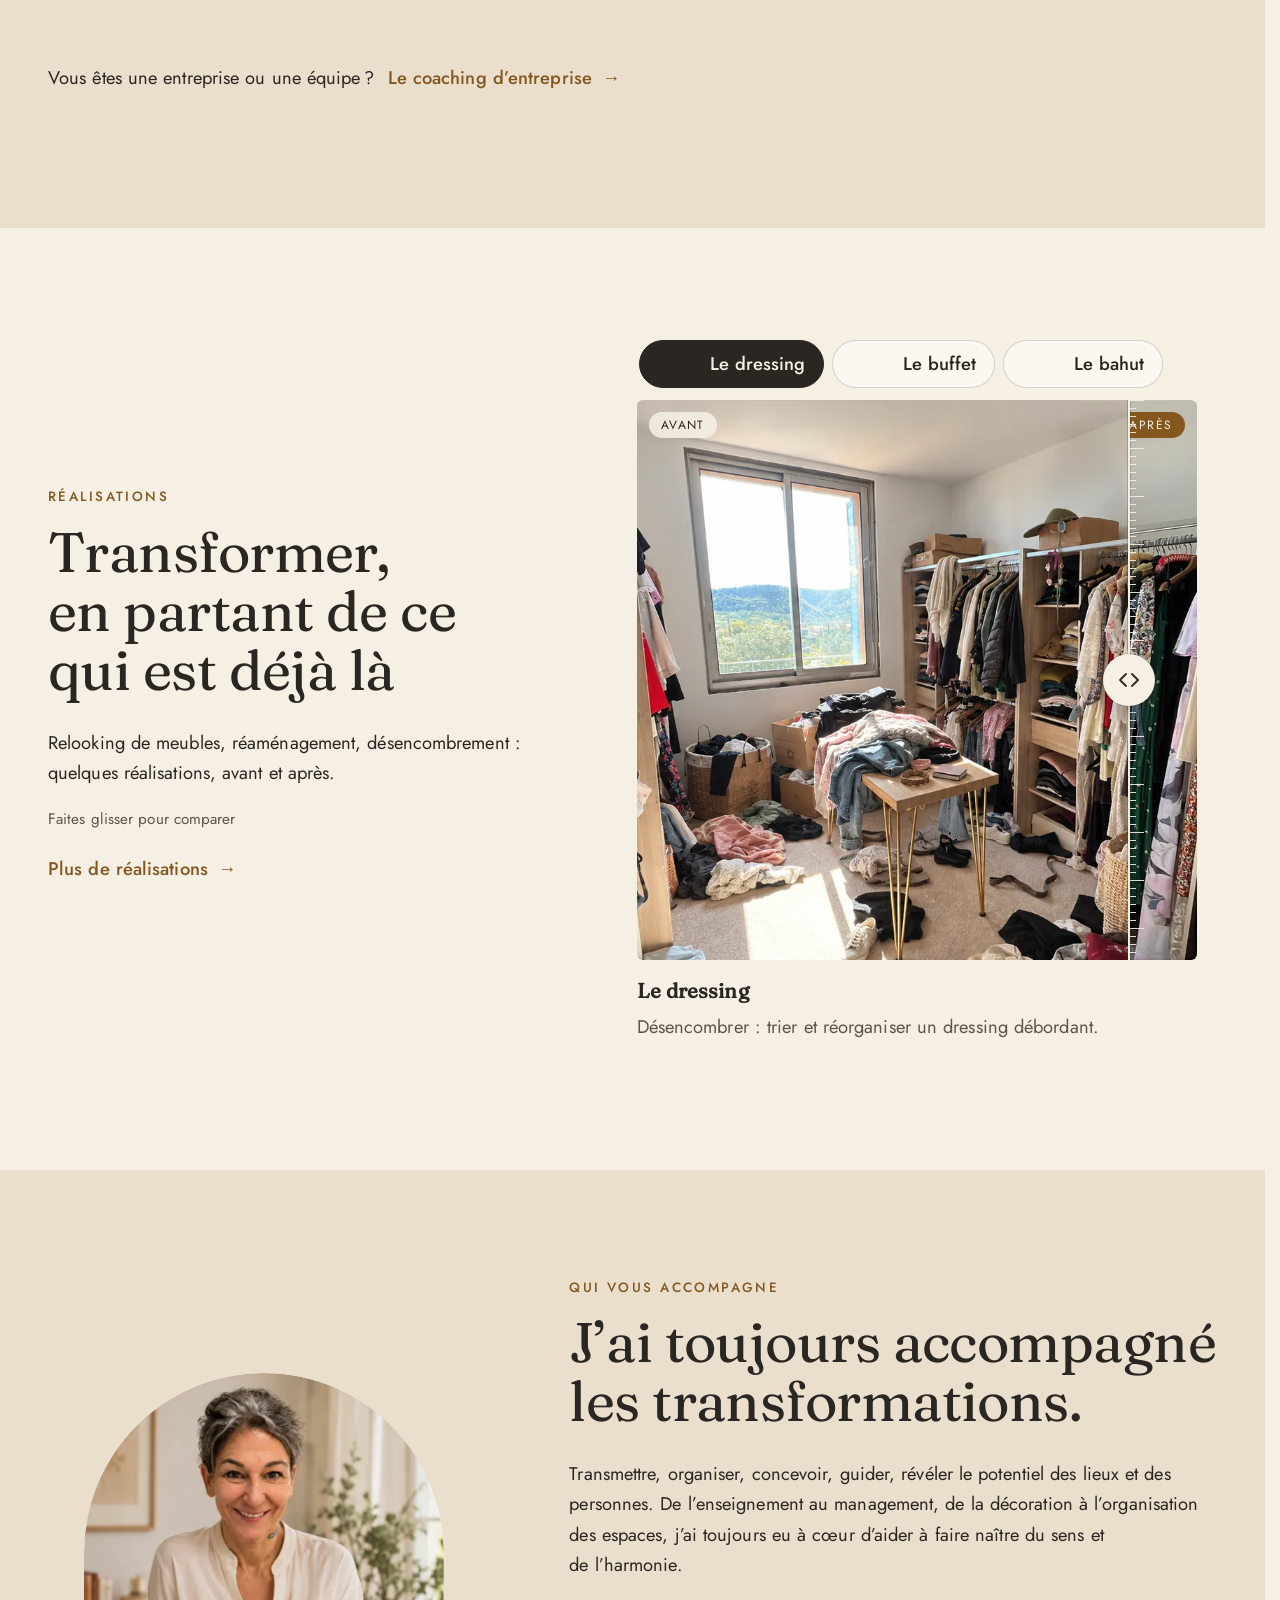
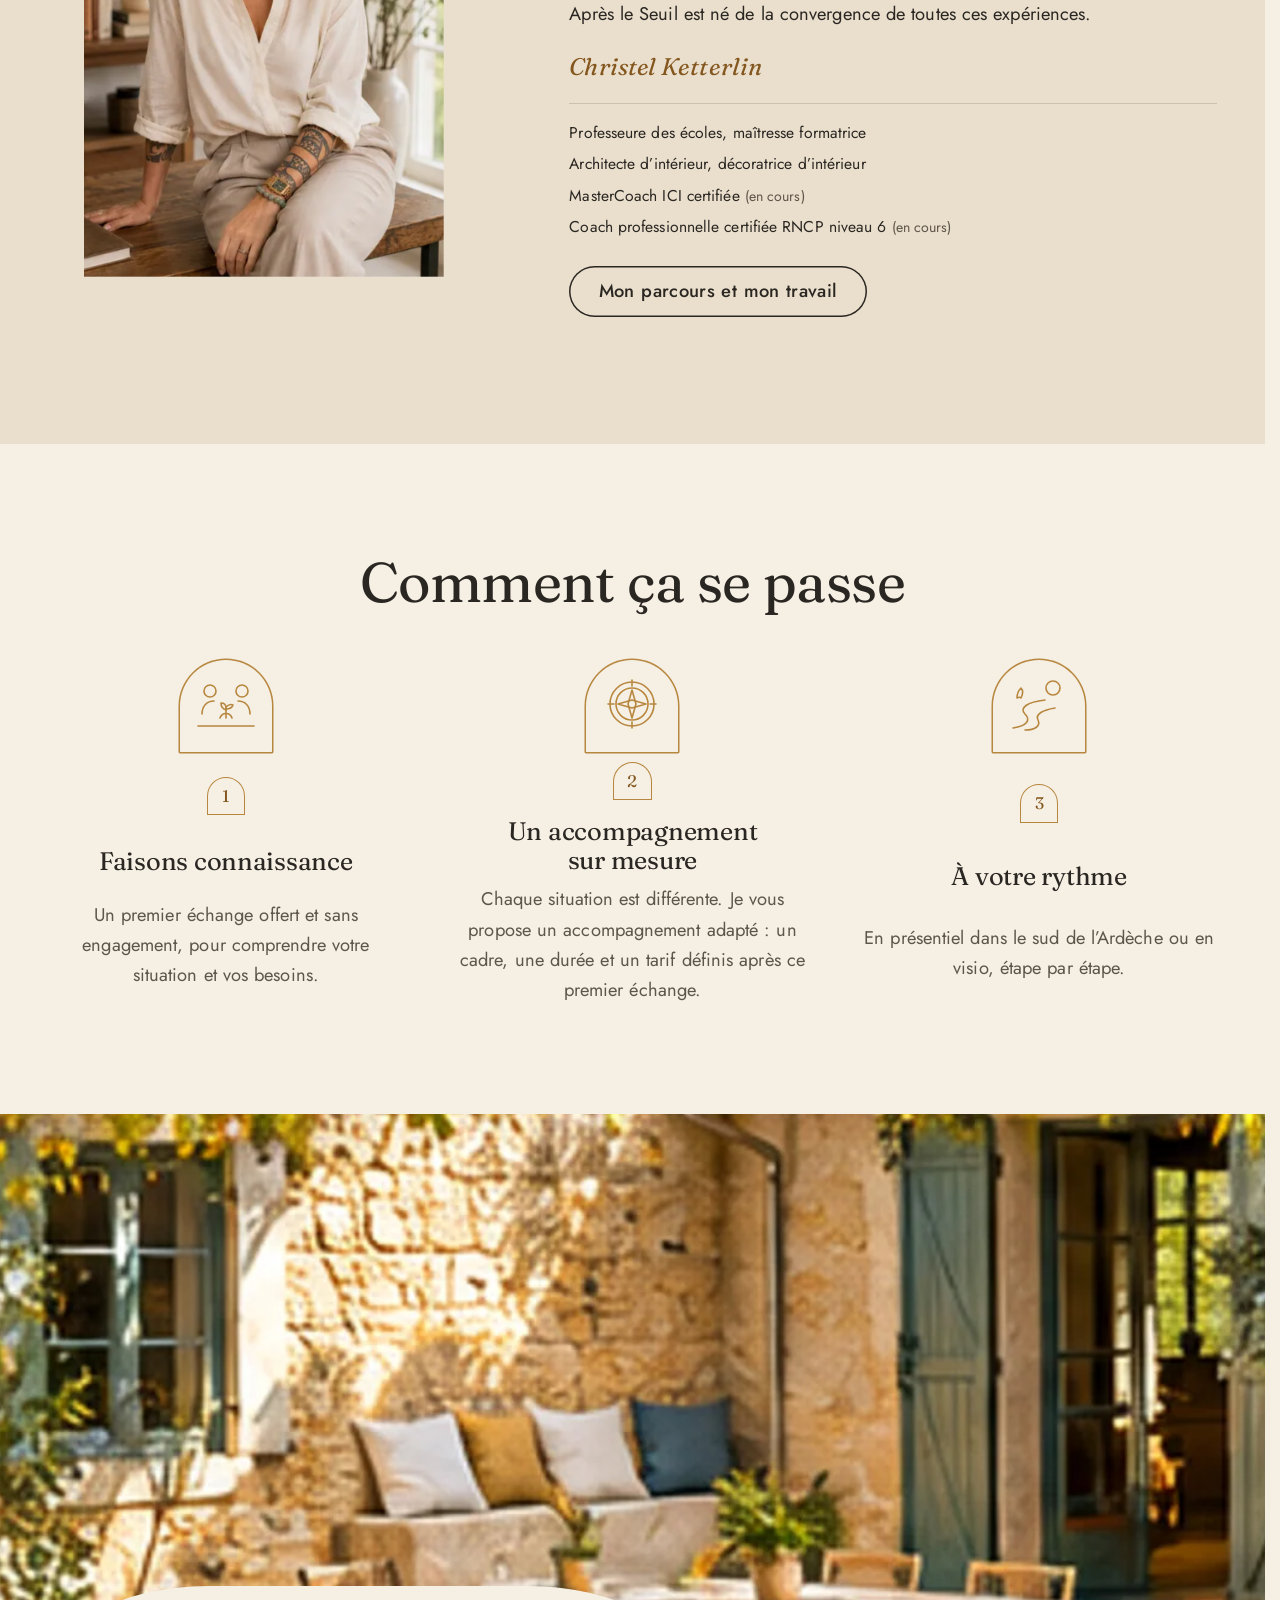
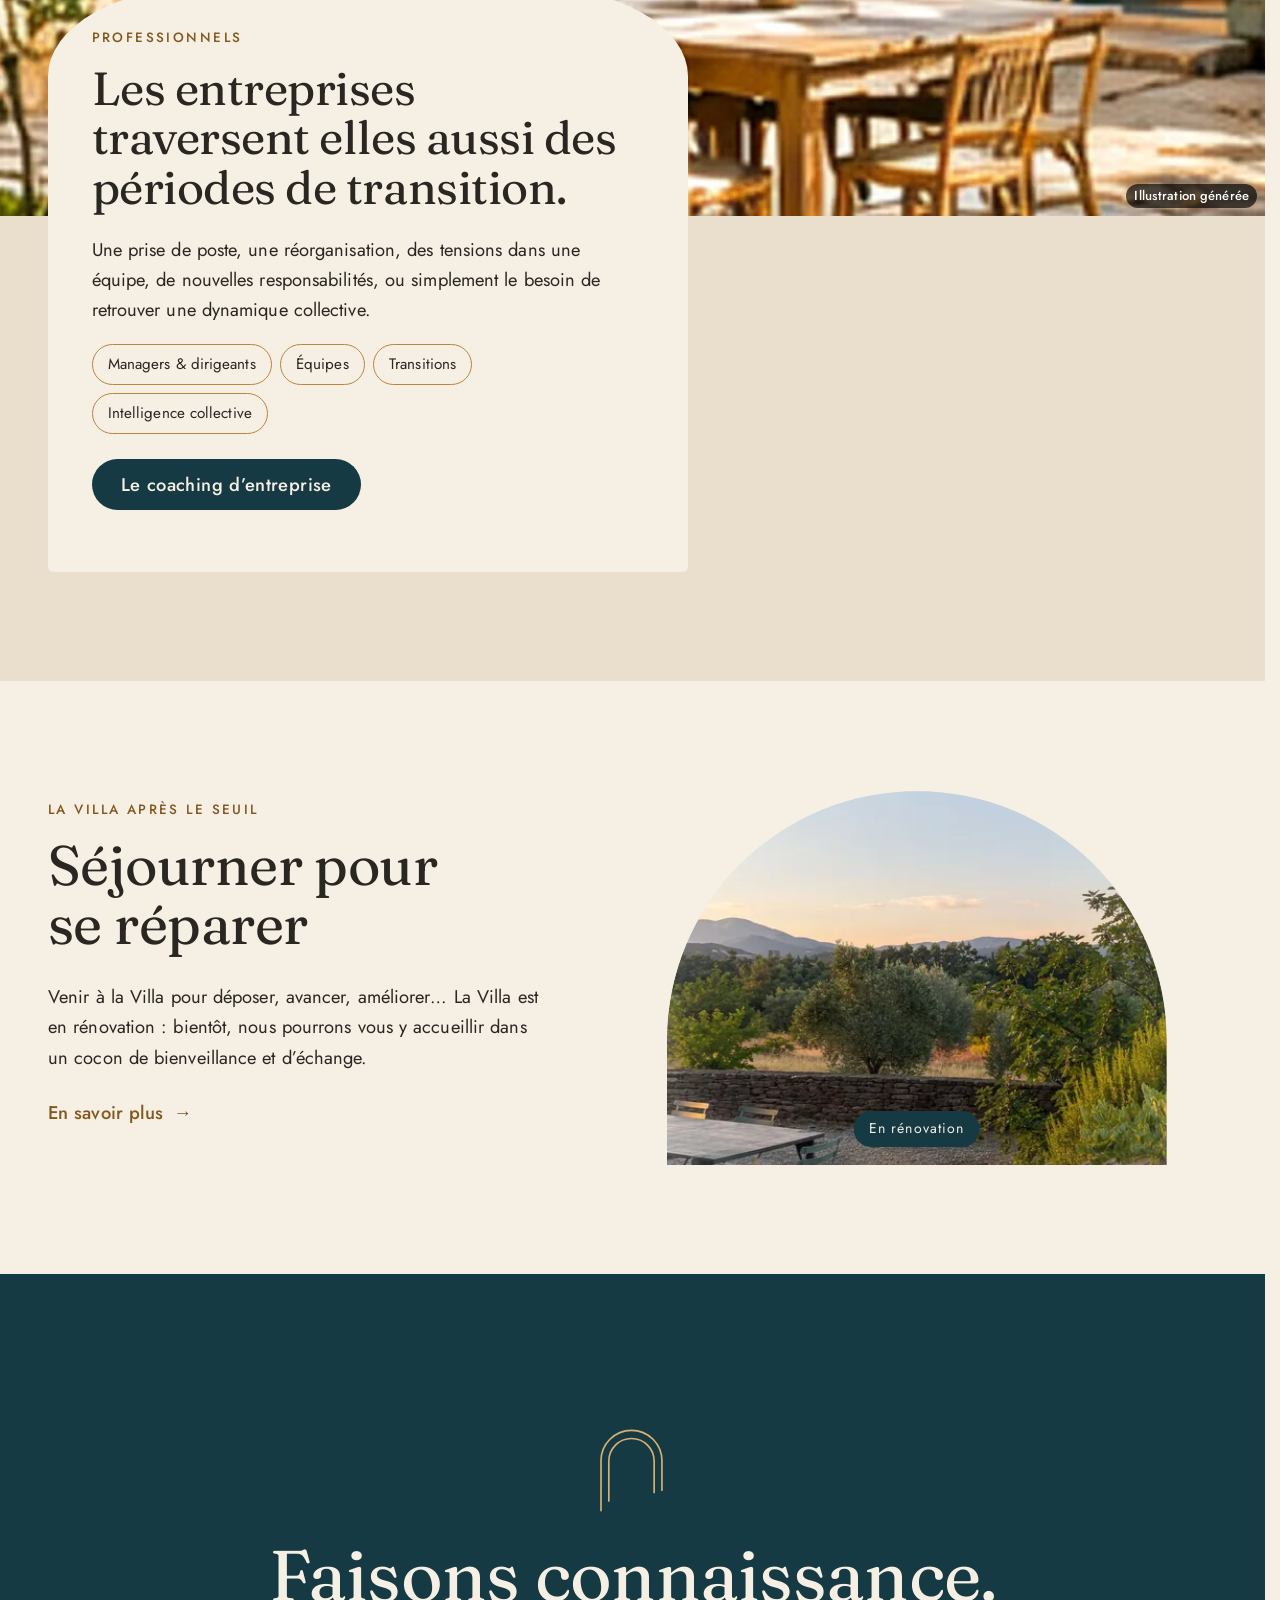
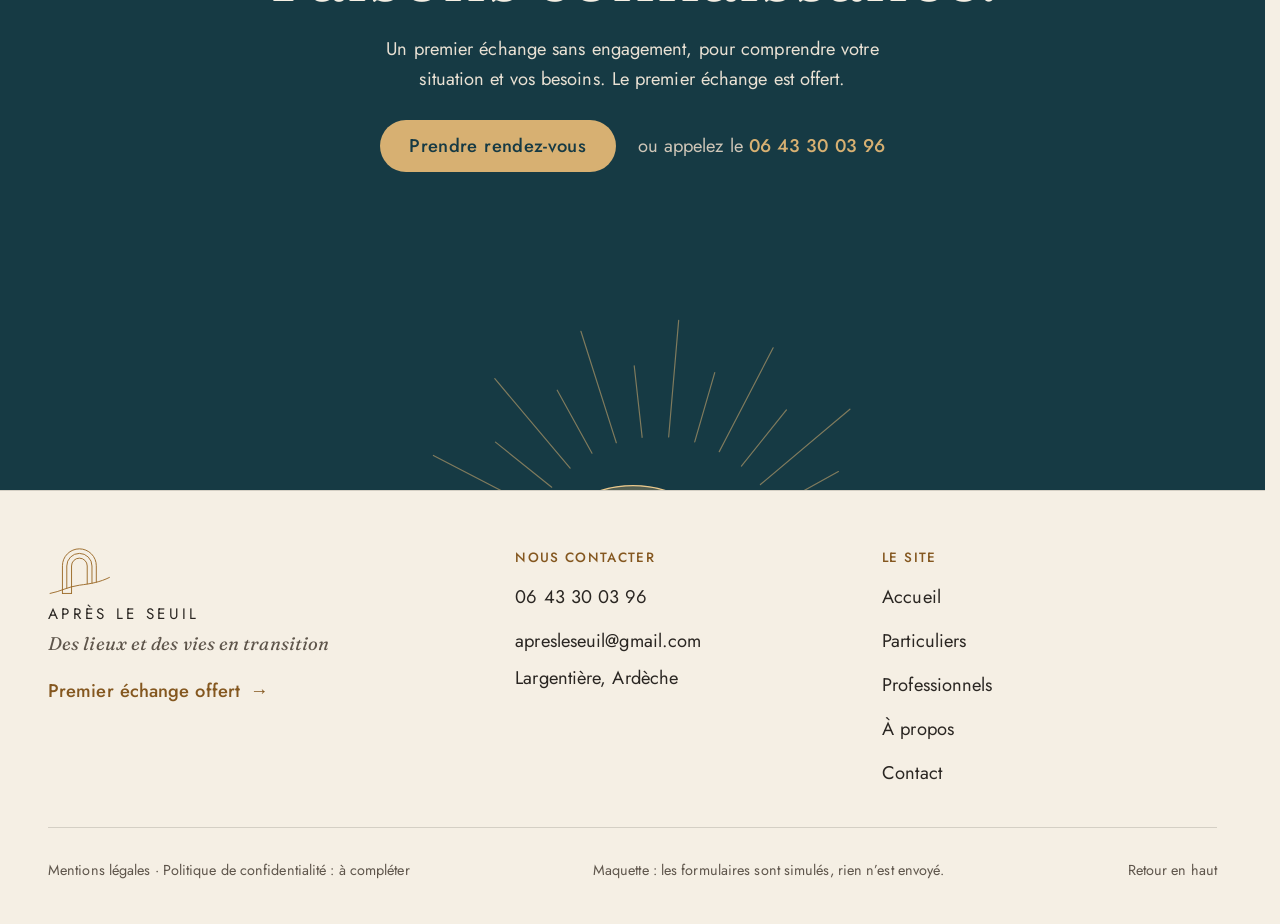
==== commit 937a5481: "v2 : analyse complete, ameliorations et audit complet Co-Authored-By: Claude Opus 5.5 <noreply@anthr" ====
--- a/index.html
+++ b/index.html
@@ -1,5 +1,5 @@
 <!doctype html>
-<html lang="fr" data-v="1">
+<html lang="fr" data-v="2" data-curseur>
 <head>
 <meta charset="utf-8">
 <meta name="viewport" content="width=device-width, initial-scale=1, viewport-fit=cover">
@@ -35,15 +35,15 @@
 })();</script>
 <link rel="preload" href="/assets/fonts/fraunces-latin-400-normal.woff2" as="font" type="font/woff2" crossorigin>
 <link rel="preload" href="/assets/fonts/jost-latin-400-normal.woff2" as="font" type="font/woff2" crossorigin>
-<link rel="stylesheet" href="/assets/css/socle.css?v=1">
-<link rel="stylesheet" href="/assets/css/site.css?v=1">
-<link rel="stylesheet" href="/assets/css/modules.css?v=1">
-<link rel="modulepreload" href="/assets/js/site.js?v=1">
-<link rel="modulepreload" href="/assets/js/socle/index.js?v=1">
+<link rel="stylesheet" href="/assets/css/socle.css?v=2">
+<link rel="stylesheet" href="/assets/css/site.css?v=2">
+<link rel="stylesheet" href="/assets/css/modules.css?v=2">
+<link rel="modulepreload" href="/assets/js/site.js?v=2">
+<link rel="modulepreload" href="/assets/js/socle/index.js?v=2">
 <script src="/assets/vendor/gsap.min.js" defer></script>
 <script src="/assets/vendor/ScrollTrigger.min.js" defer></script>
 <script src="/assets/vendor/SplitText.min.js" defer></script>
-<script type="module" src="/assets/js/site.js?v=1"></script>
+<script type="module" src="/assets/js/site.js?v=2"></script>
 <meta name="theme-color" content="#F5EFE4">
 <link rel="icon" href="/assets/images/favicon.svg" type="image/svg+xml">
 <link rel="apple-touch-icon" href="/assets/images/apple-touch-icon.png">
@@ -241,7 +241,7 @@
       <p class="ava-consigne" data-anime><span class="consigne-souris">Faites glisser pour comparer</span><span class="consigne-doigt">Glissez du doigt pour comparer</span></p>
       <p data-anime><a href="/a-propos#realisations" class="lien-fleche" data-libelle="À propos">Plus de réalisations</a></p>
     </div>
-    <div class="ava" data-module="avant-apres" data-mode="reglet" data-onglets data-onglets-libelle="Réalisations">
+    <div class="ava" data-grille="manipuler" data-module="avant-apres" data-mode="reglet" data-onglets data-onglets-libelle="Réalisations">
       <div class="ava__onglets" data-ava-onglets></div>
       <div class="ava__paires">
         <figure class="ava__paire" data-titre="Le dressing">
@@ -317,20 +317,22 @@
   </div>
 </section>
 <section class="pros-bande fond-sable" id="professionnels">
-  <div class="conteneur pros-grille">
-    <figure class="media pros-media" data-grok data-fx="parallaxe" style="--cadrage:50% 55%">
-  <picture>
-    <img src="/assets/images/grok/pros-table-1280.webp" srcset="/assets/images/grok/pros-table-640.webp 640w, /assets/images/grok/pros-table-1280.webp 1280w, /assets/images/grok/pros-table-1920.webp 1920w" sizes="(max-width: 760px) 100vw, 50vw" alt="Une grande table dressée sur une terrasse ombragée" width="1280" height="853" loading="lazy" decoding="async">
-  </picture><figcaption class="mention-ia">Illustration générée</figcaption>
-</figure>
-    <div class="pros-texte">
+  <div class="pros-photo">
+    <figure class="media pros-media" data-grok data-fx="parallaxe" style="--cadrage:50% 60%">
+  <picture>
+    <img src="/assets/images/grok/pros-table-1280.webp" srcset="/assets/images/grok/pros-table-640.webp 640w, /assets/images/grok/pros-table-1280.webp 1280w, /assets/images/grok/pros-table-1920.webp 1920w" sizes="100vw" alt="Une grande table dressée sur une terrasse ombragée" width="1280" height="853" loading="lazy" decoding="async">
+  </picture><figcaption class="mention-ia">Illustration générée</figcaption>
+</figure>
+  </div>
+  <div class="conteneur">
+    <div class="pros-carte">
       <p class="surtitre" data-anime>Professionnels</p>
       <h2 data-anime="lignes">Les entreprises traversent elles aussi des périodes de transition.</h2>
       <p data-anime>Une prise de poste, une réorganisation, des tensions dans une équipe, de nouvelles responsabilités, ou simplement le besoin de retrouver une dynamique collective.</p>
       <ul class="pastilles" data-anime="cascade">
         <li>Managers &amp; dirigeants</li><li>Équipes</li><li>Transitions</li><li>Intelligence collective</li>
       </ul>
-      <p data-anime><a href="/professionnels" class="bouton" data-libelle="Professionnels">Le coaching d’entreprise</a></p>
+      <p data-anime><a href="/professionnels" class="bouton" data-libelle="Professionnels" data-survol="magnetique">Le coaching d’entreprise</a></p>
     </div>
   </div>
 </section>
@@ -354,13 +356,15 @@
 </section>
 <section class="fin" id="fin">
   <div class="fin-soleil" data-effet="soleil" aria-hidden="true">
-    <svg viewBox="-200 -200 400 400" class="soleil-rayons" data-visuel>
-      <line x1="110.0" y1="0.0" x2="190.0" y2="0.0"/><line x1="115.9" y1="31.1" x2="154.5" y2="41.4"/><line x1="95.3" y1="55.0" x2="164.5" y2="95.0"/><line x1="84.9" y1="84.9" x2="113.1" y2="113.1"/><line x1="55.0" y1="95.3" x2="95.0" y2="164.5"/><line x1="31.1" y1="115.9" x2="41.4" y2="154.5"/><line x1="0.0" y1="110.0" x2="0.0" y2="190.0"/><line x1="-31.1" y1="115.9" x2="-41.4" y2="154.5"/><line x1="-55.0" y1="95.3" x2="-95.0" y2="164.5"/><line x1="-84.9" y1="84.9" x2="-113.1" y2="113.1"/><line x1="-95.3" y1="55.0" x2="-164.5" y2="95.0"/><line x1="-115.9" y1="31.1" x2="-154.5" y2="41.4"/><line x1="-110.0" y1="0.0" x2="-190.0" y2="0.0"/><line x1="-115.9" y1="-31.1" x2="-154.5" y2="-41.4"/><line x1="-95.3" y1="-55.0" x2="-164.5" y2="-95.0"/><line x1="-84.9" y1="-84.9" x2="-113.1" y2="-113.1"/><line x1="-55.0" y1="-95.3" x2="-95.0" y2="-164.5"/><line x1="-31.1" y1="-115.9" x2="-41.4" y2="-154.5"/><line x1="-0.0" y1="-110.0" x2="-0.0" y2="-190.0"/><line x1="31.1" y1="-115.9" x2="41.4" y2="-154.5"/><line x1="55.0" y1="-95.3" x2="95.0" y2="-164.5"/><line x1="84.9" y1="-84.9" x2="113.1" y2="-113.1"/><line x1="95.3" y1="-55.0" x2="164.5" y2="-95.0"/><line x1="115.9" y1="-31.1" x2="154.5" y2="-41.4"/>
+    <svg viewBox="-300 -300 600 300" class="soleil" data-visuel>
+      <defs><radialGradient id="soleil-halo" cx="0" cy="0" r="140" gradientUnits="userSpaceOnUse"><stop offset="0" stop-color="#E9C88C" stop-opacity=".95"/><stop offset=".72" stop-color="#D7B072" stop-opacity=".55"/><stop offset="1" stop-color="#D7B072" stop-opacity="0"/></radialGradient></defs>
+      <g class="soleil-rayons"><line x1="-150.0" y1="0.0" x2="-280.0" y2="0.0"/><line x1="-147.1" y1="-29.3" x2="-225.6" y2="-44.9"/><line x1="-138.6" y1="-57.4" x2="-258.7" y2="-107.2"/><line x1="-124.7" y1="-83.3" x2="-191.2" y2="-127.8"/><line x1="-106.1" y1="-106.1" x2="-198.0" y2="-198.0"/><line x1="-83.3" y1="-124.7" x2="-127.8" y2="-191.2"/><line x1="-57.4" y1="-138.6" x2="-107.2" y2="-258.7"/><line x1="-29.3" y1="-147.1" x2="-44.9" y2="-225.6"/><line x1="-0.0" y1="-150.0" x2="-0.0" y2="-280.0"/><line x1="29.3" y1="-147.1" x2="44.9" y2="-225.6"/><line x1="57.4" y1="-138.6" x2="107.2" y2="-258.7"/><line x1="83.3" y1="-124.7" x2="127.8" y2="-191.2"/><line x1="106.1" y1="-106.1" x2="198.0" y2="-198.0"/><line x1="124.7" y1="-83.3" x2="191.2" y2="-127.8"/><line x1="138.6" y1="-57.4" x2="258.7" y2="-107.2"/><line x1="147.1" y1="-29.3" x2="225.6" y2="-44.9"/><line x1="150.0" y1="-0.0" x2="280.0" y2="-0.0"/></g>
+      <circle class="soleil-disque" cx="0" cy="0" r="120" fill="url(#soleil-halo)"/>
+      <path class="soleil-bord" d="M-120 0a120 120 0 0 1 240 0"/>
     </svg>
-    <span class="soleil-disque"></span>
   </div>
   <div class="fin-texte conteneur">
-    <svg class="arche-svg fin-arche" viewBox="40 20 620 470" fill="none" stroke="currentColor" stroke-linecap="round" stroke-linejoin="round" aria-hidden="true" data-fx="trace"><path d="M180 470V202a164 164 0 0 1 328 0v158"/><path d="M222 418V204a122 122 0 0 1 244 0v168"/><path d="M268 470V204a76 76 0 0 1 152 0v174"/><path d="M180 470h88"/><path d="M60 470c100-18 170-65 284-80s196-28 291-75"/></svg>
+    <svg class="arche-svg fin-arche" viewBox="40 20 620 470" fill="none" stroke="currentColor" stroke-linecap="round" stroke-linejoin="round" aria-hidden="true"><path pathLength="1" d="M180 470V202a164 164 0 0 1 328 0v158"/><path pathLength="1" d="M222 418V204a122 122 0 0 1 244 0v168"/><path pathLength="1" d="M268 470V204a76 76 0 0 1 152 0v174"/><path pathLength="1" d="M180 470h88"/><path pathLength="1" d="M60 470c100-18 170-65 284-80s196-28 291-75"/></svg>
     <h2 data-anime="lignes">Faisons connaissance.</h2>
     <p data-anime>Un premier échange sans engagement, pour comprendre votre situation et vos besoins. Le premier échange est offert.</p>
     <p class="fin-actions" data-anime>
@@ -376,6 +380,7 @@
       <svg class="arche-svg pied-arche" viewBox="40 20 620 470" fill="none" stroke="currentColor" stroke-linecap="round" stroke-linejoin="round" aria-hidden="true"><path d="M180 470V202a164 164 0 0 1 328 0v158"/><path d="M222 418V204a122 122 0 0 1 244 0v168"/><path d="M268 470V204a76 76 0 0 1 152 0v174"/><path d="M180 470h88"/><path d="M60 470c100-18 170-65 284-80s196-28 291-75"/></svg>
       <p class="pied-nom">Après le Seuil</p>
       <p class="pied-signature">Des lieux et des vies en transition</p>
+      <p class="pied-action"><a class="lien-fleche" href="/contact#rendez-vous" data-libelle="Contact">Premier échange offert</a></p>
     </div>
     <div>
       <p class="pied-titre">Nous contacter</p>
--- a/assets/css/site.css
+++ b/assets/css/site.css
@@ -27,7 +27,7 @@
   --police-texte: 'Jost', 'Jost secours', Arial, sans-serif;
   --rayon: 6px;
   --largeur: 1240px;
-  --section: clamp(72px, 11vw, 150px);
+  --section: clamp(64px, 8.5vw, 124px);
   --courbe: cubic-bezier(.22, 1, .36, 1);
 }
 body { font-size: clamp(1rem, .97rem + .22vw, 1.15rem); line-height: 1.65; letter-spacing: .005em; }
@@ -105,8 +105,8 @@
 
 /* Panneau de l'intro et voile : bleu de porte, arche dorée. */
 .ouverture-panneau { gap: 14px; color: var(--ivoire); }
-.intro-objet { width: min(200px, 42vw); aspect-ratio: 620 / 470; color: var(--or-clair); }
-.intro-arche { width: 100%; height: 100%; stroke-width: 7; overflow: visible; }
+.intro-objet { width: min(250px, 46vw); aspect-ratio: 620 / 470; color: var(--or-clair); }
+.intro-arche { width: 100%; height: 100%; stroke-width: 6; overflow: visible; }
 .ouverture-nom { margin: 10px 0 0; font: 300 clamp(1.3rem, 1rem + 1.4vw, 2rem)/1 var(--police-texte); letter-spacing: .32em; text-transform: uppercase; color: var(--or-clair); padding-left: .32em; }
 .ouverture-ligne { margin: 0; font-size: .95rem; letter-spacing: .08em; color: #E7DFD2; }
 .voile-contenu img { width: 74px; height: 56px; }
@@ -119,7 +119,7 @@
 /* Masque des lignes de titre : découpe par clip-path qui déborde (accents et jambages jamais coupés, aucune boîte agrandie). */
 .ligne-masque { display: block; clip-path: inset(-.4em -.6em -.22em -.6em); }
 .hero-ligne, .titre-ligne { display: block; }
-.hero-intro { max-width: 34em; font-size: clamp(1.05rem, .98rem + .3vw, 1.22rem); color: #E9E1D4; font-weight: 300; }
+.hero-intro { max-width: 34em; font-size: clamp(1.05rem, .98rem + .3vw, 1.22rem); line-height: 1.6; color: #EDE6DA; font-weight: 400; }
 .hero-actions { display: flex; flex-wrap: wrap; align-items: center; gap: 12px 26px; margin: 1.6rem 0 1rem; }
 .hero-info { font-size: .95rem; color: #CFC6B8; margin: 0; }
 .hero-porte { width: min(100%, calc(min(78svh, 760px) * .8)); justify-self: center; margin-top: calc(var(--entete-h) * .3); }
@@ -155,8 +155,8 @@
 .seuil-collant { position: relative; height: 100vh; height: 100svh; overflow: hidden; background: var(--ivoire); display: grid; place-items: center; }
 html.js:not(.secours) .seuil-collant { position: sticky; top: 0; }
 .seuil-media { position: absolute; inset: 0; border-radius: 0; background: var(--bleu); }
-html.js:not(.secours):not([data-arrivee="retour"]) .seuil-media { clip-path: inset(18% 34% 0% 34% round 9999px 9999px 0px 0px); }
-@media (max-width: 760px) { html.js:not(.secours):not([data-arrivee="retour"]) .seuil-media { clip-path: inset(22% 20% 0% 20% round 9999px 9999px 0px 0px); } }
+html.js:not(.secours):not([data-arrivee="retour"]) .seuil-media { clip-path: inset(17% 30% 0% 30% round 9999px 9999px 0px 0px); }
+@media (max-width: 760px) { html.js:not(.secours):not([data-arrivee="retour"]) .seuil-media { clip-path: inset(22% 18% 0% 18% round 9999px 9999px 0px 0px); } }
 .seuil-mots { position: absolute; z-index: 2; top: 3svh; left: 0; right: 0; display: flex; justify-content: center; gap: .35em; margin: 0; font: 400 clamp(2.4rem, min(7vw, 11vh), 7rem)/1.1 var(--police-titres); color: var(--bleu); pointer-events: none; }
 .seuil-mot em { color: var(--or-titre); }
 @media (max-width: 760px) { .seuil-mots { flex-direction: column; align-items: center; gap: 0; top: 2svh; font-size: clamp(2rem, 11vw, 3rem); } }
@@ -213,7 +213,7 @@
 .etapes { padding-block: var(--section); }
 .etapes-titre { text-align: center; }
 .etapes-scene { position: relative; margin-top: clamp(24px, 4vw, 48px); }
-.etapes-chemin { position: absolute; left: 0; right: 0; top: 30px; width: 100%; height: 90px; fill: none; stroke: var(--or); stroke-width: 1.5; stroke-dasharray: 0; vector-effect: non-scaling-stroke; overflow: visible; }
+.etapes-chemin { position: absolute; left: 0; right: 0; top: 30px; width: 100%; height: 90px; fill: none; stroke: var(--or); stroke-width: 1.5; vector-effect: non-scaling-stroke; overflow: visible; }
 .etapes-chemin path { vector-effect: non-scaling-stroke; }
 .etapes-liste { position: relative; list-style: none; margin: 0; padding: 0; display: grid; grid-template-columns: repeat(3, minmax(0, 1fr)); gap: clamp(24px, 4vw, 64px); }
 .etape { display: grid; justify-items: center; text-align: center; gap: 10px; }
@@ -238,10 +238,11 @@
 @media (max-width: 760px) { .villa-grille, .villa--page .villa-grille { grid-template-columns: minmax(0, 1fr); } .villa-image { width: min(68vw, 300px); order: 2; } .villa-media { aspect-ratio: 4 / 5; } }
 
 /* Appel final : bleu, soleil qui se lève derrière l'arche. */
-.fin { position: relative; overflow: hidden; padding-block: clamp(96px, 16vw, 200px) clamp(72px, 10vw, 120px); text-align: center; isolation: isolate; }
-.fin-soleil { position: absolute; left: 50%; bottom: 0; width: min(110vw, 700px); aspect-ratio: 1; translate: -50% 60%; z-index: -1; pointer-events: none; }
-.soleil-rayons { width: 100%; height: 100%; stroke: var(--or-clair); stroke-width: 1.2; opacity: .38; }
-.soleil-disque { position: absolute; inset: 34%; border-radius: 50%; background: radial-gradient(circle, rgba(215, 176, 114, .55) 0 38%, rgba(215, 176, 114, .14) 62%, rgba(215, 176, 114, 0) 72%); }
+.fin { position: relative; overflow: hidden; padding-block: clamp(88px, 12vw, 160px) clamp(190px, 24vw, 300px); text-align: center; isolation: isolate; }
+.fin-soleil { position: absolute; left: 50%; bottom: -1px; width: min(80vw, 540px); aspect-ratio: 2 / 1; translate: -50% 0; z-index: -1; pointer-events: none; }
+.soleil { width: 100%; height: 100%; overflow: visible; }
+.soleil-rayons { stroke: var(--or-clair); stroke-width: 1.3; stroke-linecap: round; opacity: .55; transform-box: view-box; transform-origin: 50% 100%; }
+.soleil-bord { fill: none; stroke: #E9C88C; stroke-width: 1.5; }
 .fin-arche { display: block; width: clamp(84px, 9vw, 120px); margin: 0 auto 22px; color: var(--or-clair); stroke-width: 9; overflow: visible; }
 .fin h2 { font-size: clamp(2.4rem, 1.6rem + 3.6vw, 5rem); margin-bottom: .3em; }
 .fin-texte > p { max-width: 46ch; margin-inline: auto; color: #E9E1D4; }
@@ -469,7 +470,7 @@
 html.js[data-arrivee="intro"]:not(.secours) .intro-arche path { stroke-dasharray: 1; stroke-dashoffset: 1; }
 html.js[data-arrivee="intro"]:not(.secours) .ouverture-nom, html.js[data-arrivee="intro"]:not(.secours) .ouverture-ligne { opacity: 0; }
 
-.mention-ia { font-size: 12.5px; }
+.mention-ia { font-size: 13px; }
 .fpe__note, .rdv .fpe__etat, .rdv .fpe__repere { font-size: max(13px, .84rem) !important; }
 /* Petits téléphones (320×568) : le premier écran garde le titre, le bouton et l'information clé. */
 @media (max-width: 760px) and (max-height: 700px) {
@@ -486,3 +487,105 @@
 @media (max-width: 900px) { .pro-titre { margin-bottom: .35em; } .ateliers-media { width: min(80vw, 380px); } }
 @media (max-height: 640px) and (min-width: 761px) { .hero-intro { display: none; } .hero-titre { font-size: clamp(2.2rem, 9vh, 3.4rem); } }
 @media (max-width: 1200px) { .rdv .fpe__repere:not(.est-actif) .fpe__nom { display: none; } .rdv .fpe__repere { flex: 0 1 auto; } .rdv .fpe__repere.est-actif { flex: 1 1 auto; } }
+
+/* ---------- v2 ---------- */
+/* Curseur doré (souris seulement, socle). */
+.curseur { width: 14px; height: 14px; left: -7px; top: -7px; border: 1.5px solid var(--or); background: transparent; border-radius: 50%; transition: width .3s var(--courbe), height .3s var(--courbe), left .3s var(--courbe), top .3s var(--courbe), background-color .3s, opacity .3s; }
+.curseur.curseur-lien { width: 44px; height: 44px; left: -22px; top: -22px; background: rgba(215, 176, 114, .18); border-color: var(--or-clair); }
+
+/* Lien long qui passe à la ligne : la flèche reste collée au dernier mot. */
+.situations-question .lien-fleche { display: inline; line-height: 1.6; }
+.situations-question .lien-fleche::before { display: none; }
+
+/* Cartes en arche : un contour doré se pose autour de l'arche au survol. */
+.carte-media { outline: 1.5px solid transparent; outline-offset: 0; transition: outline-color .4s var(--courbe), outline-offset .5s var(--courbe); }
+.carte-arche a:hover .carte-media, .carte-arche a:focus-visible .carte-media { outline-color: var(--or); outline-offset: 6px; }
+
+/* Accueil : bande professionnels en photo pleine largeur, carte ivoire qui la chevauche. */
+.pros-bande { padding: 0 0 var(--section); }
+.pros-photo { height: min(78svh, 720px); overflow: hidden; }
+.pros-photo .pros-media { height: 100%; aspect-ratio: auto; border-radius: 0; }
+.pros-carte { position: relative; z-index: 2; width: min(100%, 640px); margin-top: clamp(-240px, -18vw, -120px); padding: clamp(28px, 3.4vw, 48px); background: var(--ivoire); border-radius: 160px 160px var(--rayon) var(--rayon) / 90px 90px var(--rayon) var(--rayon); }
+.pros-carte h2 { font-size: clamp(1.9rem, 1.3rem + 2vw, 3rem); }
+@media (max-width: 760px) { .pros-photo { height: 58vw; } .pros-carte { margin-top: -36px; border-radius: 60px 60px var(--rayon) var(--rayon) / 36px 36px var(--rayon) var(--rayon); } }
+
+/* Appel final : l'arche du logo se trace une fois à l'entrée. */
+html.js:not(.secours):not([data-arrivee="retour"]) .fin-arche path { stroke-dasharray: 1; stroke-dashoffset: 1; }
+
+/* Pied de page : un appel à l'action sous la signature. */
+.pied-action { margin: 10px 0 0; }
+
+/* À propos : réalisations en grille régulière, agrandissables. */
+.mosaique { columns: auto; display: grid; grid-template-columns: repeat(3, minmax(0, 1fr)); gap: 22px 18px; }
+.mosaique-item { margin: 0; break-inside: auto; }
+.mosaique-media, .mosaique-item--2 .mosaique-media { aspect-ratio: 4 / 5; }
+.mosaique-bouton { position: relative; display: block; width: 100%; padding: 0; border: 0; background: none; cursor: zoom-in; border-radius: var(--rayon); }
+.mosaique-bouton .media img { transition: transform 1s var(--courbe); }
+.mosaique-bouton:hover .media img { transform: scale(1.04); }
+.mosaique-loupe { position: absolute; right: 12px; top: 12px; width: 44px; height: 44px; display: grid; place-items: center; border-radius: 50%; background: rgba(245, 239, 228, .92); color: var(--bleu); font: 300 1.6rem/1 var(--police-texte); transition: transform .4s var(--courbe); }
+.mosaique-bouton:hover .mosaique-loupe { transform: rotate(90deg); }
+.mosaique-lien a { display: grid; align-content: center; justify-items: center; gap: 10px; width: 100%; aspect-ratio: 4 / 5; padding: 28px; text-align: center; text-decoration: none; color: var(--ivoire); background: var(--bleu); border-radius: 9999px 9999px var(--rayon) var(--rayon); }
+.mosaique-lien-arche { width: 64px; height: 64px; }
+.mosaique-lien .icone { color: var(--or-clair); }
+.mosaique-lien-titre { font-family: var(--police-titres); font-size: clamp(1.3rem, 1.1rem + .8vw, 1.8rem); line-height: 1.15; }
+.mosaique-lien-texte { color: #E7DFD2; font-size: .98rem; }
+@media (max-width: 900px) {
+  .mosaique { grid-template-columns: repeat(2, minmax(0, 1fr)); grid-auto-flow: dense; }
+  .mosaique-item:nth-child(2), .mosaique-lien { grid-column: 1 / -1; }
+  .mosaique-item:nth-child(2) .mosaique-media { aspect-ratio: 4 / 3; }
+  .mosaique-lien a { aspect-ratio: auto; padding: 36px 24px 30px; border-radius: 140px 140px var(--rayon) var(--rayon); }
+  .mosaique-item p { font-size: 1.02rem; }
+}
+.visionneuse { position: fixed; inset: 0; z-index: 900; display: grid; place-items: center; padding: 64px 72px; background: rgba(22, 58, 68, .97); }
+.visionneuse[hidden] { display: none; }
+.visionneuse-cadre { margin: 0; display: grid; gap: 14px; justify-items: center; max-height: 100%; }
+.visionneuse-cadre img { max-width: min(92vw, 1100px); max-height: calc(100svh - 170px); width: auto; height: auto; object-fit: contain; border-radius: var(--rayon); }
+.visionneuse-cadre figcaption { color: var(--ivoire); font-family: var(--police-titres); font-size: 1.2rem; }
+.visionneuse-btn { position: absolute; width: 52px; height: 52px; border-radius: 50%; border: 1.5px solid var(--or-clair); background: transparent; color: var(--ivoire); font-size: 1.5rem; display: grid; place-items: center; transition: background-color .3s; }
+.visionneuse-btn:hover { background: rgba(215, 176, 114, .2); }
+.visionneuse-precedente { left: 16px; top: 50%; translate: 0 -50%; }
+.visionneuse-suivante { right: 16px; top: 50%; translate: 0 -50%; }
+.visionneuse-fermer { right: 16px; top: 16px; }
+@media (max-width: 760px) { .visionneuse { padding: 72px 12px 96px; } .visionneuse-precedente, .visionneuse-suivante { top: auto; bottom: 20px; translate: none; } .visionneuse-precedente { left: calc(50% - 64px); } .visionneuse-suivante { right: calc(50% - 64px); } }
+
+/* Particuliers : sommaire qui suit la lecture, dans la marge droite des grands écrans. */
+.suivi { display: none; }
+@media (min-width: 1360px) {
+  .suivi { display: block; position: fixed; z-index: 30; right: 18px; top: 50%; translate: 0 -50%; transition: opacity .4s var(--courbe), visibility .4s; }
+  html:not(.suivi-visible) .suivi { opacity: 0; visibility: hidden; }
+  .suivi ul { list-style: none; margin: 0; padding: 0; display: grid; gap: 8px; }
+  .suivi a { position: relative; display: grid; place-items: center; width: 34px; height: 34px; text-decoration: none; }
+  .suivi-arche { width: 12px; height: 16px; border: 1.5px solid var(--or); border-bottom-width: 1.5px; border-radius: 999px 999px 2px 2px; transition: background-color .3s, transform .3s var(--courbe); }
+  .suivi a[aria-current] .suivi-arche, .suivi a:hover .suivi-arche { background: var(--or); transform: scale(1.2); }
+  .suivi-nom { position: absolute; right: 40px; top: 50%; translate: 0 -50%; white-space: nowrap; padding: .3em .8em; border-radius: 999px; background: var(--bleu); color: var(--ivoire); font-size: .88rem; opacity: 0; pointer-events: none; transition: opacity .3s; }
+  .suivi a:hover .suivi-nom, .suivi a:focus-visible .suivi-nom { opacity: 1; }
+}
+
+/* Formulaire : à l'envoi, une petite porte s'ouvre sur la lumière (retour physique de l'action). */
+.rdv-porte { display: block; width: 64px; height: 84px; margin: 0 auto 6px; color: var(--or); position: relative; }
+.rdv-porte-svg { width: 100%; height: 100%; }
+.rdv-porte::before { content: ""; position: absolute; left: 50%; top: 58%; width: 110px; height: 110px; translate: -50% -50%; border-radius: 50%; background: radial-gradient(circle, rgba(215, 176, 114, .45), rgba(215, 176, 114, 0) 70%); z-index: -1; transform: scale(.2); opacity: 0; }
+.fpe__fin:not([hidden]) .rdv-porte::before { animation: rdv-lumiere 1.2s .5s var(--courbe) forwards; }
+.rdv-porte .battant { transform-box: fill-box; transform-origin: 0% 50%; }
+.fpe__fin:not([hidden]) .rdv-porte .battant { animation: rdv-battant 1.1s .25s cubic-bezier(.6, 0, .2, 1) forwards; }
+@keyframes rdv-battant { to { transform: scaleX(.25); } }
+@keyframes rdv-lumiere { to { transform: scale(1); opacity: 1; } }
+.rdv-merci { font-weight: 500; }
+
+/* Étapes sur téléphone : pictogramme à gauche, texte à droite (page plus courte). */
+@media (max-width: 760px) {
+  .etapes-liste { gap: 22px; }
+  .etape { grid-template-columns: 80px minmax(0, 1fr); grid-template-areas: "icone titre" "icone texte"; justify-items: start; text-align: left; column-gap: 16px; row-gap: 4px; }
+  .etape-icone { grid-area: icone; width: 80px; height: 80px; padding: 10px; align-self: start; }
+  .etape .etape-num { display: none; }
+  .etape h3 { grid-area: titre; margin: 4px 0 0; }
+  .etape p { grid-area: texte; }
+}
+
+/* v2 audit : légendes « Illustration générée » à 13 px, lien en ligne avec une zone de toucher de 44 px */
+.situations-question .lien-fleche { padding-block: 10px; }
+
+/* « Faire de la place » : les lettres entassées se rangent (Particuliers). */
+.titre-range { position: relative; }
+.tr-mot { display: inline-block; white-space: nowrap; }
+.tr-l { display: inline-block; transform-origin: 50% 70%; }
